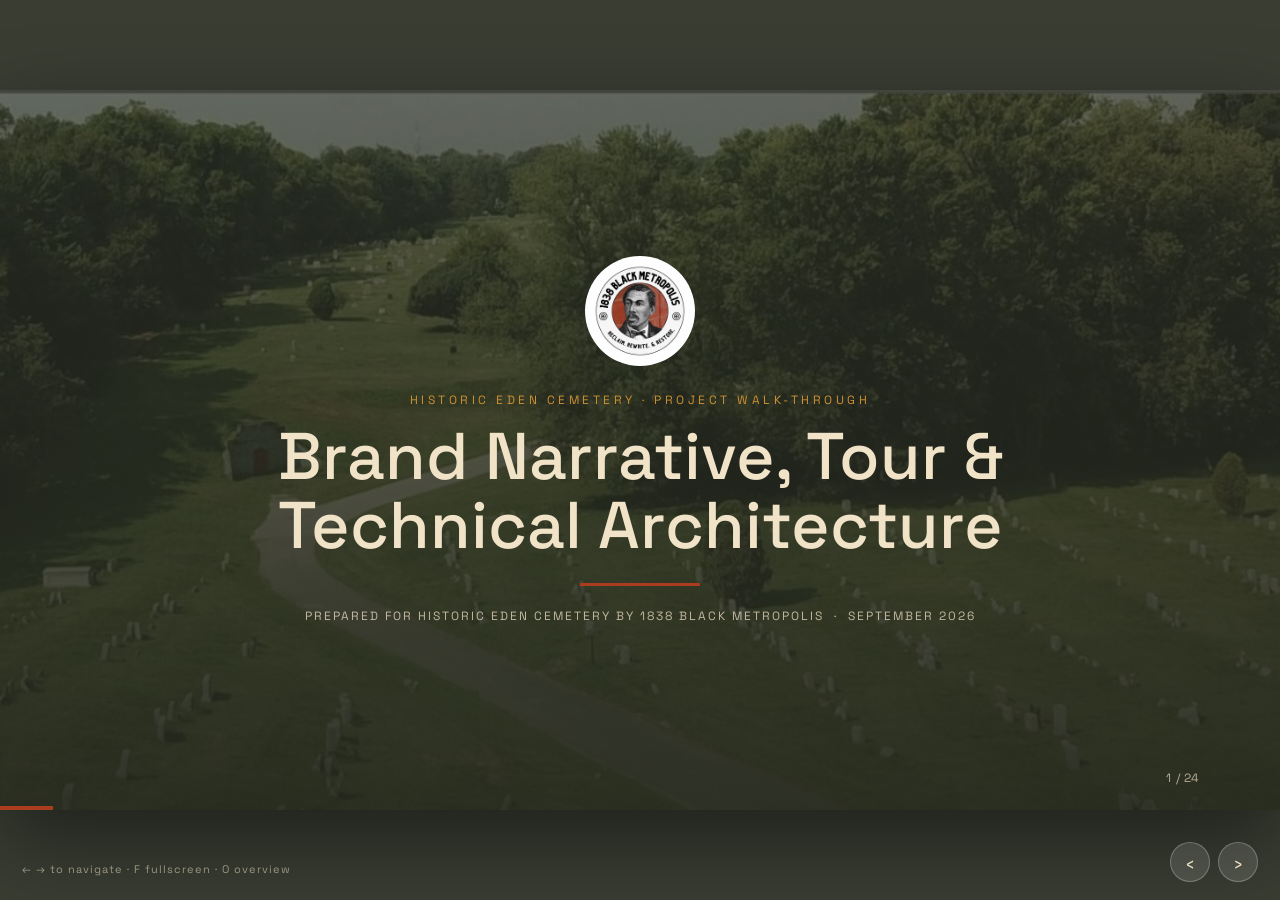
==== index.html @ 113dbc45 "Add files via upload" ====
<!DOCTYPE html>
<html lang="en">
<head>
<meta charset="utf-8">
<meta name="viewport" content="width=device-width, initial-scale=1">
<title>Historic Eden Cemetery — Walk-Through · 1838 Black Metropolis</title>
<link rel="preconnect" href="https://fonts.googleapis.com">
<link href="https://fonts.googleapis.com/css2?family=Space+Grotesk:wght@400;500;700&family=Lato:ital,wght@0,400;0,700;1,400&display=swap" rel="stylesheet">
<style>
:root{
  --charcoal:#393D32; --cream:#f1e3c8; --cream-soft:#eae8de; --rust:#aa3d1d; --olive:#979a63;
  --olive-gray:#505448; --gold:#ce9033; --lavender:#b1a5d3; --purple:#947ea8; --ink:#23271d;
  --paper:#f7f2e6; --line:#d8cfba; --box:#efe7d5;
  --head:'Space Grotesk','Lato',sans-serif; --body:'Glacial Indifference','Lato','Helvetica Neue',Arial,sans-serif;
}
*{box-sizing:border-box}
html,body{margin:0;height:100%;background:var(--charcoal);font-family:var(--body);color:var(--ink)}
body{overflow:hidden}
#stage{position:fixed;inset:0;display:flex;align-items:center;justify-content:center;overflow:hidden}
.photo img,.imgcard img,.logo,.portrait{max-width:none}
.deck{position:relative;width:1280px!important;min-width:1280px!important;max-width:none!important;height:720px!important;min-height:720px!important;max-height:none!important;flex:0 0 auto;transform-origin:center center;background:var(--paper);box-shadow:0 30px 80px rgba(0,0,0,.45);overflow:hidden}
.slide{position:absolute;inset:0;padding:60px 80px 70px;display:none;flex-direction:column;background:var(--paper)}
.slide.active{display:flex;animation:fade .35s ease}
@keyframes fade{from{opacity:0;transform:translateY(6px)}to{opacity:1;transform:none}}

/* chrome */
.chrome{position:absolute;left:80px;right:80px;bottom:24px;display:flex;justify-content:space-between;align-items:center;font-family:var(--head);font-size:12px;letter-spacing:.6px;color:#8a8560;pointer-events:none;z-index:5}
.chrome .sec{text-transform:uppercase;letter-spacing:2px;font-size:11px}
.slide.bg ~ .chrome, .onbg .chrome{color:rgba(241,227,200,.7)}
.progress{position:absolute;left:0;bottom:0;height:4px;background:var(--rust);transition:width .3s;z-index:5}
.nav{position:fixed;right:22px;bottom:18px;display:flex;gap:8px;z-index:9}
.nav button{background:rgba(255,255,255,.12);border:1px solid rgba(255,255,255,.25);color:var(--cream);width:40px;height:40px;border-radius:50%;font-size:18px;cursor:pointer;font-family:var(--head)}
.nav button:hover{background:rgba(255,255,255,.25)}
.hint{position:fixed;left:22px;bottom:24px;color:rgba(241,227,200,.55);font-family:var(--head);font-size:11px;letter-spacing:1px;z-index:9}

/* type */
.eyebrow{font-family:var(--head);font-size:12px;letter-spacing:3.5px;text-transform:uppercase;color:var(--rust);margin-bottom:14px}
h1{font-family:var(--head);font-weight:500;font-size:66px;line-height:1.04;color:var(--charcoal);margin:0 0 18px}
h2{font-family:var(--head);font-weight:500;font-size:44px;line-height:1.08;color:var(--charcoal);margin:0 0 12px}
h3{font-family:var(--head);font-weight:700;font-size:16px;color:var(--rust);margin:0 0 6px}
.sub{font-family:var(--head);font-style:italic;font-size:21px;color:var(--olive);margin:0 0 24px;line-height:1.35}
p{font-size:19px;line-height:1.5;margin:0 0 12px}
.lead{font-size:24px;color:var(--charcoal);line-height:1.4}
strong{color:var(--charcoal)} em{color:var(--olive-gray)}
ul{margin:0;padding-left:22px} li{margin-bottom:9px;font-size:18px;line-height:1.4} li::marker{color:var(--rust)}
.small{font-size:14px;color:var(--olive-gray)}
a{color:var(--rust);text-decoration:none}

/* layout */
.row{display:flex;gap:30px;flex:1;min-height:0}
.col{flex:1;min-width:0}
.grid2{display:grid;grid-template-columns:1fr 1fr;gap:22px;flex:1;min-height:0}
.grid3{display:grid;grid-template-columns:repeat(3,1fr);gap:22px;flex:1;min-height:0}
.grid4{display:grid;grid-template-columns:repeat(4,1fr);gap:18px;flex:1;min-height:0}
.grid5{display:grid;grid-template-columns:repeat(5,1fr);gap:16px;flex:1;min-height:0}
.center{align-items:center;justify-content:center;text-align:center}

/* components */
.callout{background:var(--box);border-left:5px solid var(--rust);padding:24px 30px}
.callout .label,.dark .label{display:block;font-family:var(--head);font-weight:700;font-size:12px;letter-spacing:2px;text-transform:uppercase;color:var(--rust);margin-bottom:8px}
.callout .big{font-family:var(--head);font-style:italic;font-size:27px;line-height:1.35;color:var(--charcoal);margin:0}
.dark{background:var(--charcoal);color:var(--cream);padding:24px 30px}
.dark .label{color:var(--gold)} .dark p{color:var(--cream)} .dark strong{color:#f0d9c7}
.card{background:#fff;border:1px solid var(--line);padding:22px 24px;display:flex;flex-direction:column}
.card h3{font-size:20px;color:var(--charcoal);font-weight:500;margin-bottom:6px}
.card .tag{font-family:var(--head);font-size:11px;letter-spacing:2px;text-transform:uppercase;color:var(--rust);margin-bottom:8px}
.card p,.card li{font-size:16px;line-height:1.45}
.card.tint{background:var(--box)}
.chips{display:flex;flex-wrap:wrap;gap:10px}
.chip{font-family:var(--head);font-size:16px;color:var(--charcoal);background:var(--cream-soft);border:1px solid var(--line);border-radius:8px;padding:9px 15px}
.chip.accent{background:var(--charcoal);color:var(--cream);border-color:var(--charcoal)}
.rule{width:120px;height:3px;background:var(--rust);margin:22px 0}
.logo{width:110px;height:110px;border-radius:50%}
.stat{font-family:var(--head);font-size:60px;color:var(--charcoal);line-height:1}
.stat small{display:block;font-family:var(--body);font-size:15px;color:var(--olive-gray);margin-top:6px}
.btn{display:inline-block;background:var(--rust);color:#fff;font-family:var(--head);font-weight:500;font-size:16px;padding:13px 22px;border-radius:4px}

/* photos */
.photo{overflow:hidden;background:#ddd;position:relative}
.photo img{width:100%;height:100%;object-fit:cover;display:block}
.photo .cap{position:absolute;left:0;right:0;bottom:0;padding:10px 14px;background:linear-gradient(transparent,rgba(35,39,29,.85));color:var(--cream);font-family:var(--head);font-size:12px;letter-spacing:.5px}
.frame{border:8px solid #fff;box-shadow:0 18px 40px rgba(0,0,0,.18)}
.imgcard{background:#fff;border:1px solid var(--line);display:flex;flex-direction:column;overflow:hidden}
.imgcard .photo{height:190px;flex:0 0 190px}
.imgcard .txt{padding:16px 18px 18px}
.imgcard .tag{font-family:var(--head);font-size:11px;letter-spacing:2px;text-transform:uppercase;color:var(--rust);margin-bottom:5px}
.imgcard h3{font-size:19px;color:var(--charcoal);font-weight:500;margin:0 0 4px;line-height:1.2}
.imgcard p{font-size:14.5px;line-height:1.4;margin:0;color:var(--olive-gray)}
.portrait{width:96px;height:96px;border-radius:50%;object-fit:cover;border:4px solid #fff;box-shadow:0 6px 18px rgba(0,0,0,.18);flex:0 0 96px}

/* full-bleed background slides */
.slide.bg{padding:0;color:var(--cream);background:var(--charcoal)}
.slide.bg .bgimg{position:absolute;inset:0;background-size:cover;background-position:center;opacity:.55}
.slide.bg .shade{position:absolute;inset:0;background:linear-gradient(180deg,rgba(35,39,29,.25) 0%,rgba(35,39,29,.85) 100%)}
.slide.bg .content{position:relative;z-index:2;padding:60px 80px 80px;display:flex;flex-direction:column;height:100%}
.slide.bg h1,.slide.bg h2{color:var(--cream)} .slide.bg .eyebrow{color:var(--gold)} .slide.bg .sub{color:var(--lavender)} .slide.bg p{color:var(--cream)}
.slide.bg .prepared{font-family:var(--head);font-size:12px;letter-spacing:2px;color:rgba(241,227,200,.75)}

/* timeline */
.timeline{display:flex;flex:1;min-height:0}
.tl{flex:1;padding:26px 28px;background:#fff;border:1px solid var(--line);display:flex;flex-direction:column;justify-content:center}
.tl+.tl{margin-left:-1px}
.tl .when{font-family:var(--head);font-size:12px;letter-spacing:2px;text-transform:uppercase;color:var(--gold);margin-bottom:8px}
.tl .what{font-family:var(--head);font-size:30px;color:var(--charcoal);margin-bottom:10px;line-height:1.1}
.tl p{font-size:17px;margin:0}
.tl.now{background:var(--charcoal)} .tl.now .what,.tl.now p{color:var(--cream)}

/* workstreams */
.ws{display:flex;border:1px solid var(--line);background:#fff}
.ws .k{flex:0 0 200px;background:var(--charcoal);color:var(--cream);font-family:var(--head);font-weight:700;font-size:13px;letter-spacing:2px;text-transform:uppercase;padding:22px;display:flex;align-items:center}
.ws .v{flex:1;padding:20px 26px;font-size:18px;line-height:1.4;display:flex;align-items:center;gap:22px}
.ws .v b{color:var(--charcoal);font-family:var(--head);font-weight:500;font-size:26px;flex:0 0 240px}
.ws.dim{opacity:.7}

/* 90-day flow */
.flow{display:flex;flex:1;min-height:0}
.phase{flex:1;background:#fff;border:1px solid var(--line);display:flex;flex-direction:column}
.phase .ph{background:var(--charcoal);color:var(--cream);padding:14px 18px}
.phase .ph .days{display:block;font-family:var(--head);font-size:11px;letter-spacing:2.5px;color:var(--gold);text-transform:uppercase}
.phase .ph .nm{display:block;font-family:var(--head);font-size:23px;margin-top:2px}
.phase .bd{padding:16px 18px;flex:1} .phase .bd li{font-size:15.5px;margin-bottom:8px}
.phase .out{border-top:2px solid var(--rust);margin:0 18px;padding:10px 0 14px;font-size:13.5px;line-height:1.4}
.phase .out b{display:block;font-family:var(--head);color:var(--rust);font-size:11px;letter-spacing:2px;text-transform:uppercase;margin-bottom:3px}
.arrow{flex:0 0 42px;display:flex;align-items:center;justify-content:center;font-size:30px;color:var(--rust)}
.strip{display:flex;border:1px solid var(--line);margin-top:14px}
.strip .k{flex:0 0 200px;padding:12px 18px;font-family:var(--head);font-weight:700;font-size:12px;letter-spacing:2px;text-transform:uppercase;background:var(--rust);color:#fff}
.strip .v{flex:1;padding:12px 18px;font-size:15px;line-height:1.4;background:#f6e3dc}

/* pathway */
.path{display:flex;gap:14px;flex:1;min-height:0}
.stepc{flex:1;background:#fff;border:1px solid var(--line);display:flex;flex-direction:column}
.stepc .top{padding:16px 18px 10px;display:flex;align-items:center;gap:12px}
.circ{width:40px;height:40px;border-radius:50%;background:var(--charcoal);color:var(--cream);display:flex;align-items:center;justify-content:center;font-family:var(--head);font-weight:700;font-size:18px;flex:0 0 40px}
.stepc .tag{font-family:var(--head);font-size:11px;letter-spacing:2px;text-transform:uppercase;color:var(--rust)}
.stepc .ttl{font-family:var(--head);font-size:19px;color:var(--charcoal);line-height:1.2}
.stepc .body{padding:0 18px 12px;font-size:14.5px;line-height:1.45;flex:1}
.stepc .side{background:var(--box);border-top:1px solid var(--line);padding:12px 18px 14px}
.stepc .side b{display:block;font-family:var(--head);font-size:11px;letter-spacing:2px;text-transform:uppercase;color:var(--rust);margin-bottom:4px}
.stepc .side li{font-size:13.5px;margin-bottom:3px}
.decide{flex:0 0 190px;display:flex;flex-direction:column;gap:10px;justify-content:center}
.dia{width:34px;height:34px;background:var(--gold);transform:rotate(45deg);margin:6px auto 14px}
.decide .q{background:var(--charcoal);color:var(--cream);padding:14px 16px;font-family:var(--head);font-size:15px;text-align:center}
.decide .q small{display:block;color:var(--gold);font-size:10px;letter-spacing:2px;text-transform:uppercase;margin-bottom:4px}
.decide .yes,.decide .no{padding:10px 12px;font-size:12.5px;line-height:1.35}
.decide .yes{background:#eef0df;border-left:4px solid var(--olive)} .decide .no{background:#f6e3dc;border-left:4px solid var(--rust)}
.decide b{display:block;font-family:var(--head);font-size:10px;letter-spacing:1.5px;text-transform:uppercase;margin-bottom:2px}
.decide .yes b{color:var(--olive)} .decide .no b{color:var(--rust)}

/* browser frame */
.shot{border:1px solid var(--line);background:#fff;box-shadow:0 18px 40px rgba(0,0,0,.18);overflow:hidden;display:flex;flex-direction:column}
.shot .bar{height:30px;background:#e9e3d5;display:flex;align-items:center;gap:6px;padding:0 12px;font-family:var(--head);font-size:11px;color:#7a7561}
.shot .bar i{width:10px;height:10px;border-radius:50%;background:#cfc7b2;display:inline-block}
.shot .photo{flex:1}

/* theme placeholders */
.theme{border:2px dashed var(--lavender);background:rgba(255,255,255,.92);padding:18px 20px}
.theme .n{font-family:var(--head);font-weight:700;color:var(--purple);font-size:12px;letter-spacing:2px;text-transform:uppercase;margin-bottom:8px}
.theme .t{font-family:var(--head);font-size:21px;color:var(--charcoal)}

@page{size:1280px 720px;margin:0}
@media print{html,body{overflow:visible;background:#fff;height:auto}#stage{position:static;display:block}.deck{transform:none!important;box-shadow:none;height:auto!important;min-height:0!important;overflow:visible}.slide{display:flex!important;position:relative;inset:auto;width:1280px;height:720px;page-break-after:always;break-after:page}.slide.bg .content{height:720px}.chrome,.progress,.nav,.hint{display:none}}
body.overview{overflow:auto}
body.overview #stage{position:static;display:block;padding:30px}
body.overview .deck{transform:none!important;width:auto;height:auto;background:none;box-shadow:none;display:grid;grid-template-columns:repeat(3,1fr);gap:22px;overflow:visible}
body.overview .slide{display:flex!important;position:relative;inset:auto;width:100%;aspect-ratio:16/9;height:auto;zoom:.32;cursor:pointer;outline:2px solid rgba(255,255,255,.08)}
body.overview .slide.active{outline:4px solid var(--gold)}
body.overview .chrome,body.overview .progress{display:none}
</style>
</head>
<body>
<div id="stage"><div class="deck" id="deck">

<!-- 1 TITLE -->
<section class="slide bg" data-sec="">
  <div class="bgimg" style="background-image:url(assets/hero-aerial.jpg)"></div><div class="shade"></div>
  <div class="content center">
    <img class="logo" src="assets/logo.jpg" alt="1838 Black Metropolis">
    <div class="eyebrow" style="margin-top:26px">Historic Eden Cemetery · Project Walk-Through</div>
    <h1>Brand Narrative, Tour &amp;<br>Technical Architecture</h1>
    <div class="rule" style="margin:6px auto 22px"></div>
    <div class="prepared">PREPARED FOR HISTORIC EDEN CEMETERY BY 1838 BLACK METROPOLIS &nbsp;·&nbsp; SEPTEMBER 2026</div>
  </div>
</section>

<!-- 2 ROAD AHEAD -->
<section class="slide" data-sec="Overview">
  <div class="eyebrow">Today and the road ahead</div>
  <h2>Walk through it now. Live with it in October. Finalize by year-end.</h2>
  <p class="sub">Nothing is locked — this is a draft for you to react to.</p>
  <div class="timeline">
    <div class="tl now"><div class="when">Late September</div><div class="what">Walk-through &amp; handover</div><p>The document, the website, the plans.</p></div>
    <div class="tl"><div class="when">October</div><div class="what">Your feedback</div><p>Read it. Click through it. Share it with your board.</p></div>
    <div class="tl"><div class="when">November – December</div><div class="what">Finalize</div><p>Your changes folded in. Tour StoryMap complete.</p></div>
  </div>
</section>

<!-- 3 DIVIDER S1 -->
<section class="slide bg" data-sec="">
  <div class="bgimg" style="background-image:url(assets/lebanon-chapel.jpg);opacity:.5"></div><div class="shade"></div>
  <div class="content" style="justify-content:center">
    <div class="eyebrow">Section 1</div>
    <h1>Brand Narrative &amp;<br>Awareness Strategy</h1>
    <div class="rule"></div>
    <p class="sub">The core story of a Black institution built to preserve dignity, memory, and permanence.</p>
    <p class="small" style="color:rgba(241,227,200,.6);margin-top:auto">Chapel of the Lebanon Cemetery · Historical Society of Pennsylvania</p>
  </div>
</section>

<!-- 4 CORE POSITIONING -->
<section class="slide" data-sec="Section 1 · Core Positioning">
  <div class="eyebrow">Core positioning</div>
  <h2>Not simply a burial ground.</h2>
  <div class="row" style="margin-top:6px">
    <div class="col photo frame" style="flex:1.1"><img src="assets/eden-sign.jpg" alt="Historic Eden Cemetery sign"><div class="cap">The gate at Springfield Road · Est. 1902</div></div>
    <div class="col" style="display:flex;flex-direction:column;justify-content:space-between">
      <div class="callout"><span class="label">North Star</span><p class="big" style="font-size:22px">A place created so that dignity would not end at death — where the lives of Black Philadelphia remain visible, protected, and connected to future generations.</p></div>
      <div style="display:flex;gap:26px;margin-top:20px">
        <div class="stat">1902<small>Founded — for you, by you</small></div>
        <div class="stat">93,000<small>Lives · 17,000 lots</small></div>
        <div class="stat">53<small>Acres of sacred ground</small></div>
      </div>
    </div>
  </div>
</section>

<!-- 5 PROMISE + IDEA -->
<section class="slide" data-sec="Section 1 · Core Positioning">
  <div class="eyebrow">Brand promise &amp; primary brand idea</div>
  <h2>What Eden protects.</h2>
  <div class="row" style="margin-top:6px">
    <div class="col photo frame" style="flex:.9"><img src="assets/marian-anderson-grave.jpg" alt="Anderson–DePreist headstone at Eden"><div class="cap">The Anderson–DePreist family stone</div></div>
    <div class="col" style="flex:1.3;display:flex;flex-direction:column;gap:20px;justify-content:center">
      <div class="card" style="flex:0"><div class="tag">Brand promise</div><p class="lead" style="margin:0">Eden protects more than graves. It protects the <strong>dignity, evidence, memory, and continuity of Black life.</strong></p></div>
      <div class="dark" style="flex:0"><span class="label">Primary brand idea</span><p style="font-family:var(--head);font-size:30px;line-height:1.25;margin:0">From displacement to dignity.<br>From burial to memory.<br><strong style="color:var(--gold)">From the ancestors to us.</strong></p></div>
    </div>
  </div>
</section>

<!-- 6 VOICE -->
<section class="slide" data-sec="Section 1 · Voice">
  <div class="eyebrow">How Eden should sound</div>
  <h2>Reverence. Agency. Intimacy. Consequence.</h2>
  <p class="sub">Never morbidity, nostalgia, or generic heritage tourism.</p>
  <div class="row">
    <div class="col photo frame" style="flex:.85"><img src="assets/bascom-family.jpg" alt="The Bascom family"><div class="cap">The Bascom family</div></div>
    <div class="col" style="flex:1.3;display:flex;flex-direction:column;justify-content:center">
      <div class="chips" style="margin-bottom:22px">
        <span class="chip">Sacred, not solemn-only</span><span class="chip">Historically grounded</span><span class="chip">Black-centered &amp; self-determined</span><span class="chip">Accessible, not flattened</span><span class="chip">Present-tense</span>
      </div>
      <h3>Headline copy</h3>
      <div class="chips">
        <span class="chip accent">Eden held them. Eden holds us still.</span>
        <span class="chip accent">That's ours.</span>
        <span class="chip accent">93,000 lives. One sacred Black archive.</span>
        <span class="chip accent">Black history will not be buried twice.</span>
      </div>
    </div>
  </div>
</section>

<!-- 7 PILLARS -->
<section class="slide" data-sec="Section 1 · Narrative Pillars">
  <div class="eyebrow">Narrative pillars</div>
  <h2>Five ways into one story.</h2>
  <div class="grid5" style="margin-top:10px">
    <div class="imgcard"><div class="photo"><img src="assets/celestine-cromwell-grave.jpg" alt=""></div><div class="txt"><div class="tag">01</div><h3>Dignity as Resistance</h3><p>Black-controlled burial space is an act of agency.</p></div></div>
    <div class="imgcard"><div class="photo"><img src="assets/lebanon-chapel.jpg" alt=""></div><div class="txt"><div class="tag">02</div><h3>The Collection Cemetery</h3><p>It gathered what the city displaced.</p></div></div>
    <div class="imgcard"><div class="photo"><img src="assets/bascom-family.jpg" alt=""></div><div class="txt"><div class="tag">03</div><h3>Black Philadelphia in Full</h3><p>The famous and the familiar.</p></div></div>
    <div class="imgcard"><div class="photo"><img src="assets/venning-family.jpg" alt=""></div><div class="txt"><div class="tag">04</div><h3>Memory Across Generations</h3><p>Where descendants find evidence of themselves.</p></div></div>
    <div class="imgcard"><div class="photo"><img src="assets/hero-aerial.jpg" alt=""></div><div class="txt"><div class="tag">05</div><h3>A Living Future</h3><p>Preservation is not backward-looking.</p></div></div>
  </div>
</section>

<!-- 8 ELEVATOR PITCHES -->
<section class="slide" data-sec="Section 1 · Elevator Pitches">
  <div class="eyebrow">Elevator pitches · three of ten</div>
  <h2>Say it in thirty seconds.</h2>
  <div class="grid3" style="margin-top:10px">
    <div class="card"><div style="display:flex;gap:16px;align-items:center;margin-bottom:14px"><img class="portrait" src="assets/founder-portrait.jpg" alt=""><div class="tag" style="margin:0">The F.U.B.U. pitch</div></div><p>In 1902, Black Philadelphians did something radical: they built their own. For You. By You. Ninety-three thousand souls on Black-owned, Black-controlled sacred ground. <em>That's ours.</em> It still is.</p></div>
    <div class="card tint"><div style="display:flex;gap:16px;align-items:center;margin-bottom:14px"><img class="portrait" src="assets/octavius-catto.jpg" alt=""><div class="tag" style="margin:0">The reinterment pitch</div></div><p>Lebanon. Olive. The great Black burial grounds were forced to close. Only theirs. <em>Even in death, the mistreatment continued.</em> But Eden held them. Eden holds them still.</p></div>
    <div class="card"><div style="display:flex;gap:16px;align-items:center;margin-bottom:14px"><img class="portrait" src="assets/marian-anderson.jpg" alt=""><div class="tag" style="margin:0">The time-travel pitch</div></div><p>Sit in the same space as Marian Anderson, Frances Harper, and William Still. <em>Time travel — the past in the present.</em> Come sit with your ancestors. Eden won't let you forget.</p></div>
  </div>
</section>

<!-- 9 AUDIENCES -->
<section class="slide" data-sec="Section 1 · Audience Messaging">
  <div class="eyebrow">Audience messaging</div>
  <h2>One story, different doorways.</h2>
  <p class="sub">The story stays the same; the reason to care changes.</p>
  <div class="grid4">
    <div class="card"><div class="tag">Black Philadelphians</div><h3>Find your people. Claim what's yours.</h3><p class="small" style="margin-top:auto">Visit · Bring family · Research · Support</p></div>
    <div class="card tint"><div class="tag">National audiences</div><h3>American history through Black lives.</h3><p class="small" style="margin-top:auto">Visit · Add Eden to heritage itineraries</p></div>
    <div class="card"><div class="tag">Funders &amp; sponsors</div><h3>Protect 93,000 records and a rare landscape.</h3><p class="small" style="margin-top:auto">Fund preservation · digitization · education · access</p></div>
    <div class="card tint"><div class="tag">Media</div><h3>Permanence in response to dispossession.</h3><p class="small" style="margin-top:auto">Cover Eden as a living institution</p></div>
  </div>
</section>

<!-- 10 WORKSTREAMS -->
<section class="slide" data-sec="Section 1 · Strategic Sequencing">
  <div class="eyebrow">Strategic sequencing</div>
  <h2>Three workstreams, in order.</h2>
  <p class="sub">Build awareness first — Facebook is the one live channel.</p>
  <div style="display:flex;flex-direction:column;gap:16px;flex:1;justify-content:center">
    <div class="ws"><div class="k">Workstream 1</div><div class="v"><b>Awareness</b>Website · sponsorship · community partnerships</div></div>
    <div class="ws"><div class="k">Workstream 2</div><div class="v"><b>Sustainability</b>Sponsorship and financial sustainability</div></div>
    <div class="ws"><div class="k">Workstream 3</div><div class="v"><b>Social media</b>Facebook now, one official page · other platforms only when Eden can sustain them</div></div>
  </div>
</section>

<!-- 11 WS1 -->
<section class="slide" data-sec="Section 1 · Workstream 1">
  <div class="eyebrow">Workstream 1 · Awareness</div>
  <h2>Restore Eden to the cultural map.</h2>
  <div class="row" style="margin-top:8px">
    <div class="col photo frame" style="flex:.9"><img src="assets/catto-grave.jpg" alt="Octavius Catto monument"><div class="cap">Octavius V. Catto · Lebanon Section, Lot 124</div></div>
    <div class="col" style="flex:1.2;display:flex;flex-direction:column;gap:18px;justify-content:center">
      <div class="card" style="flex:0"><div class="tag">1 · Website</div><h3>Make Eden's significance immediately legible</h3><p>Understand the story in seconds. Know what to do next.</p></div>
      <div class="card tint" style="flex:0"><div class="tag">2 · Community partnerships</div><h3>A place to visit, learn, gather</h3><p>Churches · Divine Nine · schools · HBCU alumni · genealogists · cultural institutions</p></div>
    </div>
  </div>
</section>

<!-- 12 WS2 -->
<section class="slide" data-sec="Section 1 · Workstream 2">
  <div class="eyebrow">Workstream 2 · Sponsorship &amp; financial sustainability</div>
  <h2>Preservation without resources is vulnerability.</h2>
  <div class="row" style="margin-top:8px">
    <div class="col" style="flex:1.2;display:flex;flex-direction:column;justify-content:center;gap:18px">
      <div class="callout"><span class="label">Core sponsorship message</span><p class="big" style="font-size:23px">Preserving Eden means preserving evidence: names, families, institutions, stories, monuments, records — and the ground itself.</p></div>
      <p style="font-size:17px;margin:0"><strong>Who to approach:</strong> Philadelphia-region corporations · foundations for Black history and archives · institutions whose own histories intersect with people buried at Eden.</p>
    </div>
    <div class="col photo frame" style="flex:.9"><img src="assets/archive-ledgers.jpg" alt="Eden's interment ledgers"><div class="cap">Section books and interment ledgers · Eden Cemetery archive</div></div>
  </div>
</section>

<!-- 13 WS3 -->
<section class="slide" data-sec="Section 1 · Workstream 3">
  <div class="eyebrow">Workstream 3 · Social media</div>
  <h2>Facebook now. The rest when Eden can sustain it.</h2>
  <div class="row" style="margin-top:8px">
    <div class="col" style="display:flex;flex-direction:column;justify-content:center">
      <ul style="font-size:20px"><li><strong>One official Eden page</strong> — consolidate the five scattered pages</li><li><strong>Post every program and partner event there</strong> — Eden looks active because it is</li><li><strong>Instagram by cross-posting</strong> — a setting, not a second job</li><li><strong>One volunteer, one job</strong></li><li><strong>Events feed the website</strong> — no website edits</li></ul>
    </div>
    <div class="col" style="display:flex;flex-direction:column;justify-content:center">
      <div class="dark"><span class="label">The gate to open other platforms</span><p style="font-size:19px">Capacity · a content pipeline · governance · someone who answers within a day.</p></div>
    </div>
  </div>
</section>

<!-- 14 PLATFORMS -->
<section class="slide" data-sec="Section 1 · Sponsorship Platforms">
  <div class="eyebrow">Priority sponsorship platforms</div>
  <h2>Four types of partners.</h2>
  <p class="sub">Match every prospect to one — never a generic ask.</p>
  <div class="grid4">
    <div class="imgcard" style="border-top:5px solid var(--rust)"><div class="photo" style="height:170px;flex-basis:170px"><img src="assets/memorial-monuments.jpg" alt=""></div><div class="txt"><h3>Preservation Partner</h3><p>Monuments · landscape · archives · historic sections</p></div></div>
    <div class="imgcard" style="border-top:5px solid var(--gold)"><div class="photo" style="height:170px;flex-basis:170px"><img src="assets/section-reference.jpg" alt=""></div><div class="txt"><h3>Digital Memory Partner</h3><p>Digitization · mapping · searchable family history</p></div></div>
    <div class="imgcard" style="border-top:5px solid var(--olive)"><div class="photo" style="height:170px;flex-basis:170px"><img src="assets/william-still-portrait.jpg" alt=""></div><div class="txt"><h3>Education Partner</h3><p>School visits · tours · public-history programs</p></div></div>
    <div class="imgcard" style="border-top:5px solid var(--purple)"><div class="photo" style="height:170px;flex-basis:170px"><img src="assets/venning-family.jpg" alt=""></div><div class="txt"><h3>Community Legacy Partner</h3><p>Community days · genealogy · remembrance</p></div></div>
  </div>
</section>

<!-- 15 90-DAY PLAN -->
<section class="slide" data-sec="Section 1 · Appendix B">
  <div class="eyebrow">Appendix B · 90-day action plan</div>
  <h2>One story. One set of tools. Matched asks.</h2>
  <div class="flow" style="margin-top:10px">
    <div class="phase"><div class="ph"><span class="days">Days 1–30</span><span class="nm">Lock the Story</span></div>
      <div class="bd"><ul><li><strong>Finalize the brand narrative</strong> and "Why Eden Matters" language.</li><li><strong>Create the sponsorship one-sheet / deck</strong> with 4–5 fundable platforms.</li></ul></div>
      <div class="out"><b>Ready by day 30</b>Approved narrative · "Why Eden Matters" copy · Sponsorship one-sheet</div></div>
    <div class="arrow">→</div>
    <div class="phase"><div class="ph"><span class="days">Days 31–60</span><span class="nm">Build the Pathways</span></div>
      <div class="bd"><ul><li><strong>Revise the homepage and support pathways</strong> to convert awareness into donations, inquiries, bookings, partnerships.</li><li><strong>Identify 20–30 priority prospects</strong> and match each to a platform.</li></ul></div>
      <div class="out"><b>Ready by day 60</b>Homepage live with core positioning · Prospect list matched to platforms</div></div>
    <div class="arrow">→</div>
    <div class="phase"><div class="ph"><span class="days">Days 61–90</span><span class="nm">Make the Asks</span></div>
      <div class="bd"><ul><li><strong>Begin outreach</strong> to matched prospects, leading with the platform that fits each.</li><li><strong>Open the first partnership conversations</strong> using the small-step pathway.</li></ul></div>
      <div class="out"><b>Ready by day 90</b>First sponsorship conversations underway · First partnership pilots scoped</div></div>
  </div>
  <div class="strip"><div class="k">Guardrail · all 90 days</div><div class="v"><strong>Facebook, yes — everything else, later.</strong> One official page; post every program and partner event there. Defer broader social expansion until Eden can sustain it.</div></div>
</section>

<!-- 16 PARTNERSHIP PATHWAY -->
<section class="slide" data-sec="Section 1 · Appendix C">
  <div class="eyebrow">Appendix C · Partnership pathway</div>
  <h2>Test small. Learn fast. Grow what proves itself.</h2>
  <div class="path" style="margin-top:10px">
    <div class="stepc"><div class="top"><div class="circ">1</div><div><div class="tag">Reach out</div><div class="ttl">Open the door</div></div></div>
      <div class="body">Connect with a partner whose mission already touches Eden. Lead with the story, not the ask.</div>
      <div class="side"><b>Eden's move</b><ul><li>One warm introduction</li><li>Share "Why Eden Matters"</li><li>Ask for a conversation, not a commitment</li></ul></div></div>
    <div class="stepc"><div class="top"><div class="circ">2</div><div><div class="tag">Start small</div><div class="ttl">One easy thing together</div></div></div>
      <div class="body">A single, low-lift joint action with a clear date and end — a tour for their members, a family-history afternoon, a "That's ours" visit.</div>
      <div class="side"><b>Eden's move</b><ul><li>Offer two or three options</li><li>One event, one date</li><li>Agree who does what</li></ul></div></div>
    <div class="stepc"><div class="top"><div class="circ">3</div><div><div class="tag">Build the relationship</div><div class="ttl">Trust while you work</div></div></div>
      <div class="body">The joint action <em>is</em> the relationship-building. Co-plan, show up, and notice how it feels.</div>
      <div class="side"><b>Eden's move</b><ul><li>Co-plan, don't just host</li><li>Thank them publicly</li><li>Hold a short, honest debrief</li></ul></div></div>
    <div class="decide"><div class="dia"></div><div class="q"><small>Decision point</small>Worth continuing?</div>
      <div class="yes"><b>Yes — go deeper</b>Shared values, follow-through, their people showed up.</div>
      <div class="no"><b>Not yet — part warmly</b>Keep the door open; move to the next partner.</div></div>
    <div class="stepc"><div class="top"><div class="circ">4</div><div><div class="tag">Deepen</div><div class="ttl">Sustainable work together</div></div></div>
      <div class="body">Turn one-time into repeatable: an annual program, an ambassador role, or a sponsorship match to one of the four platforms.</div>
      <div class="side"><b>Eden's move</b><ul><li>Propose a recurring rhythm</li><li>Invite them to be an ambassador</li><li>Match them to a platform</li></ul></div></div>
  </div>
</section>

<!-- 17 DIVIDER S2 -->
<section class="slide bg" data-sec="">
  <div class="bgimg" style="background-image:url(assets/section-reference.jpg);opacity:.6"></div><div class="shade"></div>
  <div class="content" style="justify-content:center">
    <div class="eyebrow">Section 2</div>
    <h1>Tour</h1>
    <div class="rule"></div>
    <p class="sub">Bringing the brand narrative onto the grounds — an ArcGIS StoryMap organized by theme.</p>
  </div>
</section>

<!-- 18 TOUR -->
<section class="slide" data-sec="Section 2 · Tour">
  <div class="eyebrow">Eden walking tour · key themes</div>
  <h2>Themes that guide the walk.</h2>
  <div class="row" style="margin-top:6px">
    <div class="col photo frame" style="flex:1"><img src="assets/plan-base.png" alt="Eden section plan" style="object-fit:contain;background:#f5efe3"><div class="cap">Eden's sections · the ground the tour walks</div></div>
    <div class="col" style="flex:1;display:flex;flex-direction:column;gap:12px;justify-content:center">
      <div class="theme"><div class="n">Theme 1</div><div class="t">[Theme title]</div></div>
      <div class="theme"><div class="n">Theme 2</div><div class="t">[Theme title]</div></div>
      <div class="theme"><div class="n">Theme 3</div><div class="t">[Theme title]</div></div>
      <div class="theme"><div class="n">Theme 4</div><div class="t">[Theme title]</div></div>
      <div class="dark" style="padding:14px 20px;display:flex;align-items:center;justify-content:space-between;gap:16px"><span style="font-family:var(--head);font-size:17px">Live demo · ArcGIS StoryMap</span><span class="btn" style="background:var(--gold);color:var(--ink)">Open →</span></div>
    </div>
  </div>
</section>

<!-- 19 DIVIDER S3 -->
<section class="slide bg" data-sec="">
  <div class="bgimg" style="background-image:url(assets/archive-ledgers.jpg);opacity:.5"></div><div class="shade"></div>
  <div class="content" style="justify-content:center">
    <div class="eyebrow">Section 3</div>
    <h1>Technical<br>Architecture</h1>
    <div class="rule"></div>
    <p class="sub">What has been delivered — and how Eden keeps it running with almost no cost and no dedicated technical staff.</p>
  </div>
</section>

<!-- 20 DELIVERABLES -->
<section class="slide" data-sec="Section 3 · Summary of Work">
  <div class="eyebrow">Summary of work · the data</div>
  <h2>From scanned pages to a searchable record.</h2>
  <div class="row" style="margin-top:6px">
    <div class="col photo frame" style="flex:.8"><img src="assets/archive-ledgers.jpg" alt="Eden's ledgers"><div class="cap">The source · Eden's section books and ledgers</div></div>
    <div class="col" style="flex:1.3;display:grid;grid-template-columns:1fr 1fr;gap:14px;align-content:center">
      <div class="card"><div class="tag">.xlsx</div><h3>Original Database from Scanned Word Documents</h3><p class="small">Every entry as written, with its source page</p></div>
      <div class="card tint"><div class="tag">.xlsx</div><h3>Cleaned Database from Scanned Word Documents</h3><p class="small">Standardized names, sections, lots, dates</p></div>
      <div class="card tint"><div class="tag">Google Sheet</div><h3>Cleaned Notables Database for Website</h3><p class="small">Edit this to update the directory</p></div>
      <div class="card"><div class="tag">Google Sheet</div><h3>Cleaned Full Lot Index with Coordinates</h3><p class="small">~17,000 lots, each with coordinates</p></div>
    </div>
  </div>
</section>

<!-- 21 WEBSITE -->
<section class="slide" data-sec="Section 3 · The Website">
  <div class="eyebrow">Summary of work · the website</div>
  <h2>Come sit with your ancestors.</h2>
  <div class="row" style="margin-top:6px">
    <div class="col shot" style="flex:1.4"><div class="bar"><i></i><i></i><i></i>&nbsp; 1838blackmetropolis.github.io/Eden-Cemetary</div><div class="photo"><img src="assets/hero-aerial.jpg" alt="Eden Cemetery website"></div></div>
    <div class="col" style="display:flex;flex-direction:column;justify-content:center">
      <div class="chips" style="margin-bottom:26px"><span class="chip">Home</span><span class="chip">History</span><span class="chip">Notable Residents</span><span class="chip">For Kids</span><span class="chip">Map &amp; Tours</span><span class="chip">Find a Lot</span><span class="chip">Friends of Eden</span><span class="chip">Contact</span></div>
      <a class="btn" href="https://1838blackmetropolis.github.io/Eden-Cemetary/" target="_blank" rel="noopener" style="align-self:flex-start">Open the live site →</a>
    </div>
  </div>
</section>

<!-- 22 TECHNICAL RECOMMENDATIONS -->
<section class="slide" data-sec="Section 3 · Recommendations">
  <div class="eyebrow">Technical architecture</div>
  <h2>Technical Recommendations</h2>
  <p class="sub">A powerful website that is low cost and low maintenance — and social interaction on existing free tools.</p>
  <div class="grid3" style="flex:0 0 auto">
    <div class="card"><div class="tag">The website</div><h3>Self-contained. Eden owns it.</h3><p>No CMS, no subscription. Get off Squarespace.</p></div>
    <div class="card tint"><div class="tag">Facebook + Instagram</div><h3>The living room. One official page.</h3><p>Programs, events, and partner news live there — and feed the website.</p></div>
    <div class="card"><div class="tag">People</div><h3>One volunteer · 50 hours · Penn Praxis</h3><p>Social volunteer now. 1838 this year. Students next year.</p></div>
  </div>
  <div class="dark" style="margin-top:18px;display:flex;gap:30px;align-items:center;padding:18px 28px">
    <div style="flex:1"><span class="label">What this costs Eden</span><p style="margin:0;font-size:18px">The hosting fee Eden likely already pays.</p></div>
    <div class="stat" style="color:var(--gold);font-size:44px">~$0<small style="color:var(--lavender)">new recurring cost</small></div>
  </div>
</section>

<!-- 23 NEXT STEPS -->
<section class="slide" data-sec="Next Steps">
  <div class="eyebrow">Next steps</div>
  <h2>October is yours.</h2>
  <div class="grid3" style="margin-top:10px">
    <div class="card"><div class="tag">You receive today</div><ul><li>The full document (PDF + Word)</li><li>The live website</li><li>The data folder</li></ul></div>
    <div class="card tint"><div class="tag">Tell us</div><ul><li>Does it sound like Eden?</li><li>What's missing or wrong?</li><li>Which partners first?</li></ul></div>
    <div class="card"><div class="tag">November – December</div><ul><li>Your feedback folded in</li><li>Tour StoryMap complete</li><li>Final handover</li></ul></div>
  </div>
</section>

<!-- 24 CLOSE -->
<section class="slide bg" data-sec="">
  <div class="bgimg" style="background-image:url(assets/william-still-portrait.jpg);background-position:center 20%;opacity:.45"></div><div class="shade"></div>
  <div class="content center">
    <img class="logo" src="assets/logo.jpg" alt="1838 Black Metropolis" style="margin-bottom:22px">
    <h1 style="font-size:62px">Eden held them.<br>Eden holds us still.</h1>
    <div class="rule" style="margin:14px auto 22px"></div>
    <p class="sub">Thank you. — 1838 Black Metropolis · Reclaim. Rewrite. &amp; Restore.</p>
  </div>
</section>

  <div class="chrome"><span class="sec" id="secLabel"></span><span id="counter"></span></div>
  <div class="progress" id="progress"></div>
</div></div>

<div class="hint">← → to navigate · F fullscreen · O overview</div>
<div class="nav"><button id="prev" title="Previous">‹</button><button id="next" title="Next">›</button></div>

<script>
(function(){
  const slides=[...document.querySelectorAll('.slide')], deck=document.getElementById('deck');
  const counter=document.getElementById('counter'), secLabel=document.getElementById('secLabel'), progress=document.getElementById('progress');
  let i=Math.max(0,Math.min(slides.length-1,(parseInt(location.hash.slice(1))||1)-1));
  function show(n){
    i=(n+slides.length)%slides.length;
    slides.forEach((s,k)=>s.classList.toggle('active',k===i));
    counter.textContent=(i+1)+' / '+slides.length;
    secLabel.textContent=slides[i].dataset.sec||'';
    progress.style.width=((i+1)/slides.length*100)+'%';
    deck.classList.toggle('onbg',slides[i].classList.contains('bg'));
    history.replaceState(null,'','#'+(i+1));
  }
  function fit(){ deck.style.transform='scale('+Math.min(window.innerWidth/1280,window.innerHeight/720)+')'; }
  document.getElementById('next').onclick=()=>show(i+1);
  document.getElementById('prev').onclick=()=>show(i-1);
  document.addEventListener('keydown',e=>{
    if(['ArrowRight','PageDown',' '].includes(e.key)){e.preventDefault();show(i+1);}
    else if(['ArrowLeft','PageUp'].includes(e.key)){e.preventDefault();show(i-1);}
    else if(e.key==='Home'){show(0);} else if(e.key==='End'){show(slides.length-1);}
    else if(e.key.toLowerCase()==='f'){document.fullscreenElement?document.exitFullscreen():document.documentElement.requestFullscreen();}
    else if(e.key.toLowerCase()==='o'){document.body.classList.toggle('overview');}
  });
  deck.addEventListener('click',e=>{ if(e.target.closest('a')) return; if(document.body.classList.contains('overview')){const s=e.target.closest('.slide'); if(s){document.body.classList.remove('overview'); show(slides.indexOf(s));} return;} const r=deck.getBoundingClientRect(); (e.clientX-r.left)/r.width>0.5?show(i+1):show(i-1); });
  window.addEventListener('resize',fit); window.addEventListener('hashchange',()=>show((parseInt(location.hash.slice(1))||1)-1));
  fit(); show(i);
})();
</script>
</body>
</html>
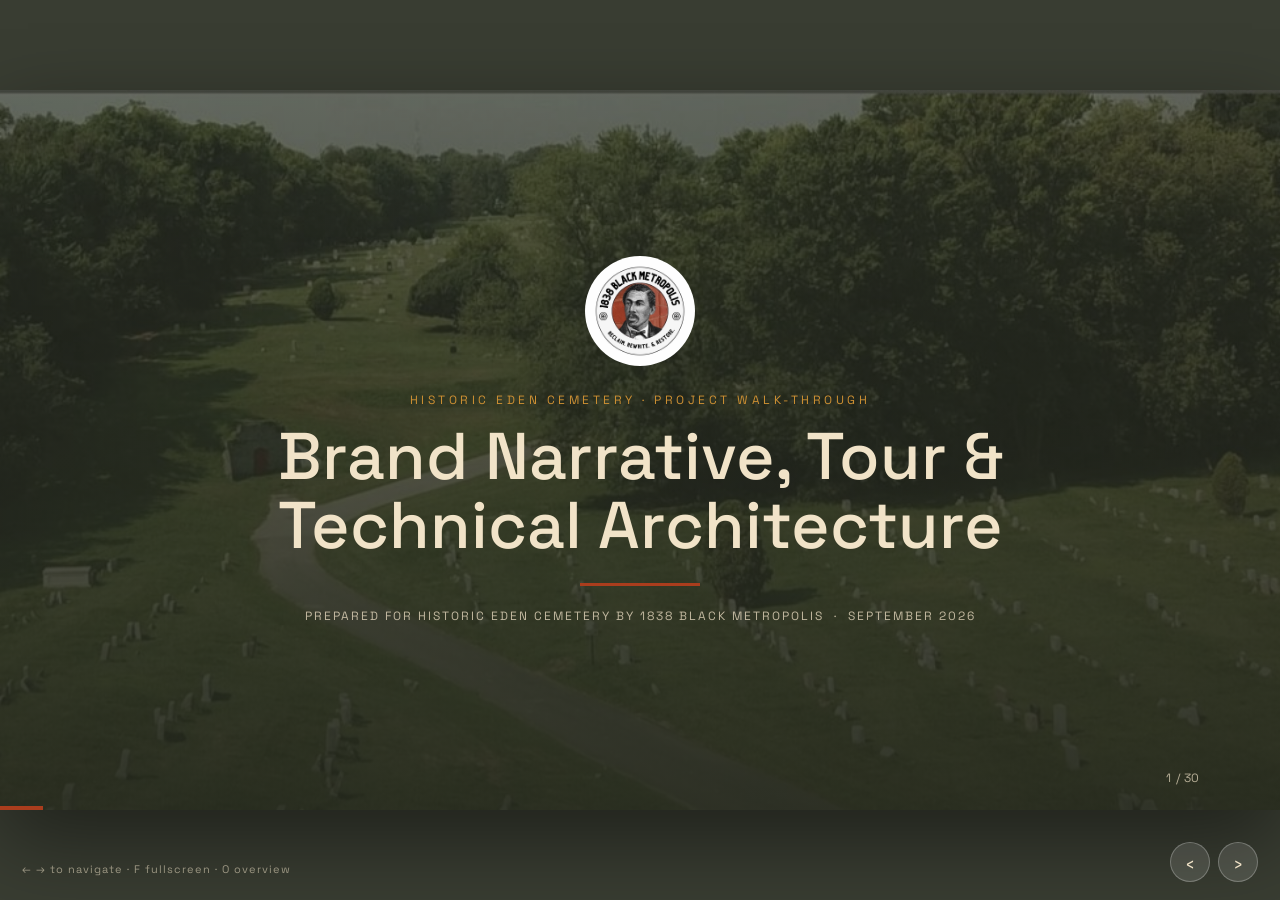
==== commit 1cae5edd: "Add files via upload" ====
--- a/index.html
+++ b/index.html
@@ -152,10 +152,21 @@
 .shot .bar i{width:10px;height:10px;border-radius:50%;background:#cfc7b2;display:inline-block}
 .shot .photo{flex:1}
 
-/* theme placeholders */
-.theme{border:2px dashed var(--lavender);background:rgba(255,255,255,.92);padding:18px 20px}
+/* tour timeline */
+.tour-tl{display:flex;gap:10px;flex:1;min-height:0;align-items:stretch;margin-top:6px}
+.tt{flex:1;background:#fff;border:1px solid var(--line);border-top:5px solid var(--lavender);padding:16px 14px;display:flex;flex-direction:column}
+.tt .yr{font-family:var(--head);font-weight:700;font-size:22px;color:var(--charcoal);line-height:1}
+.tt .sec{font-family:var(--head);font-size:12px;letter-spacing:1.5px;text-transform:uppercase;color:var(--rust);margin:8px 0 10px}
+.tt p{font-size:14px;line-height:1.4;margin:0;color:var(--olive-gray)}
+.tt.now{background:var(--charcoal);border-color:var(--charcoal);border-top-color:var(--gold);flex:1.25}
+.tt.now .yr{color:var(--gold);font-size:30px} .tt.now .sec{color:var(--lavender)} .tt.now p{color:var(--cream)}
+.tt.end{border-top-color:var(--rust)}
+
+/* theme cards */
+.theme{border:1px solid var(--line);border-left:5px solid var(--lavender);background:#fff;padding:14px 20px}
 .theme .n{font-family:var(--head);font-weight:700;color:var(--purple);font-size:12px;letter-spacing:2px;text-transform:uppercase;margin-bottom:8px}
 .theme .t{font-family:var(--head);font-size:21px;color:var(--charcoal)}
+.theme .d{font-size:14px;color:var(--olive-gray);margin-top:3px;line-height:1.35}
 
 @page{size:1280px 720px;margin:0}
 @media print{html,body{overflow:visible;background:#fff;height:auto}#stage{position:static;display:block}.deck{transform:none!important;box-shadow:none;height:auto!important;min-height:0!important;overflow:visible}.slide{display:flex!important;position:relative;inset:auto;width:1280px;height:720px;page-break-after:always;break-after:page}.slide.bg .content{height:720px}.chrome,.progress,.nav,.hint{display:none}}
@@ -190,7 +201,7 @@
   <div class="timeline">
     <div class="tl now"><div class="when">Late September</div><div class="what">Walk-through &amp; handover</div><p>The document, the website, the plans.</p></div>
     <div class="tl"><div class="when">October</div><div class="what">Your feedback</div><p>Read it. Click through it. Share it with your board.</p></div>
-    <div class="tl"><div class="when">November – December</div><div class="what">Finalize</div><p>Your changes folded in. Tour StoryMap complete.</p></div>
+    <div class="tl"><div class="when">November – December</div><div class="what">Finalize</div><p>Your changes folded in. Tour finalized.</p></div>
   </div>
 </section>
 
@@ -410,7 +421,7 @@
     <div class="eyebrow">Section 2</div>
     <h1>Tour</h1>
     <div class="rule"></div>
-    <p class="sub">Bringing the brand narrative onto the grounds — an ArcGIS StoryMap organized by theme.</p>
+    <p class="sub">Bringing the brand narrative onto the grounds — two self-guided walks on the website, told through Eden's section names.</p>
   </div>
 </section>
 
@@ -418,19 +429,123 @@
 <section class="slide" data-sec="Section 2 · Tour">
   <div class="eyebrow">Eden walking tour · key themes</div>
   <h2>Themes that guide the walk.</h2>
+  <p class="sub" style="margin-bottom:12px">One question at every stop: how does Eden preserve generations of Black life, institution-building, and displacement?</p>
   <div class="row" style="margin-top:6px">
     <div class="col photo frame" style="flex:1"><img src="assets/plan-base.png" alt="Eden section plan" style="object-fit:contain;background:#f5efe3"><div class="cap">Eden's sections · the ground the tour walks</div></div>
     <div class="col" style="flex:1;display:flex;flex-direction:column;gap:12px;justify-content:center">
-      <div class="theme"><div class="n">Theme 1</div><div class="t">[Theme title]</div></div>
-      <div class="theme"><div class="n">Theme 2</div><div class="t">[Theme title]</div></div>
-      <div class="theme"><div class="n">Theme 3</div><div class="t">[Theme title]</div></div>
-      <div class="theme"><div class="n">Theme 4</div><div class="t">[Theme title]</div></div>
-      <div class="dark" style="padding:14px 20px;display:flex;align-items:center;justify-content:space-between;gap:16px"><span style="font-family:var(--head);font-size:17px">Live demo · ArcGIS StoryMap</span><span class="btn" style="background:var(--gold);color:var(--ink)">Open →</span></div>
-    </div>
-  </div>
-</section>
-
-<!-- 19 DIVIDER S3 -->
+      <div class="theme"><div class="n">Theme 1</div><div class="t">Black control over burial</div><div class="d">Free African Society, 1787 → Eden's charter, 1902</div></div>
+      <div class="theme"><div class="n">Theme 2</div><div class="t">Displacement and reinterment</div><div class="d">Lebanon and Olive — lost cemeteries whose names live on</div></div>
+      <div class="theme"><div class="n">Theme 3</div><div class="t">Building Eden</div><div class="d">Celestine's first burial · Lehmann and the five founders</div></div>
+      <div class="theme"><div class="n">Theme 4</div><div class="t">Continuity across generations</div><div class="d">Forten → Still → Catto · Whipper → Fauset · Cole, Anderson, Blockson</div></div>
+      <div class="dark" style="padding:12px 20px;display:flex;align-items:center;justify-content:space-between;gap:12px"><span style="font-family:var(--head);font-size:15px;line-height:1.3">Live demo · self-guided walks<br><span style="font-size:12px;color:var(--lavender)">Full · 8 stops · 90–120 min &nbsp;|&nbsp; Short · 4 stops · 60 min</span></span><span style="display:flex;gap:8px;flex:0 0 auto"><a class="btn" href="https://1838blackmetropolis.github.io/Eden-Cemetary/tour-long.html" target="_blank" rel="noopener" style="background:var(--gold);color:var(--ink);padding:10px 16px;font-size:14px;white-space:nowrap">Full tour →</a><a class="btn" href="https://1838blackmetropolis.github.io/Eden-Cemetary/tour-short.html" target="_blank" rel="noopener" style="background:var(--gold);color:var(--ink);padding:10px 16px;font-size:14px;white-space:nowrap">Short tour →</a></span></div>
+    </div>
+  </div>
+</section>
+
+<!-- 19 TOUR · 1902 PIVOT -->
+<section class="slide" data-sec="Section 2 · How the Tour Was Built">
+  <div class="eyebrow">How the tour was built · 01</div>
+  <h2>1902 is the pivot.</h2>
+  <p class="sub">The walk opens at Eden's founding, flashes back a century, returns to 1902, then moves forward to today.</p>
+  <div class="tour-tl">
+    <div class="tt"><div class="yr">1787</div><div class="sec">Richard Allen</div><p>Free African Society — Black control of death and burial before Eden</p></div>
+    <div class="tt now"><div class="yr">1902</div><div class="sec">Celestine · Lehmann</div><p>Eden chartered · Still dies · Celestine's funeral resisted · five founders</p></div>
+    <div class="tt"><div class="yr">1903</div><div class="sec">Lebanon</div><p>A condemned cemetery's dead arrive — displacement and continuity</p></div>
+    <div class="tt"><div class="yr">1911</div><div class="sec">John Brown</div><p>Harper chooses a section named for abolition</p></div>
+    <div class="tt"><div class="yr">1923</div><div class="sec">Olive</div><p>A second lost cemetery — reform to the Harlem Renaissance</p></div>
+    <div class="tt"><div class="yr">1922–2023</div><div class="sec">Celestine, revisited</div><p>Cole · Anderson · Marian Anderson · Blockson choose Eden</p></div>
+    <div class="tt end"><div class="yr">Today</div><div class="sec">Closing</div><p>Stewardship and contested reinterment — the question stays open</p></div>
+  </div>
+</section>
+
+<!-- 20 TOUR · TEACHING DEVICE -->
+<section class="slide" data-sec="Section 2 · How the Tour Was Built">
+  <div class="eyebrow">How the tour was built · 02</div>
+  <h2>Transferred — or buried here.</h2>
+  <p class="sub">The one distinction every visitor carries away. Every person is introduced with how they arrived.</p>
+  <div class="row" style="margin-top:4px">
+    <div class="col" style="flex:1.05;display:flex;flex-direction:column;gap:12px;justify-content:center">
+      <div class="card" style="flex:0;border-left:6px solid #3b6fd6"><div class="tag" style="color:#3b6fd6">Transferred</div><p>Moved to Eden with an earlier cemetery — Lebanon in 1903, Olive in 1923.</p></div>
+      <div class="card" style="flex:0;border-left:6px solid #4caf50"><div class="tag" style="color:#3d8b40">Direct burial</div><p>Buried at Eden after the section already existed — by choice.</p></div>
+      <div class="card" style="flex:0;border-left:6px solid #b7b1a0"><div class="tag" style="color:#7a7561">Elsewhere now</div><p>Once at Eden; remains have since been returned or removed.</p></div>
+      <div class="card" style="flex:0;border-left:6px solid var(--gold)"><div class="tag" style="color:var(--gold)">Unconfirmed</div><p>Sequence still to be checked in Eden's registers.</p></div>
+    </div>
+    <div class="col" style="flex:1.2;display:flex;flex-direction:column;gap:14px;justify-content:center">
+      <div class="dark"><span class="label">One pairing tells it</span><p style="font-family:var(--head);font-size:22px;line-height:1.3;margin:0"><strong style="color:var(--gold)">Catto</strong> was moved here in 1903 because Lebanon was condemned.<br><strong style="color:var(--gold)">LeCount</strong> was buried beside him twenty years later — by choice.</p><p style="margin:10px 0 0;font-size:16px;color:var(--lavender)">Catto represents displacement. LeCount represents return.</p></div>
+      <div class="callout" style="padding:16px 22px"><span class="label">Four places</span><p style="margin:0;font-size:17px">Absalom Jones: St. Thomas → Lebanon → Eden → back to St. Thomas in 1991. Reinterment was rarely a single event.</p></div>
+    </div>
+  </div>
+</section>
+
+<!-- 21 TOUR · CONNECTIONS -->
+<section class="slide" data-sec="Section 2 · How the Tour Was Built">
+  <div class="eyebrow">How the tour was built · 03</div>
+  <h2>Connections, not stops.</h2>
+  <p class="sub">No one stands alone. Each stop points to a person in another section — with a gesture toward that ground.</p>
+  <div class="row" style="margin-top:4px">
+    <div class="col photo frame" style="flex:.8"><img src="assets/william-still-portrait.jpg" alt="William Still"><div class="cap">William Still · Lebanon · the generational bridge</div></div>
+    <div class="col" style="flex:1.5;display:grid;grid-template-columns:1fr 1fr;gap:12px;align-content:center">
+      <div class="card"><div class="tag">Lebanon → Olive</div><h3>Forten → Whipper</h3><p>The American Moral Reform Society — two generations of Black reform.</p></div>
+      <div class="card tint"><div class="tag">Lebanon → John Brown</div><h3>Still → Harper</h3><p>Philadelphia's abolitionist and Underground Railroad network.</p></div>
+      <div class="card tint"><div class="tag">Within Lebanon</div><h3>Still → Catto → LeCount</h3><p>The fight to desegregate the city's streetcars.</p></div>
+      <div class="card"><div class="tag">Lebanon → Celestine</div><h3>The Still–Anderson family</h3><p>Abolition · medicine and education · Berean Presbyterian Church.</p></div>
+      <div class="card" style="grid-column:1/-1"><div class="tag">Lebanon → Olive → Celestine</div><h3>Waring → Fauset → Marian Anderson</h3><p>A painter, the writer she traveled with, and the singer she painted — art, literature, and music across three sections.</p></div>
+    </div>
+  </div>
+</section>
+
+<!-- 22 TOUR · SIX BEATS -->
+<section class="slide" data-sec="Section 2 · How the Tour Was Built">
+  <div class="eyebrow">How the tour was built · 04</div>
+  <h2>Every stop, the same six beats.</h2>
+  <p class="sub">So the tour stays consistent whoever is leading it.</p>
+  <div class="grid3" style="margin-top:6px">
+    <div class="card"><div class="circ" style="margin-bottom:10px">1</div><h3>The name</h3><p>What the section commemorates — and whether the namesake is actually buried there.</p></div>
+    <div class="card tint"><div class="circ" style="margin-bottom:10px">2</div><h3>The people</h3><p>A few who rest here, each introduced by how they arrived.</p></div>
+    <div class="card"><div class="circ" style="margin-bottom:10px">3</div><h3>The connection</h3><p>"Still worked with Harper, whom we'll meet in John Brown." Gesture toward it.</p></div>
+    <div class="card tint"><div class="circ" style="margin-bottom:10px">4</div><h3>One or two more</h3><p>People who deepen the network or extend the chronology.</p></div>
+    <div class="card"><div class="circ" style="margin-bottom:10px">5</div><h3>If time permits</h3><p>A lesser-known person, a theme, or a larger issue — body-snatching, displacement, commemoration.</p></div>
+    <div class="card tint"><div class="circ" style="margin-bottom:10px">6</div><h3>The transition</h3><p>Why the group is moving to the next section.</p></div>
+  </div>
+</section>
+
+<!-- 23 TOUR · EVIDENCE -->
+<section class="slide" data-sec="Section 2 · How the Tour Was Built">
+  <div class="eyebrow">How the tour was built · 05</div>
+  <h2>Say only what the archive confirms.</h2>
+  <div class="row" style="margin-top:8px">
+    <div class="col" style="flex:1.1;display:flex;flex-direction:column;gap:12px;justify-content:center">
+      <div class="card" style="flex:0"><div class="tag" style="color:#3d8b40">Confirmed</div><p>Ready to say aloud.</p></div>
+      <div class="card tint" style="flex:0"><div class="tag">Optional</div><p>Confirmed, but expendable when time is short.</p></div>
+      <div class="card" style="flex:0;border-left:6px solid var(--gold)"><div class="tag" style="color:var(--gold)">Research note</div><p>Promising — not yet ready for public interpretation.</p></div>
+    </div>
+    <div class="col" style="flex:1.3;display:flex;flex-direction:column;justify-content:center">
+      <div class="dark"><span class="label">What guides don't say yet</span>
+        <ul style="margin:0;padding-left:20px"><li style="color:var(--cream)">That Eden was William Still's first burial — until the 1902 register confirms it. He is simply "buried here."</li><li style="color:var(--cream)">That Lehmann lies in the Lehmann section — the documented fact is that it was named for him.</li><li style="color:var(--cream)">That Cole, Anderson, and the Mossells were friends — they were an overlapping medical network.</li></ul>
+      </div>
+      <p class="small" style="margin-top:14px">The tour stays honest while Eden's own registers are still being read.</p>
+    </div>
+  </div>
+</section>
+
+<!-- 24 TOUR · TWO WALKS + PRESENT -->
+<section class="slide" data-sec="Section 2 · How the Tour Was Built">
+  <div class="eyebrow">How the tour was built · 06</div>
+  <h2>Two walks. One script. It ends today.</h2>
+  <div class="row" style="margin-top:8px">
+    <div class="col" style="display:flex;flex-direction:column;gap:14px;justify-content:center">
+      <div class="card" style="flex:0"><div class="tag">Full Tour · 8 stops · 90–120 min</div><p>For visitors who can walk and stand. Springfield Road entrance to Celestine and back.</p></div>
+      <div class="card tint" style="flex:0"><div class="tag">Short Tour · 4 stops · 60 min</div><p>Designed for limited mobility, not trimmed from the long route: short distances, a seat at every stop, <strong>fewer stops with richer stories.</strong></p></div>
+      <p class="small" style="margin:0">Both carry the same content advisory — grave disturbance, racism, reinterment — and the same guide kit.</p>
+    </div>
+    <div class="col photo frame" style="flex:.9"><img src="assets/celestine-cromwell-grave.jpg" alt="Celestine Cromwell's grave"><div class="cap">Celestine · where the walk begins and ends</div></div>
+    <div class="col" style="flex:.9;display:flex;flex-direction:column;justify-content:center">
+      <div class="dark"><span class="label">The walk ends in the present</span><p style="font-size:17px">Who cares for Eden now — and what remains unresolved. The MOVE children, First African Baptist, the Morton Collection.</p><p style="font-family:var(--head);font-size:18px;color:var(--gold);margin:12px 0 0">Who decides where Black bodies rest — and whether those places are protected?</p></div>
+    </div>
+  </div>
+</section>
+
+<!-- 25 DIVIDER S3 -->
 <section class="slide bg" data-sec="">
   <div class="bgimg" style="background-image:url(assets/archive-ledgers.jpg);opacity:.5"></div><div class="shade"></div>
   <div class="content" style="justify-content:center">
@@ -441,7 +556,7 @@
   </div>
 </section>
 
-<!-- 20 DELIVERABLES -->
+<!-- 26 DELIVERABLES -->
 <section class="slide" data-sec="Section 3 · Summary of Work">
   <div class="eyebrow">Summary of work · the data</div>
   <h2>From scanned pages to a searchable record.</h2>
@@ -456,7 +571,7 @@
   </div>
 </section>
 
-<!-- 21 WEBSITE -->
+<!-- 27 WEBSITE -->
 <section class="slide" data-sec="Section 3 · The Website">
   <div class="eyebrow">Summary of work · the website</div>
   <h2>Come sit with your ancestors.</h2>
@@ -469,7 +584,7 @@
   </div>
 </section>
 
-<!-- 22 TECHNICAL RECOMMENDATIONS -->
+<!-- 28 TECHNICAL RECOMMENDATIONS -->
 <section class="slide" data-sec="Section 3 · Recommendations">
   <div class="eyebrow">Technical architecture</div>
   <h2>Technical Recommendations</h2>
@@ -485,18 +600,18 @@
   </div>
 </section>
 
-<!-- 23 NEXT STEPS -->
+<!-- 29 NEXT STEPS -->
 <section class="slide" data-sec="Next Steps">
   <div class="eyebrow">Next steps</div>
   <h2>October is yours.</h2>
   <div class="grid3" style="margin-top:10px">
     <div class="card"><div class="tag">You receive today</div><ul><li>The full document (PDF + Word)</li><li>The live website</li><li>The data folder</li></ul></div>
     <div class="card tint"><div class="tag">Tell us</div><ul><li>Does it sound like Eden?</li><li>What's missing or wrong?</li><li>Which partners first?</li></ul></div>
-    <div class="card"><div class="tag">November – December</div><ul><li>Your feedback folded in</li><li>Tour StoryMap complete</li><li>Final handover</li></ul></div>
-  </div>
-</section>
-
-<!-- 24 CLOSE -->
+    <div class="card"><div class="tag">November – December</div><ul><li>Your feedback folded in</li><li>Tour pages final</li><li>Final handover</li></ul></div>
+  </div>
+</section>
+
+<!-- 30 CLOSE -->
 <section class="slide bg" data-sec="">
   <div class="bgimg" style="background-image:url(assets/william-still-portrait.jpg);background-position:center 20%;opacity:.45"></div><div class="shade"></div>
   <div class="content center">
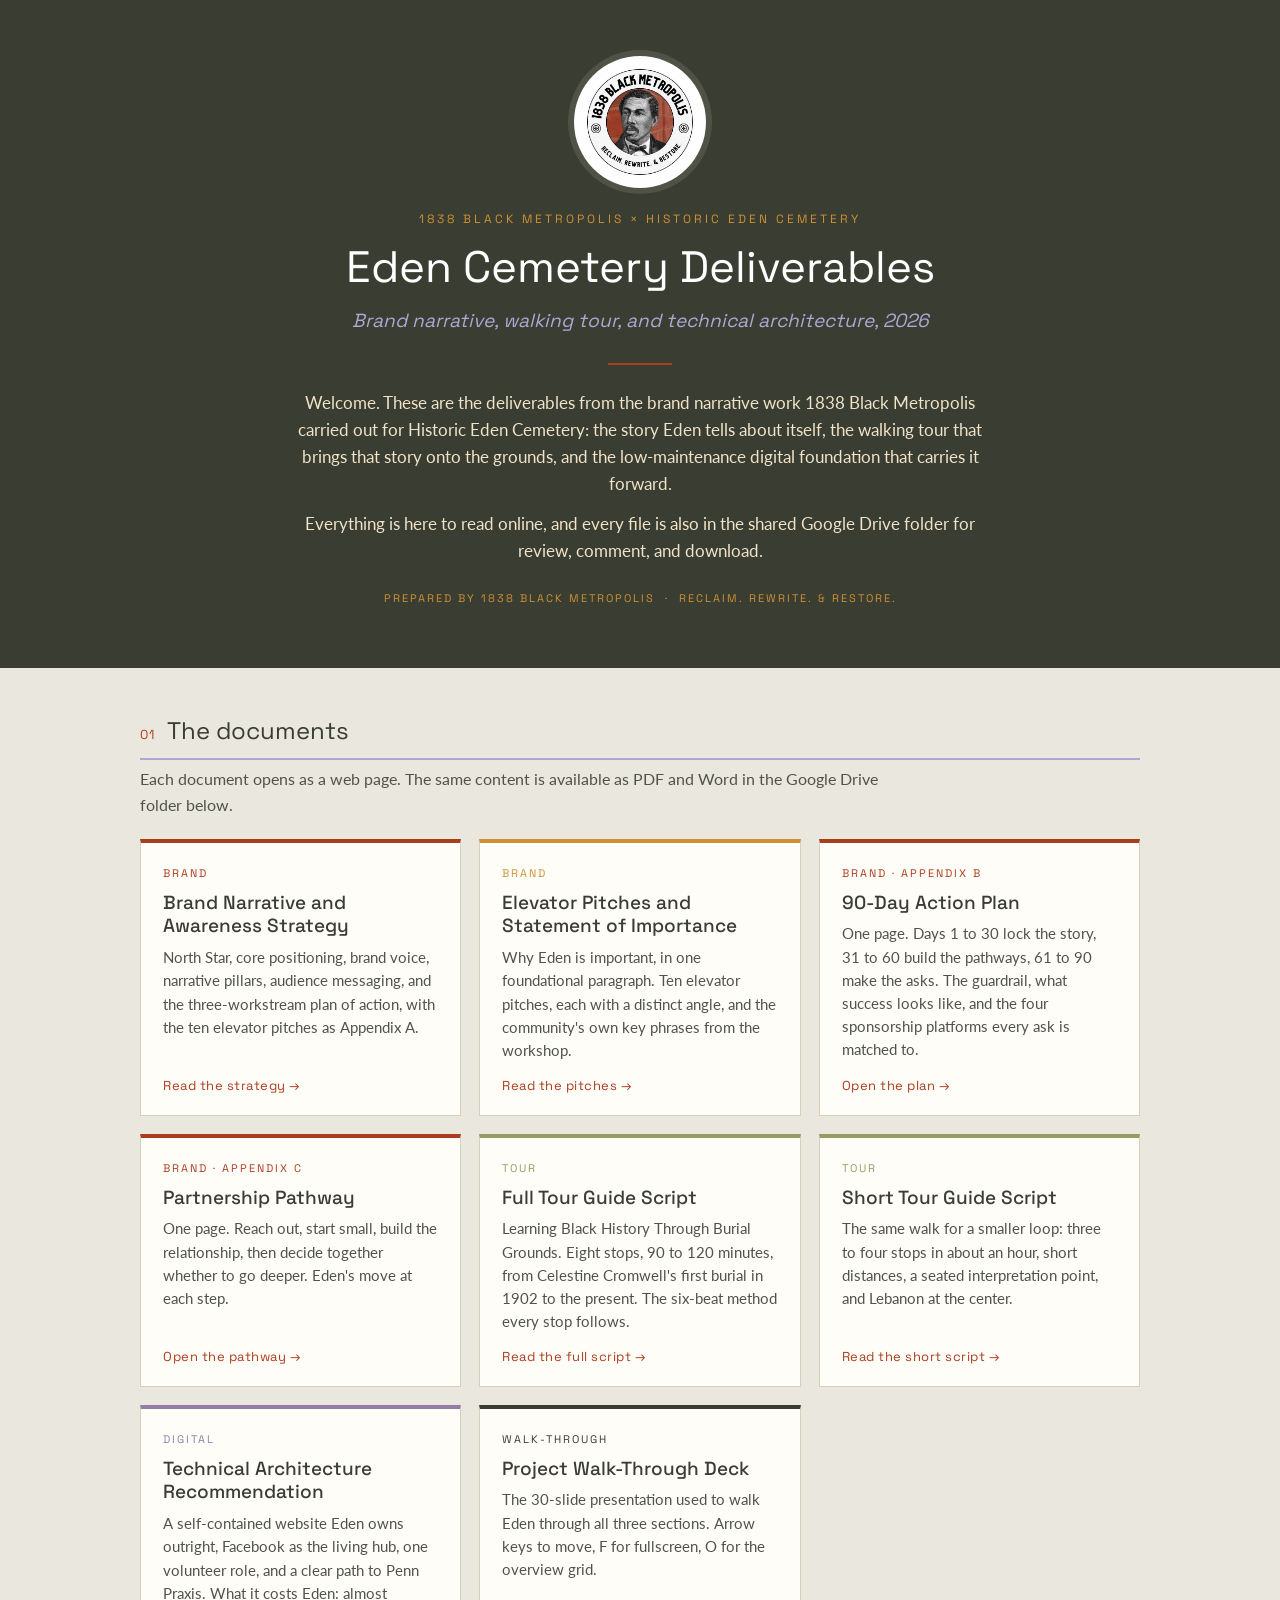
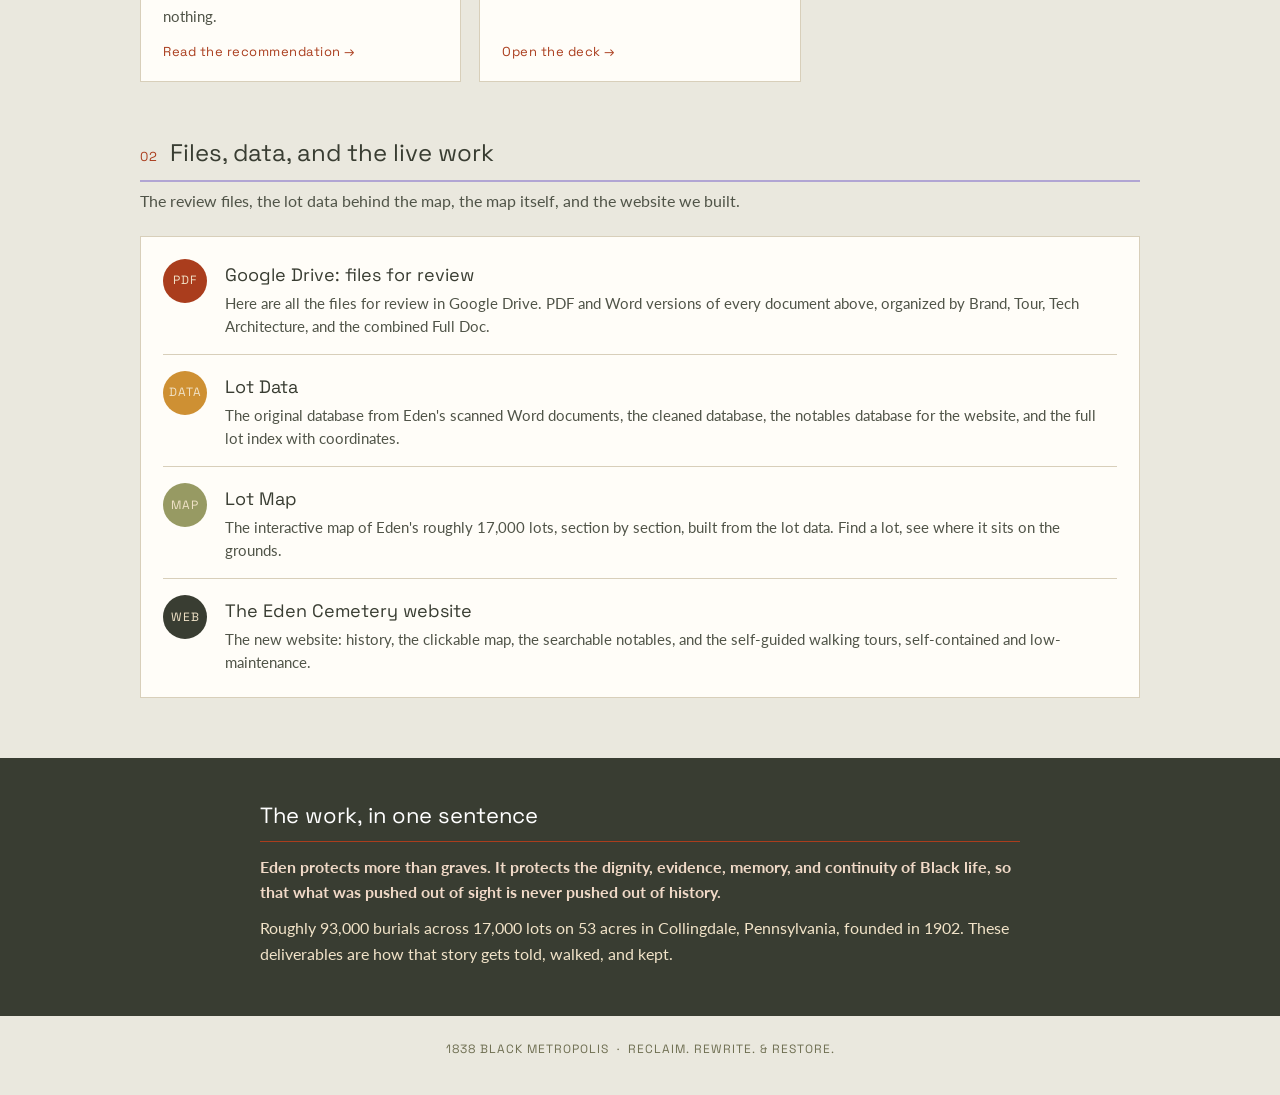
==== commit 995f053b: "Add files via upload" ====
--- a/index.html
+++ b/index.html
@@ -3,660 +3,177 @@
 <head>
 <meta charset="utf-8">
 <meta name="viewport" content="width=device-width, initial-scale=1">
-<title>Historic Eden Cemetery — Walk-Through · 1838 Black Metropolis</title>
+<title>Eden Cemetery Deliverables · 1838 Black Metropolis</title>
+<meta name="description" content="Brand narrative, tour, and technical architecture deliverables prepared by 1838 Black Metropolis for Historic Eden Cemetery.">
 <link rel="preconnect" href="https://fonts.googleapis.com">
 <link href="https://fonts.googleapis.com/css2?family=Space+Grotesk:wght@400;500;700&family=Lato:ital,wght@0,400;0,700;1,400&display=swap" rel="stylesheet">
 <style>
-:root{
-  --charcoal:#393D32; --cream:#f1e3c8; --cream-soft:#eae8de; --rust:#aa3d1d; --olive:#979a63;
-  --olive-gray:#505448; --gold:#ce9033; --lavender:#b1a5d3; --purple:#947ea8; --ink:#23271d;
-  --paper:#f7f2e6; --line:#d8cfba; --box:#efe7d5;
-  --head:'Space Grotesk','Lato',sans-serif; --body:'Glacial Indifference','Lato','Helvetica Neue',Arial,sans-serif;
-}
-*{box-sizing:border-box}
-html,body{margin:0;height:100%;background:var(--charcoal);font-family:var(--body);color:var(--ink)}
-body{overflow:hidden}
-#stage{position:fixed;inset:0;display:flex;align-items:center;justify-content:center;overflow:hidden}
-.photo img,.imgcard img,.logo,.portrait{max-width:none}
-.deck{position:relative;width:1280px!important;min-width:1280px!important;max-width:none!important;height:720px!important;min-height:720px!important;max-height:none!important;flex:0 0 auto;transform-origin:center center;background:var(--paper);box-shadow:0 30px 80px rgba(0,0,0,.45);overflow:hidden}
-.slide{position:absolute;inset:0;padding:60px 80px 70px;display:none;flex-direction:column;background:var(--paper)}
-.slide.active{display:flex;animation:fade .35s ease}
-@keyframes fade{from{opacity:0;transform:translateY(6px)}to{opacity:1;transform:none}}
+  :root {
+    --charcoal: #393D32; --cream: #f1e3c8; --cream-soft: #eae8de; --rust: #aa3d1d; --olive: #979a63;
+    --olive-gray: #505448; --gold: #ce9033; --lavender: #b1a5d3; --purple: #947ea8; --ink: #23271d;
+    --paper: #fffdf8; --rule: #d8cfba;
+  }
+  * { box-sizing: border-box; }
+  html, body { margin: 0; background: var(--cream-soft); color: var(--ink); }
+  body { font-family: 'Lato', 'Helvetica Neue', Arial, sans-serif; font-size: 16px; line-height: 1.6; }
+  a { color: var(--rust); }
+  .head { font-family: 'Space Grotesk', 'Lato', sans-serif; font-weight: 400; }
 
-/* chrome */
-.chrome{position:absolute;left:80px;right:80px;bottom:24px;display:flex;justify-content:space-between;align-items:center;font-family:var(--head);font-size:12px;letter-spacing:.6px;color:#8a8560;pointer-events:none;z-index:5}
-.chrome .sec{text-transform:uppercase;letter-spacing:2px;font-size:11px}
-.slide.bg ~ .chrome, .onbg .chrome{color:rgba(241,227,200,.7)}
-.progress{position:absolute;left:0;bottom:0;height:4px;background:var(--rust);transition:width .3s;z-index:5}
-.nav{position:fixed;right:22px;bottom:18px;display:flex;gap:8px;z-index:9}
-.nav button{background:rgba(255,255,255,.12);border:1px solid rgba(255,255,255,.25);color:var(--cream);width:40px;height:40px;border-radius:50%;font-size:18px;cursor:pointer;font-family:var(--head)}
-.nav button:hover{background:rgba(255,255,255,.25)}
-.hint{position:fixed;left:22px;bottom:24px;color:rgba(241,227,200,.55);font-family:var(--head);font-size:11px;letter-spacing:1px;z-index:9}
+  /* hero */
+  .hero { background: var(--charcoal); color: var(--cream); padding: 56px 20px 60px; text-align: center; }
+  .hero img { width: 132px; height: 132px; border-radius: 50%; display: block; margin: 0 auto 22px; box-shadow: 0 0 0 6px rgba(241,227,200,.12); }
+  .hero .eyebrow { font-family: 'Space Grotesk','Lato',sans-serif; font-size: 12px; letter-spacing: 3px; text-transform: uppercase; color: var(--gold); margin-bottom: 14px; }
+  .hero h1 { font-family: 'Space Grotesk','Lato',sans-serif; font-weight: 400; font-size: clamp(30px, 5vw, 44px); line-height: 1.12; margin: 0 auto 14px; max-width: 760px; color: #fff; }
+  .hero .sub { font-family: 'Space Grotesk','Lato',sans-serif; font-style: italic; font-size: 19px; color: var(--lavender); max-width: 680px; margin: 0 auto 26px; }
+  .hero .rule { width: 64px; height: 2px; background: var(--rust); margin: 0 auto 24px; }
+  .hero .welcome { max-width: 700px; margin: 0 auto; font-size: 17px; color: var(--cream); }
+  .hero .welcome p { margin: 0 0 12px; }
+  .hero .prepared { font-family: 'Space Grotesk','Lato',sans-serif; font-size: 11px; letter-spacing: 2px; text-transform: uppercase; color: var(--gold); margin-top: 26px; }
 
-/* type */
-.eyebrow{font-family:var(--head);font-size:12px;letter-spacing:3.5px;text-transform:uppercase;color:var(--rust);margin-bottom:14px}
-h1{font-family:var(--head);font-weight:500;font-size:66px;line-height:1.04;color:var(--charcoal);margin:0 0 18px}
-h2{font-family:var(--head);font-weight:500;font-size:44px;line-height:1.08;color:var(--charcoal);margin:0 0 12px}
-h3{font-family:var(--head);font-weight:700;font-size:16px;color:var(--rust);margin:0 0 6px}
-.sub{font-family:var(--head);font-style:italic;font-size:21px;color:var(--olive);margin:0 0 24px;line-height:1.35}
-p{font-size:19px;line-height:1.5;margin:0 0 12px}
-.lead{font-size:24px;color:var(--charcoal);line-height:1.4}
-strong{color:var(--charcoal)} em{color:var(--olive-gray)}
-ul{margin:0;padding-left:22px} li{margin-bottom:9px;font-size:18px;line-height:1.4} li::marker{color:var(--rust)}
-.small{font-size:14px;color:var(--olive-gray)}
-a{color:var(--rust);text-decoration:none}
+  .wrap { max-width: 1040px; margin: 0 auto; padding: 0 20px; }
+  section { padding: 44px 0 8px; }
+  h2.sec { font-family: 'Space Grotesk','Lato',sans-serif; font-weight: 400; font-size: 24px; color: var(--charcoal); border-bottom: 2px solid var(--lavender); padding-bottom: 8px; margin: 0 0 6px; }
+  h2.sec .num { font-size: 13px; color: var(--rust); margin-right: 12px; letter-spacing: 1px; }
+  p.intro { margin: 0 0 22px; color: var(--olive-gray); max-width: 760px; }
 
-/* layout */
-.row{display:flex;gap:30px;flex:1;min-height:0}
-.col{flex:1;min-width:0}
-.grid2{display:grid;grid-template-columns:1fr 1fr;gap:22px;flex:1;min-height:0}
-.grid3{display:grid;grid-template-columns:repeat(3,1fr);gap:22px;flex:1;min-height:0}
-.grid4{display:grid;grid-template-columns:repeat(4,1fr);gap:18px;flex:1;min-height:0}
-.grid5{display:grid;grid-template-columns:repeat(5,1fr);gap:16px;flex:1;min-height:0}
-.center{align-items:center;justify-content:center;text-align:center}
+  /* cards */
+  .grid { display: grid; grid-template-columns: repeat(auto-fill, minmax(300px, 1fr)); gap: 18px; }
+  .card { background: var(--paper); border: 1px solid var(--rule); border-top: 4px solid var(--rust); padding: 22px 22px 18px; display: flex; flex-direction: column; text-decoration: none; color: var(--ink); transition: transform .12s ease, box-shadow .12s ease; }
+  .card:hover { transform: translateY(-2px); box-shadow: 0 8px 22px rgba(35,39,29,.12); }
+  .card.olive { border-top-color: var(--olive); } .card.gold { border-top-color: var(--gold); } .card.lav { border-top-color: var(--purple); } .card.charcoal { border-top-color: var(--charcoal); }
+  .card .kicker { font-family: 'Space Grotesk','Lato',sans-serif; font-size: 11px; letter-spacing: 2px; text-transform: uppercase; color: var(--rust); margin-bottom: 8px; }
+  .card.olive .kicker { color: var(--olive); } .card.gold .kicker { color: var(--gold); } .card.lav .kicker { color: var(--purple); } .card.charcoal .kicker { color: var(--charcoal); }
+  .card h3 { font-family: 'Space Grotesk','Lato',sans-serif; font-weight: 500; font-size: 19px; line-height: 1.25; margin: 0 0 8px; color: var(--charcoal); }
+  .card p { margin: 0 0 14px; font-size: 14.5px; color: var(--olive-gray); flex: 1; }
+  .card .go { font-family: 'Space Grotesk','Lato',sans-serif; font-size: 13px; color: var(--rust); letter-spacing: .5px; }
+  .card .go::after { content: " \2192"; }
+  .card.ext .go::after { content: " \2197"; }
 
-/* components */
-.callout{background:var(--box);border-left:5px solid var(--rust);padding:24px 30px}
-.callout .label,.dark .label{display:block;font-family:var(--head);font-weight:700;font-size:12px;letter-spacing:2px;text-transform:uppercase;color:var(--rust);margin-bottom:8px}
-.callout .big{font-family:var(--head);font-style:italic;font-size:27px;line-height:1.35;color:var(--charcoal);margin:0}
-.dark{background:var(--charcoal);color:var(--cream);padding:24px 30px}
-.dark .label{color:var(--gold)} .dark p{color:var(--cream)} .dark strong{color:#f0d9c7}
-.card{background:#fff;border:1px solid var(--line);padding:22px 24px;display:flex;flex-direction:column}
-.card h3{font-size:20px;color:var(--charcoal);font-weight:500;margin-bottom:6px}
-.card .tag{font-family:var(--head);font-size:11px;letter-spacing:2px;text-transform:uppercase;color:var(--rust);margin-bottom:8px}
-.card p,.card li{font-size:16px;line-height:1.45}
-.card.tint{background:var(--box)}
-.chips{display:flex;flex-wrap:wrap;gap:10px}
-.chip{font-family:var(--head);font-size:16px;color:var(--charcoal);background:var(--cream-soft);border:1px solid var(--line);border-radius:8px;padding:9px 15px}
-.chip.accent{background:var(--charcoal);color:var(--cream);border-color:var(--charcoal)}
-.rule{width:120px;height:3px;background:var(--rust);margin:22px 0}
-.logo{width:110px;height:110px;border-radius:50%}
-.stat{font-family:var(--head);font-size:60px;color:var(--charcoal);line-height:1}
-.stat small{display:block;font-family:var(--body);font-size:15px;color:var(--olive-gray);margin-top:6px}
-.btn{display:inline-block;background:var(--rust);color:#fff;font-family:var(--head);font-weight:500;font-size:16px;padding:13px 22px;border-radius:4px}
+  /* resource strip */
+  .strip { background: var(--paper); border: 1px solid var(--rule); padding: 6px 22px; }
+  .strip a.row { display: flex; gap: 18px; align-items: flex-start; padding: 16px 0; border-bottom: 1px solid var(--rule); text-decoration: none; color: var(--ink); }
+  .strip a.row:last-child { border-bottom: 0; }
+  .strip .ic { flex: 0 0 44px; height: 44px; border-radius: 50%; background: var(--charcoal); color: var(--cream); display: grid; place-items: center; font-family: 'Space Grotesk','Lato',sans-serif; font-size: 12px; letter-spacing: 1px; }
+  .strip .ic.rust { background: var(--rust); } .strip .ic.olive { background: var(--olive); } .strip .ic.gold { background: var(--gold); }
+  .strip .t { font-family: 'Space Grotesk','Lato',sans-serif; font-size: 18px; color: var(--charcoal); margin: 2px 0 2px; }
+  .strip .d { font-size: 14.5px; color: var(--olive-gray); margin: 0; }
+  .strip a.row:hover .t { color: var(--rust); }
 
-/* photos */
-.photo{overflow:hidden;background:#ddd;position:relative}
-.photo img{width:100%;height:100%;object-fit:cover;display:block}
-.photo .cap{position:absolute;left:0;right:0;bottom:0;padding:10px 14px;background:linear-gradient(transparent,rgba(35,39,29,.85));color:var(--cream);font-family:var(--head);font-size:12px;letter-spacing:.5px}
-.frame{border:8px solid #fff;box-shadow:0 18px 40px rgba(0,0,0,.18)}
-.imgcard{background:#fff;border:1px solid var(--line);display:flex;flex-direction:column;overflow:hidden}
-.imgcard .photo{height:190px;flex:0 0 190px}
-.imgcard .txt{padding:16px 18px 18px}
-.imgcard .tag{font-family:var(--head);font-size:11px;letter-spacing:2px;text-transform:uppercase;color:var(--rust);margin-bottom:5px}
-.imgcard h3{font-size:19px;color:var(--charcoal);font-weight:500;margin:0 0 4px;line-height:1.2}
-.imgcard p{font-size:14.5px;line-height:1.4;margin:0;color:var(--olive-gray)}
-.portrait{width:96px;height:96px;border-radius:50%;object-fit:cover;border:4px solid #fff;box-shadow:0 6px 18px rgba(0,0,0,.18);flex:0 0 96px}
-
-/* full-bleed background slides */
-.slide.bg{padding:0;color:var(--cream);background:var(--charcoal)}
-.slide.bg .bgimg{position:absolute;inset:0;background-size:cover;background-position:center;opacity:.55}
-.slide.bg .shade{position:absolute;inset:0;background:linear-gradient(180deg,rgba(35,39,29,.25) 0%,rgba(35,39,29,.85) 100%)}
-.slide.bg .content{position:relative;z-index:2;padding:60px 80px 80px;display:flex;flex-direction:column;height:100%}
-.slide.bg h1,.slide.bg h2{color:var(--cream)} .slide.bg .eyebrow{color:var(--gold)} .slide.bg .sub{color:var(--lavender)} .slide.bg p{color:var(--cream)}
-.slide.bg .prepared{font-family:var(--head);font-size:12px;letter-spacing:2px;color:rgba(241,227,200,.75)}
-
-/* timeline */
-.timeline{display:flex;flex:1;min-height:0}
-.tl{flex:1;padding:26px 28px;background:#fff;border:1px solid var(--line);display:flex;flex-direction:column;justify-content:center}
-.tl+.tl{margin-left:-1px}
-.tl .when{font-family:var(--head);font-size:12px;letter-spacing:2px;text-transform:uppercase;color:var(--gold);margin-bottom:8px}
-.tl .what{font-family:var(--head);font-size:30px;color:var(--charcoal);margin-bottom:10px;line-height:1.1}
-.tl p{font-size:17px;margin:0}
-.tl.now{background:var(--charcoal)} .tl.now .what,.tl.now p{color:var(--cream)}
-
-/* workstreams */
-.ws{display:flex;border:1px solid var(--line);background:#fff}
-.ws .k{flex:0 0 200px;background:var(--charcoal);color:var(--cream);font-family:var(--head);font-weight:700;font-size:13px;letter-spacing:2px;text-transform:uppercase;padding:22px;display:flex;align-items:center}
-.ws .v{flex:1;padding:20px 26px;font-size:18px;line-height:1.4;display:flex;align-items:center;gap:22px}
-.ws .v b{color:var(--charcoal);font-family:var(--head);font-weight:500;font-size:26px;flex:0 0 240px}
-.ws.dim{opacity:.7}
-
-/* 90-day flow */
-.flow{display:flex;flex:1;min-height:0}
-.phase{flex:1;background:#fff;border:1px solid var(--line);display:flex;flex-direction:column}
-.phase .ph{background:var(--charcoal);color:var(--cream);padding:14px 18px}
-.phase .ph .days{display:block;font-family:var(--head);font-size:11px;letter-spacing:2.5px;color:var(--gold);text-transform:uppercase}
-.phase .ph .nm{display:block;font-family:var(--head);font-size:23px;margin-top:2px}
-.phase .bd{padding:16px 18px;flex:1} .phase .bd li{font-size:15.5px;margin-bottom:8px}
-.phase .out{border-top:2px solid var(--rust);margin:0 18px;padding:10px 0 14px;font-size:13.5px;line-height:1.4}
-.phase .out b{display:block;font-family:var(--head);color:var(--rust);font-size:11px;letter-spacing:2px;text-transform:uppercase;margin-bottom:3px}
-.arrow{flex:0 0 42px;display:flex;align-items:center;justify-content:center;font-size:30px;color:var(--rust)}
-.strip{display:flex;border:1px solid var(--line);margin-top:14px}
-.strip .k{flex:0 0 200px;padding:12px 18px;font-family:var(--head);font-weight:700;font-size:12px;letter-spacing:2px;text-transform:uppercase;background:var(--rust);color:#fff}
-.strip .v{flex:1;padding:12px 18px;font-size:15px;line-height:1.4;background:#f6e3dc}
-
-/* pathway */
-.path{display:flex;gap:14px;flex:1;min-height:0}
-.stepc{flex:1;background:#fff;border:1px solid var(--line);display:flex;flex-direction:column}
-.stepc .top{padding:16px 18px 10px;display:flex;align-items:center;gap:12px}
-.circ{width:40px;height:40px;border-radius:50%;background:var(--charcoal);color:var(--cream);display:flex;align-items:center;justify-content:center;font-family:var(--head);font-weight:700;font-size:18px;flex:0 0 40px}
-.stepc .tag{font-family:var(--head);font-size:11px;letter-spacing:2px;text-transform:uppercase;color:var(--rust)}
-.stepc .ttl{font-family:var(--head);font-size:19px;color:var(--charcoal);line-height:1.2}
-.stepc .body{padding:0 18px 12px;font-size:14.5px;line-height:1.45;flex:1}
-.stepc .side{background:var(--box);border-top:1px solid var(--line);padding:12px 18px 14px}
-.stepc .side b{display:block;font-family:var(--head);font-size:11px;letter-spacing:2px;text-transform:uppercase;color:var(--rust);margin-bottom:4px}
-.stepc .side li{font-size:13.5px;margin-bottom:3px}
-.decide{flex:0 0 190px;display:flex;flex-direction:column;gap:10px;justify-content:center}
-.dia{width:34px;height:34px;background:var(--gold);transform:rotate(45deg);margin:6px auto 14px}
-.decide .q{background:var(--charcoal);color:var(--cream);padding:14px 16px;font-family:var(--head);font-size:15px;text-align:center}
-.decide .q small{display:block;color:var(--gold);font-size:10px;letter-spacing:2px;text-transform:uppercase;margin-bottom:4px}
-.decide .yes,.decide .no{padding:10px 12px;font-size:12.5px;line-height:1.35}
-.decide .yes{background:#eef0df;border-left:4px solid var(--olive)} .decide .no{background:#f6e3dc;border-left:4px solid var(--rust)}
-.decide b{display:block;font-family:var(--head);font-size:10px;letter-spacing:1.5px;text-transform:uppercase;margin-bottom:2px}
-.decide .yes b{color:var(--olive)} .decide .no b{color:var(--rust)}
-
-/* browser frame */
-.shot{border:1px solid var(--line);background:#fff;box-shadow:0 18px 40px rgba(0,0,0,.18);overflow:hidden;display:flex;flex-direction:column}
-.shot .bar{height:30px;background:#e9e3d5;display:flex;align-items:center;gap:6px;padding:0 12px;font-family:var(--head);font-size:11px;color:#7a7561}
-.shot .bar i{width:10px;height:10px;border-radius:50%;background:#cfc7b2;display:inline-block}
-.shot .photo{flex:1}
-
-/* tour timeline */
-.tour-tl{display:flex;gap:10px;flex:1;min-height:0;align-items:stretch;margin-top:6px}
-.tt{flex:1;background:#fff;border:1px solid var(--line);border-top:5px solid var(--lavender);padding:16px 14px;display:flex;flex-direction:column}
-.tt .yr{font-family:var(--head);font-weight:700;font-size:22px;color:var(--charcoal);line-height:1}
-.tt .sec{font-family:var(--head);font-size:12px;letter-spacing:1.5px;text-transform:uppercase;color:var(--rust);margin:8px 0 10px}
-.tt p{font-size:14px;line-height:1.4;margin:0;color:var(--olive-gray)}
-.tt.now{background:var(--charcoal);border-color:var(--charcoal);border-top-color:var(--gold);flex:1.25}
-.tt.now .yr{color:var(--gold);font-size:30px} .tt.now .sec{color:var(--lavender)} .tt.now p{color:var(--cream)}
-.tt.end{border-top-color:var(--rust)}
-
-/* theme cards */
-.theme{border:1px solid var(--line);border-left:5px solid var(--lavender);background:#fff;padding:14px 20px}
-.theme .n{font-family:var(--head);font-weight:700;color:var(--purple);font-size:12px;letter-spacing:2px;text-transform:uppercase;margin-bottom:8px}
-.theme .t{font-family:var(--head);font-size:21px;color:var(--charcoal)}
-.theme .d{font-size:14px;color:var(--olive-gray);margin-top:3px;line-height:1.35}
-
-@page{size:1280px 720px;margin:0}
-@media print{html,body{overflow:visible;background:#fff;height:auto}#stage{position:static;display:block}.deck{transform:none!important;box-shadow:none;height:auto!important;min-height:0!important;overflow:visible}.slide{display:flex!important;position:relative;inset:auto;width:1280px;height:720px;page-break-after:always;break-after:page}.slide.bg .content{height:720px}.chrome,.progress,.nav,.hint{display:none}}
-body.overview{overflow:auto}
-body.overview #stage{position:static;display:block;padding:30px}
-body.overview .deck{transform:none!important;width:auto;height:auto;background:none;box-shadow:none;display:grid;grid-template-columns:repeat(3,1fr);gap:22px;overflow:visible}
-body.overview .slide{display:flex!important;position:relative;inset:auto;width:100%;aspect-ratio:16/9;height:auto;zoom:.32;cursor:pointer;outline:2px solid rgba(255,255,255,.08)}
-body.overview .slide.active{outline:4px solid var(--gold)}
-body.overview .chrome,body.overview .progress{display:none}
+  /* closing */
+  .close { background: var(--charcoal); color: var(--cream); padding: 40px 20px; margin-top: 52px; }
+  .close .in { max-width: 760px; margin: 0 auto; }
+  .close h2 { font-family: 'Space Grotesk','Lato',sans-serif; font-weight: 400; font-size: 22px; margin: 0 0 12px; color: #fff; border-bottom: 1.5px solid var(--rust); padding-bottom: 8px; }
+  .close p { margin: 0 0 10px; }
+  .close strong { color: #f0d9c7; }
+  .foot { text-align: center; font-family: 'Space Grotesk','Lato',sans-serif; font-size: 12px; letter-spacing: 1px; color: #6f6f52; padding: 24px 20px 36px; text-transform: uppercase; }
+  @media (max-width: 600px) { .hero { padding: 40px 18px 44px; } .card { padding: 18px; } }
 </style>
 </head>
 <body>
-<div id="stage"><div class="deck" id="deck">
 
-<!-- 1 TITLE -->
-<section class="slide bg" data-sec="">
-  <div class="bgimg" style="background-image:url(assets/hero-aerial.jpg)"></div><div class="shade"></div>
-  <div class="content center">
-    <img class="logo" src="assets/logo.jpg" alt="1838 Black Metropolis">
-    <div class="eyebrow" style="margin-top:26px">Historic Eden Cemetery · Project Walk-Through</div>
-    <h1>Brand Narrative, Tour &amp;<br>Technical Architecture</h1>
-    <div class="rule" style="margin:6px auto 22px"></div>
-    <div class="prepared">PREPARED FOR HISTORIC EDEN CEMETERY BY 1838 BLACK METROPOLIS &nbsp;·&nbsp; SEPTEMBER 2026</div>
+<div class="hero">
+  <img src="logo.jpg" alt="1838 Black Metropolis">
+  <div class="eyebrow">1838 Black Metropolis &times; Historic Eden Cemetery</div>
+  <h1>Eden Cemetery Deliverables</h1>
+  <div class="sub">Brand narrative, walking tour, and technical architecture, 2026</div>
+  <div class="rule"></div>
+  <div class="welcome">
+    <p>Welcome. These are the deliverables from the brand narrative work 1838 Black Metropolis carried out for Historic Eden Cemetery: the story Eden tells about itself, the walking tour that brings that story onto the grounds, and the low-maintenance digital foundation that carries it forward.</p>
+    <p>Everything is here to read online, and every file is also in the shared Google Drive folder for review, comment, and download.</p>
   </div>
-</section>
+  <div class="prepared">Prepared by 1838 Black Metropolis &nbsp;&middot;&nbsp; Reclaim. Rewrite. &amp; Restore.</div>
+</div>
 
-<!-- 2 ROAD AHEAD -->
-<section class="slide" data-sec="Overview">
-  <div class="eyebrow">Today and the road ahead</div>
-  <h2>Walk through it now. Live with it in October. Finalize by year-end.</h2>
-  <p class="sub">Nothing is locked — this is a draft for you to react to.</p>
-  <div class="timeline">
-    <div class="tl now"><div class="when">Late September</div><div class="what">Walk-through &amp; handover</div><p>The document, the website, the plans.</p></div>
-    <div class="tl"><div class="when">October</div><div class="what">Your feedback</div><p>Read it. Click through it. Share it with your board.</p></div>
-    <div class="tl"><div class="when">November – December</div><div class="what">Finalize</div><p>Your changes folded in. Tour finalized.</p></div>
+<div class="wrap">
+
+  <section>
+    <h2 class="sec"><span class="num">01</span>The documents</h2>
+    <p class="intro">Each document opens as a web page. The same content is available as PDF and Word in the Google Drive folder below.</p>
+    <div class="grid">
+      <a class="card" href="brand-narrative.html">
+        <div class="kicker">Brand</div>
+        <h3>Brand Narrative and Awareness Strategy</h3>
+        <p>North Star, core positioning, brand voice, narrative pillars, audience messaging, and the three-workstream plan of action, with the ten elevator pitches as Appendix A.</p>
+        <span class="go">Read the strategy</span>
+      </a>
+      <a class="card gold" href="elevator-pitches.html">
+        <div class="kicker">Brand</div>
+        <h3>Elevator Pitches and Statement of Importance</h3>
+        <p>Why Eden is important, in one foundational paragraph. Ten elevator pitches, each with a distinct angle, and the community's own key phrases from the workshop.</p>
+        <span class="go">Read the pitches</span>
+      </a>
+      <a class="card" href="appendix-b-90-day-plan.html">
+        <div class="kicker">Brand &middot; Appendix B</div>
+        <h3>90-Day Action Plan</h3>
+        <p>One page. Days 1 to 30 lock the story, 31 to 60 build the pathways, 61 to 90 make the asks. The guardrail, what success looks like, and the four sponsorship platforms every ask is matched to.</p>
+        <span class="go">Open the plan</span>
+      </a>
+      <a class="card" href="appendix-c-partnership-pathway.html">
+        <div class="kicker">Brand &middot; Appendix C</div>
+        <h3>Partnership Pathway</h3>
+        <p>One page. Reach out, start small, build the relationship, then decide together whether to go deeper. Eden's move at each step.</p>
+        <span class="go">Open the pathway</span>
+      </a>
+      <a class="card olive" href="tour-full.html">
+        <div class="kicker">Tour</div>
+        <h3>Full Tour Guide Script</h3>
+        <p>Learning Black History Through Burial Grounds. Eight stops, 90 to 120 minutes, from Celestine Cromwell's first burial in 1902 to the present. The six-beat method every stop follows.</p>
+        <span class="go">Read the full script</span>
+      </a>
+      <a class="card olive" href="tour-short.html">
+        <div class="kicker">Tour</div>
+        <h3>Short Tour Guide Script</h3>
+        <p>The same walk for a smaller loop: three to four stops in about an hour, short distances, a seated interpretation point, and Lebanon at the center.</p>
+        <span class="go">Read the short script</span>
+      </a>
+      <a class="card lav" href="technical-architecture.html">
+        <div class="kicker">Digital</div>
+        <h3>Technical Architecture Recommendation</h3>
+        <p>A self-contained website Eden owns outright, Facebook as the living hub, one volunteer role, and a clear path to Penn Praxis. What it costs Eden: almost nothing.</p>
+        <span class="go">Read the recommendation</span>
+      </a>
+      <a class="card charcoal" href="presentation.html">
+        <div class="kicker">Walk-through</div>
+        <h3>Project Walk-Through Deck</h3>
+        <p>The 30-slide presentation used to walk Eden through all three sections. Arrow keys to move, F for fullscreen, O for the overview grid.</p>
+        <span class="go">Open the deck</span>
+      </a>
+    </div>
+  </section>
+
+  <section>
+    <h2 class="sec"><span class="num">02</span>Files, data, and the live work</h2>
+    <p class="intro">The review files, the lot data behind the map, the map itself, and the website we built.</p>
+    <div class="strip">
+      <a class="row" href="https://drive.google.com/drive/folders/1koZ0SO3BRnmaoJHMMGRNJtqwlR8xdtmt?usp=drive_link" target="_blank" rel="noopener">
+        <div class="ic rust">PDF</div>
+        <div><div class="t">Google Drive: files for review</div><p class="d">Here are all the files for review in Google Drive. PDF and Word versions of every document above, organized by Brand, Tour, Tech Architecture, and the combined Full Doc.</p></div>
+      </a>
+      <a class="row" href="https://drive.google.com/drive/folders/1iSXQth_0a3pwtehL7UQyQozYeoEEPkTD?usp=drive_link" target="_blank" rel="noopener">
+        <div class="ic gold">DATA</div>
+        <div><div class="t">Lot Data</div><p class="d">The original database from Eden's scanned Word documents, the cleaned database, the notables database for the website, and the full lot index with coordinates.</p></div>
+      </a>
+      <a class="row" href="https://1838.maps.arcgis.com/apps/mapviewer/index.html?webmap=f167f09950e04345a464d64acee0550b&center=-75.277534%2C39.918422&scale=4513.988705" target="_blank" rel="noopener">
+        <div class="ic olive">MAP</div>
+        <div><div class="t">Lot Map</div><p class="d">The interactive map of Eden's roughly 17,000 lots, section by section, built from the lot data. Find a lot, see where it sits on the grounds.</p></div>
+      </a>
+      <a class="row" href="https://1838-black-metropolis-hub.github.io/Eden-Cemetary/" target="_blank" rel="noopener">
+        <div class="ic">WEB</div>
+        <div><div class="t">The Eden Cemetery website</div><p class="d">The new website: history, the clickable map, the searchable notables, and the self-guided walking tours, self-contained and low-maintenance.</p></div>
+      </a>
+    </div>
+  </section>
+
+</div>
+
+<div class="close">
+  <div class="in">
+    <h2>The work, in one sentence</h2>
+    <p><strong>Eden protects more than graves. It protects the dignity, evidence, memory, and continuity of Black life, so that what was pushed out of sight is never pushed out of history.</strong></p>
+    <p>Roughly 93,000 burials across 17,000 lots on 53 acres in Collingdale, Pennsylvania, founded in 1902. These deliverables are how that story gets told, walked, and kept.</p>
   </div>
-</section>
+</div>
+<div class="foot">1838 Black Metropolis &nbsp;&middot;&nbsp; Reclaim. Rewrite. &amp; Restore.</div>
 
-<!-- 3 DIVIDER S1 -->
-<section class="slide bg" data-sec="">
-  <div class="bgimg" style="background-image:url(assets/lebanon-chapel.jpg);opacity:.5"></div><div class="shade"></div>
-  <div class="content" style="justify-content:center">
-    <div class="eyebrow">Section 1</div>
-    <h1>Brand Narrative &amp;<br>Awareness Strategy</h1>
-    <div class="rule"></div>
-    <p class="sub">The core story of a Black institution built to preserve dignity, memory, and permanence.</p>
-    <p class="small" style="color:rgba(241,227,200,.6);margin-top:auto">Chapel of the Lebanon Cemetery · Historical Society of Pennsylvania</p>
-  </div>
-</section>
-
-<!-- 4 CORE POSITIONING -->
-<section class="slide" data-sec="Section 1 · Core Positioning">
-  <div class="eyebrow">Core positioning</div>
-  <h2>Not simply a burial ground.</h2>
-  <div class="row" style="margin-top:6px">
-    <div class="col photo frame" style="flex:1.1"><img src="assets/eden-sign.jpg" alt="Historic Eden Cemetery sign"><div class="cap">The gate at Springfield Road · Est. 1902</div></div>
-    <div class="col" style="display:flex;flex-direction:column;justify-content:space-between">
-      <div class="callout"><span class="label">North Star</span><p class="big" style="font-size:22px">A place created so that dignity would not end at death — where the lives of Black Philadelphia remain visible, protected, and connected to future generations.</p></div>
-      <div style="display:flex;gap:26px;margin-top:20px">
-        <div class="stat">1902<small>Founded — for you, by you</small></div>
-        <div class="stat">93,000<small>Lives · 17,000 lots</small></div>
-        <div class="stat">53<small>Acres of sacred ground</small></div>
-      </div>
-    </div>
-  </div>
-</section>
-
-<!-- 5 PROMISE + IDEA -->
-<section class="slide" data-sec="Section 1 · Core Positioning">
-  <div class="eyebrow">Brand promise &amp; primary brand idea</div>
-  <h2>What Eden protects.</h2>
-  <div class="row" style="margin-top:6px">
-    <div class="col photo frame" style="flex:.9"><img src="assets/marian-anderson-grave.jpg" alt="Anderson–DePreist headstone at Eden"><div class="cap">The Anderson–DePreist family stone</div></div>
-    <div class="col" style="flex:1.3;display:flex;flex-direction:column;gap:20px;justify-content:center">
-      <div class="card" style="flex:0"><div class="tag">Brand promise</div><p class="lead" style="margin:0">Eden protects more than graves. It protects the <strong>dignity, evidence, memory, and continuity of Black life.</strong></p></div>
-      <div class="dark" style="flex:0"><span class="label">Primary brand idea</span><p style="font-family:var(--head);font-size:30px;line-height:1.25;margin:0">From displacement to dignity.<br>From burial to memory.<br><strong style="color:var(--gold)">From the ancestors to us.</strong></p></div>
-    </div>
-  </div>
-</section>
-
-<!-- 6 VOICE -->
-<section class="slide" data-sec="Section 1 · Voice">
-  <div class="eyebrow">How Eden should sound</div>
-  <h2>Reverence. Agency. Intimacy. Consequence.</h2>
-  <p class="sub">Never morbidity, nostalgia, or generic heritage tourism.</p>
-  <div class="row">
-    <div class="col photo frame" style="flex:.85"><img src="assets/bascom-family.jpg" alt="The Bascom family"><div class="cap">The Bascom family</div></div>
-    <div class="col" style="flex:1.3;display:flex;flex-direction:column;justify-content:center">
-      <div class="chips" style="margin-bottom:22px">
-        <span class="chip">Sacred, not solemn-only</span><span class="chip">Historically grounded</span><span class="chip">Black-centered &amp; self-determined</span><span class="chip">Accessible, not flattened</span><span class="chip">Present-tense</span>
-      </div>
-      <h3>Headline copy</h3>
-      <div class="chips">
-        <span class="chip accent">Eden held them. Eden holds us still.</span>
-        <span class="chip accent">That's ours.</span>
-        <span class="chip accent">93,000 lives. One sacred Black archive.</span>
-        <span class="chip accent">Black history will not be buried twice.</span>
-      </div>
-    </div>
-  </div>
-</section>
-
-<!-- 7 PILLARS -->
-<section class="slide" data-sec="Section 1 · Narrative Pillars">
-  <div class="eyebrow">Narrative pillars</div>
-  <h2>Five ways into one story.</h2>
-  <div class="grid5" style="margin-top:10px">
-    <div class="imgcard"><div class="photo"><img src="assets/celestine-cromwell-grave.jpg" alt=""></div><div class="txt"><div class="tag">01</div><h3>Dignity as Resistance</h3><p>Black-controlled burial space is an act of agency.</p></div></div>
-    <div class="imgcard"><div class="photo"><img src="assets/lebanon-chapel.jpg" alt=""></div><div class="txt"><div class="tag">02</div><h3>The Collection Cemetery</h3><p>It gathered what the city displaced.</p></div></div>
-    <div class="imgcard"><div class="photo"><img src="assets/bascom-family.jpg" alt=""></div><div class="txt"><div class="tag">03</div><h3>Black Philadelphia in Full</h3><p>The famous and the familiar.</p></div></div>
-    <div class="imgcard"><div class="photo"><img src="assets/venning-family.jpg" alt=""></div><div class="txt"><div class="tag">04</div><h3>Memory Across Generations</h3><p>Where descendants find evidence of themselves.</p></div></div>
-    <div class="imgcard"><div class="photo"><img src="assets/hero-aerial.jpg" alt=""></div><div class="txt"><div class="tag">05</div><h3>A Living Future</h3><p>Preservation is not backward-looking.</p></div></div>
-  </div>
-</section>
-
-<!-- 8 ELEVATOR PITCHES -->
-<section class="slide" data-sec="Section 1 · Elevator Pitches">
-  <div class="eyebrow">Elevator pitches · three of ten</div>
-  <h2>Say it in thirty seconds.</h2>
-  <div class="grid3" style="margin-top:10px">
-    <div class="card"><div style="display:flex;gap:16px;align-items:center;margin-bottom:14px"><img class="portrait" src="assets/founder-portrait.jpg" alt=""><div class="tag" style="margin:0">The F.U.B.U. pitch</div></div><p>In 1902, Black Philadelphians did something radical: they built their own. For You. By You. Ninety-three thousand souls on Black-owned, Black-controlled sacred ground. <em>That's ours.</em> It still is.</p></div>
-    <div class="card tint"><div style="display:flex;gap:16px;align-items:center;margin-bottom:14px"><img class="portrait" src="assets/octavius-catto.jpg" alt=""><div class="tag" style="margin:0">The reinterment pitch</div></div><p>Lebanon. Olive. The great Black burial grounds were forced to close. Only theirs. <em>Even in death, the mistreatment continued.</em> But Eden held them. Eden holds them still.</p></div>
-    <div class="card"><div style="display:flex;gap:16px;align-items:center;margin-bottom:14px"><img class="portrait" src="assets/marian-anderson.jpg" alt=""><div class="tag" style="margin:0">The time-travel pitch</div></div><p>Sit in the same space as Marian Anderson, Frances Harper, and William Still. <em>Time travel — the past in the present.</em> Come sit with your ancestors. Eden won't let you forget.</p></div>
-  </div>
-</section>
-
-<!-- 9 AUDIENCES -->
-<section class="slide" data-sec="Section 1 · Audience Messaging">
-  <div class="eyebrow">Audience messaging</div>
-  <h2>One story, different doorways.</h2>
-  <p class="sub">The story stays the same; the reason to care changes.</p>
-  <div class="grid4">
-    <div class="card"><div class="tag">Black Philadelphians</div><h3>Find your people. Claim what's yours.</h3><p class="small" style="margin-top:auto">Visit · Bring family · Research · Support</p></div>
-    <div class="card tint"><div class="tag">National audiences</div><h3>American history through Black lives.</h3><p class="small" style="margin-top:auto">Visit · Add Eden to heritage itineraries</p></div>
-    <div class="card"><div class="tag">Funders &amp; sponsors</div><h3>Protect 93,000 records and a rare landscape.</h3><p class="small" style="margin-top:auto">Fund preservation · digitization · education · access</p></div>
-    <div class="card tint"><div class="tag">Media</div><h3>Permanence in response to dispossession.</h3><p class="small" style="margin-top:auto">Cover Eden as a living institution</p></div>
-  </div>
-</section>
-
-<!-- 10 WORKSTREAMS -->
-<section class="slide" data-sec="Section 1 · Strategic Sequencing">
-  <div class="eyebrow">Strategic sequencing</div>
-  <h2>Three workstreams, in order.</h2>
-  <p class="sub">Build awareness first — Facebook is the one live channel.</p>
-  <div style="display:flex;flex-direction:column;gap:16px;flex:1;justify-content:center">
-    <div class="ws"><div class="k">Workstream 1</div><div class="v"><b>Awareness</b>Website · sponsorship · community partnerships</div></div>
-    <div class="ws"><div class="k">Workstream 2</div><div class="v"><b>Sustainability</b>Sponsorship and financial sustainability</div></div>
-    <div class="ws"><div class="k">Workstream 3</div><div class="v"><b>Social media</b>Facebook now, one official page · other platforms only when Eden can sustain them</div></div>
-  </div>
-</section>
-
-<!-- 11 WS1 -->
-<section class="slide" data-sec="Section 1 · Workstream 1">
-  <div class="eyebrow">Workstream 1 · Awareness</div>
-  <h2>Restore Eden to the cultural map.</h2>
-  <div class="row" style="margin-top:8px">
-    <div class="col photo frame" style="flex:.9"><img src="assets/catto-grave.jpg" alt="Octavius Catto monument"><div class="cap">Octavius V. Catto · Lebanon Section, Lot 124</div></div>
-    <div class="col" style="flex:1.2;display:flex;flex-direction:column;gap:18px;justify-content:center">
-      <div class="card" style="flex:0"><div class="tag">1 · Website</div><h3>Make Eden's significance immediately legible</h3><p>Understand the story in seconds. Know what to do next.</p></div>
-      <div class="card tint" style="flex:0"><div class="tag">2 · Community partnerships</div><h3>A place to visit, learn, gather</h3><p>Churches · Divine Nine · schools · HBCU alumni · genealogists · cultural institutions</p></div>
-    </div>
-  </div>
-</section>
-
-<!-- 12 WS2 -->
-<section class="slide" data-sec="Section 1 · Workstream 2">
-  <div class="eyebrow">Workstream 2 · Sponsorship &amp; financial sustainability</div>
-  <h2>Preservation without resources is vulnerability.</h2>
-  <div class="row" style="margin-top:8px">
-    <div class="col" style="flex:1.2;display:flex;flex-direction:column;justify-content:center;gap:18px">
-      <div class="callout"><span class="label">Core sponsorship message</span><p class="big" style="font-size:23px">Preserving Eden means preserving evidence: names, families, institutions, stories, monuments, records — and the ground itself.</p></div>
-      <p style="font-size:17px;margin:0"><strong>Who to approach:</strong> Philadelphia-region corporations · foundations for Black history and archives · institutions whose own histories intersect with people buried at Eden.</p>
-    </div>
-    <div class="col photo frame" style="flex:.9"><img src="assets/archive-ledgers.jpg" alt="Eden's interment ledgers"><div class="cap">Section books and interment ledgers · Eden Cemetery archive</div></div>
-  </div>
-</section>
-
-<!-- 13 WS3 -->
-<section class="slide" data-sec="Section 1 · Workstream 3">
-  <div class="eyebrow">Workstream 3 · Social media</div>
-  <h2>Facebook now. The rest when Eden can sustain it.</h2>
-  <div class="row" style="margin-top:8px">
-    <div class="col" style="display:flex;flex-direction:column;justify-content:center">
-      <ul style="font-size:20px"><li><strong>One official Eden page</strong> — consolidate the five scattered pages</li><li><strong>Post every program and partner event there</strong> — Eden looks active because it is</li><li><strong>Instagram by cross-posting</strong> — a setting, not a second job</li><li><strong>One volunteer, one job</strong></li><li><strong>Events feed the website</strong> — no website edits</li></ul>
-    </div>
-    <div class="col" style="display:flex;flex-direction:column;justify-content:center">
-      <div class="dark"><span class="label">The gate to open other platforms</span><p style="font-size:19px">Capacity · a content pipeline · governance · someone who answers within a day.</p></div>
-    </div>
-  </div>
-</section>
-
-<!-- 14 PLATFORMS -->
-<section class="slide" data-sec="Section 1 · Sponsorship Platforms">
-  <div class="eyebrow">Priority sponsorship platforms</div>
-  <h2>Four types of partners.</h2>
-  <p class="sub">Match every prospect to one — never a generic ask.</p>
-  <div class="grid4">
-    <div class="imgcard" style="border-top:5px solid var(--rust)"><div class="photo" style="height:170px;flex-basis:170px"><img src="assets/memorial-monuments.jpg" alt=""></div><div class="txt"><h3>Preservation Partner</h3><p>Monuments · landscape · archives · historic sections</p></div></div>
-    <div class="imgcard" style="border-top:5px solid var(--gold)"><div class="photo" style="height:170px;flex-basis:170px"><img src="assets/section-reference.jpg" alt=""></div><div class="txt"><h3>Digital Memory Partner</h3><p>Digitization · mapping · searchable family history</p></div></div>
-    <div class="imgcard" style="border-top:5px solid var(--olive)"><div class="photo" style="height:170px;flex-basis:170px"><img src="assets/william-still-portrait.jpg" alt=""></div><div class="txt"><h3>Education Partner</h3><p>School visits · tours · public-history programs</p></div></div>
-    <div class="imgcard" style="border-top:5px solid var(--purple)"><div class="photo" style="height:170px;flex-basis:170px"><img src="assets/venning-family.jpg" alt=""></div><div class="txt"><h3>Community Legacy Partner</h3><p>Community days · genealogy · remembrance</p></div></div>
-  </div>
-</section>
-
-<!-- 15 90-DAY PLAN -->
-<section class="slide" data-sec="Section 1 · Appendix B">
-  <div class="eyebrow">Appendix B · 90-day action plan</div>
-  <h2>One story. One set of tools. Matched asks.</h2>
-  <div class="flow" style="margin-top:10px">
-    <div class="phase"><div class="ph"><span class="days">Days 1–30</span><span class="nm">Lock the Story</span></div>
-      <div class="bd"><ul><li><strong>Finalize the brand narrative</strong> and "Why Eden Matters" language.</li><li><strong>Create the sponsorship one-sheet / deck</strong> with 4–5 fundable platforms.</li></ul></div>
-      <div class="out"><b>Ready by day 30</b>Approved narrative · "Why Eden Matters" copy · Sponsorship one-sheet</div></div>
-    <div class="arrow">→</div>
-    <div class="phase"><div class="ph"><span class="days">Days 31–60</span><span class="nm">Build the Pathways</span></div>
-      <div class="bd"><ul><li><strong>Revise the homepage and support pathways</strong> to convert awareness into donations, inquiries, bookings, partnerships.</li><li><strong>Identify 20–30 priority prospects</strong> and match each to a platform.</li></ul></div>
-      <div class="out"><b>Ready by day 60</b>Homepage live with core positioning · Prospect list matched to platforms</div></div>
-    <div class="arrow">→</div>
-    <div class="phase"><div class="ph"><span class="days">Days 61–90</span><span class="nm">Make the Asks</span></div>
-      <div class="bd"><ul><li><strong>Begin outreach</strong> to matched prospects, leading with the platform that fits each.</li><li><strong>Open the first partnership conversations</strong> using the small-step pathway.</li></ul></div>
-      <div class="out"><b>Ready by day 90</b>First sponsorship conversations underway · First partnership pilots scoped</div></div>
-  </div>
-  <div class="strip"><div class="k">Guardrail · all 90 days</div><div class="v"><strong>Facebook, yes — everything else, later.</strong> One official page; post every program and partner event there. Defer broader social expansion until Eden can sustain it.</div></div>
-</section>
-
-<!-- 16 PARTNERSHIP PATHWAY -->
-<section class="slide" data-sec="Section 1 · Appendix C">
-  <div class="eyebrow">Appendix C · Partnership pathway</div>
-  <h2>Test small. Learn fast. Grow what proves itself.</h2>
-  <div class="path" style="margin-top:10px">
-    <div class="stepc"><div class="top"><div class="circ">1</div><div><div class="tag">Reach out</div><div class="ttl">Open the door</div></div></div>
-      <div class="body">Connect with a partner whose mission already touches Eden. Lead with the story, not the ask.</div>
-      <div class="side"><b>Eden's move</b><ul><li>One warm introduction</li><li>Share "Why Eden Matters"</li><li>Ask for a conversation, not a commitment</li></ul></div></div>
-    <div class="stepc"><div class="top"><div class="circ">2</div><div><div class="tag">Start small</div><div class="ttl">One easy thing together</div></div></div>
-      <div class="body">A single, low-lift joint action with a clear date and end — a tour for their members, a family-history afternoon, a "That's ours" visit.</div>
-      <div class="side"><b>Eden's move</b><ul><li>Offer two or three options</li><li>One event, one date</li><li>Agree who does what</li></ul></div></div>
-    <div class="stepc"><div class="top"><div class="circ">3</div><div><div class="tag">Build the relationship</div><div class="ttl">Trust while you work</div></div></div>
-      <div class="body">The joint action <em>is</em> the relationship-building. Co-plan, show up, and notice how it feels.</div>
-      <div class="side"><b>Eden's move</b><ul><li>Co-plan, don't just host</li><li>Thank them publicly</li><li>Hold a short, honest debrief</li></ul></div></div>
-    <div class="decide"><div class="dia"></div><div class="q"><small>Decision point</small>Worth continuing?</div>
-      <div class="yes"><b>Yes — go deeper</b>Shared values, follow-through, their people showed up.</div>
-      <div class="no"><b>Not yet — part warmly</b>Keep the door open; move to the next partner.</div></div>
-    <div class="stepc"><div class="top"><div class="circ">4</div><div><div class="tag">Deepen</div><div class="ttl">Sustainable work together</div></div></div>
-      <div class="body">Turn one-time into repeatable: an annual program, an ambassador role, or a sponsorship match to one of the four platforms.</div>
-      <div class="side"><b>Eden's move</b><ul><li>Propose a recurring rhythm</li><li>Invite them to be an ambassador</li><li>Match them to a platform</li></ul></div></div>
-  </div>
-</section>
-
-<!-- 17 DIVIDER S2 -->
-<section class="slide bg" data-sec="">
-  <div class="bgimg" style="background-image:url(assets/section-reference.jpg);opacity:.6"></div><div class="shade"></div>
-  <div class="content" style="justify-content:center">
-    <div class="eyebrow">Section 2</div>
-    <h1>Tour</h1>
-    <div class="rule"></div>
-    <p class="sub">Bringing the brand narrative onto the grounds — two self-guided walks on the website, told through Eden's section names.</p>
-  </div>
-</section>
-
-<!-- 18 TOUR -->
-<section class="slide" data-sec="Section 2 · Tour">
-  <div class="eyebrow">Eden walking tour · key themes</div>
-  <h2>Themes that guide the walk.</h2>
-  <p class="sub" style="margin-bottom:12px">One question at every stop: how does Eden preserve generations of Black life, institution-building, and displacement?</p>
-  <div class="row" style="margin-top:6px">
-    <div class="col photo frame" style="flex:1"><img src="assets/plan-base.png" alt="Eden section plan" style="object-fit:contain;background:#f5efe3"><div class="cap">Eden's sections · the ground the tour walks</div></div>
-    <div class="col" style="flex:1;display:flex;flex-direction:column;gap:12px;justify-content:center">
-      <div class="theme"><div class="n">Theme 1</div><div class="t">Black control over burial</div><div class="d">Free African Society, 1787 → Eden's charter, 1902</div></div>
-      <div class="theme"><div class="n">Theme 2</div><div class="t">Displacement and reinterment</div><div class="d">Lebanon and Olive — lost cemeteries whose names live on</div></div>
-      <div class="theme"><div class="n">Theme 3</div><div class="t">Building Eden</div><div class="d">Celestine's first burial · Lehmann and the five founders</div></div>
-      <div class="theme"><div class="n">Theme 4</div><div class="t">Continuity across generations</div><div class="d">Forten → Still → Catto · Whipper → Fauset · Cole, Anderson, Blockson</div></div>
-      <div class="dark" style="padding:12px 20px;display:flex;align-items:center;justify-content:space-between;gap:12px"><span style="font-family:var(--head);font-size:15px;line-height:1.3">Live demo · self-guided walks<br><span style="font-size:12px;color:var(--lavender)">Full · 8 stops · 90–120 min &nbsp;|&nbsp; Short · 4 stops · 60 min</span></span><span style="display:flex;gap:8px;flex:0 0 auto"><a class="btn" href="https://1838blackmetropolis.github.io/Eden-Cemetary/tour-long.html" target="_blank" rel="noopener" style="background:var(--gold);color:var(--ink);padding:10px 16px;font-size:14px;white-space:nowrap">Full tour →</a><a class="btn" href="https://1838blackmetropolis.github.io/Eden-Cemetary/tour-short.html" target="_blank" rel="noopener" style="background:var(--gold);color:var(--ink);padding:10px 16px;font-size:14px;white-space:nowrap">Short tour →</a></span></div>
-    </div>
-  </div>
-</section>
-
-<!-- 19 TOUR · 1902 PIVOT -->
-<section class="slide" data-sec="Section 2 · How the Tour Was Built">
-  <div class="eyebrow">How the tour was built · 01</div>
-  <h2>1902 is the pivot.</h2>
-  <p class="sub">The walk opens at Eden's founding, flashes back a century, returns to 1902, then moves forward to today.</p>
-  <div class="tour-tl">
-    <div class="tt"><div class="yr">1787</div><div class="sec">Richard Allen</div><p>Free African Society — Black control of death and burial before Eden</p></div>
-    <div class="tt now"><div class="yr">1902</div><div class="sec">Celestine · Lehmann</div><p>Eden chartered · Still dies · Celestine's funeral resisted · five founders</p></div>
-    <div class="tt"><div class="yr">1903</div><div class="sec">Lebanon</div><p>A condemned cemetery's dead arrive — displacement and continuity</p></div>
-    <div class="tt"><div class="yr">1911</div><div class="sec">John Brown</div><p>Harper chooses a section named for abolition</p></div>
-    <div class="tt"><div class="yr">1923</div><div class="sec">Olive</div><p>A second lost cemetery — reform to the Harlem Renaissance</p></div>
-    <div class="tt"><div class="yr">1922–2023</div><div class="sec">Celestine, revisited</div><p>Cole · Anderson · Marian Anderson · Blockson choose Eden</p></div>
-    <div class="tt end"><div class="yr">Today</div><div class="sec">Closing</div><p>Stewardship and contested reinterment — the question stays open</p></div>
-  </div>
-</section>
-
-<!-- 20 TOUR · TEACHING DEVICE -->
-<section class="slide" data-sec="Section 2 · How the Tour Was Built">
-  <div class="eyebrow">How the tour was built · 02</div>
-  <h2>Transferred — or buried here.</h2>
-  <p class="sub">The one distinction every visitor carries away. Every person is introduced with how they arrived.</p>
-  <div class="row" style="margin-top:4px">
-    <div class="col" style="flex:1.05;display:flex;flex-direction:column;gap:12px;justify-content:center">
-      <div class="card" style="flex:0;border-left:6px solid #3b6fd6"><div class="tag" style="color:#3b6fd6">Transferred</div><p>Moved to Eden with an earlier cemetery — Lebanon in 1903, Olive in 1923.</p></div>
-      <div class="card" style="flex:0;border-left:6px solid #4caf50"><div class="tag" style="color:#3d8b40">Direct burial</div><p>Buried at Eden after the section already existed — by choice.</p></div>
-      <div class="card" style="flex:0;border-left:6px solid #b7b1a0"><div class="tag" style="color:#7a7561">Elsewhere now</div><p>Once at Eden; remains have since been returned or removed.</p></div>
-      <div class="card" style="flex:0;border-left:6px solid var(--gold)"><div class="tag" style="color:var(--gold)">Unconfirmed</div><p>Sequence still to be checked in Eden's registers.</p></div>
-    </div>
-    <div class="col" style="flex:1.2;display:flex;flex-direction:column;gap:14px;justify-content:center">
-      <div class="dark"><span class="label">One pairing tells it</span><p style="font-family:var(--head);font-size:22px;line-height:1.3;margin:0"><strong style="color:var(--gold)">Catto</strong> was moved here in 1903 because Lebanon was condemned.<br><strong style="color:var(--gold)">LeCount</strong> was buried beside him twenty years later — by choice.</p><p style="margin:10px 0 0;font-size:16px;color:var(--lavender)">Catto represents displacement. LeCount represents return.</p></div>
-      <div class="callout" style="padding:16px 22px"><span class="label">Four places</span><p style="margin:0;font-size:17px">Absalom Jones: St. Thomas → Lebanon → Eden → back to St. Thomas in 1991. Reinterment was rarely a single event.</p></div>
-    </div>
-  </div>
-</section>
-
-<!-- 21 TOUR · CONNECTIONS -->
-<section class="slide" data-sec="Section 2 · How the Tour Was Built">
-  <div class="eyebrow">How the tour was built · 03</div>
-  <h2>Connections, not stops.</h2>
-  <p class="sub">No one stands alone. Each stop points to a person in another section — with a gesture toward that ground.</p>
-  <div class="row" style="margin-top:4px">
-    <div class="col photo frame" style="flex:.8"><img src="assets/william-still-portrait.jpg" alt="William Still"><div class="cap">William Still · Lebanon · the generational bridge</div></div>
-    <div class="col" style="flex:1.5;display:grid;grid-template-columns:1fr 1fr;gap:12px;align-content:center">
-      <div class="card"><div class="tag">Lebanon → Olive</div><h3>Forten → Whipper</h3><p>The American Moral Reform Society — two generations of Black reform.</p></div>
-      <div class="card tint"><div class="tag">Lebanon → John Brown</div><h3>Still → Harper</h3><p>Philadelphia's abolitionist and Underground Railroad network.</p></div>
-      <div class="card tint"><div class="tag">Within Lebanon</div><h3>Still → Catto → LeCount</h3><p>The fight to desegregate the city's streetcars.</p></div>
-      <div class="card"><div class="tag">Lebanon → Celestine</div><h3>The Still–Anderson family</h3><p>Abolition · medicine and education · Berean Presbyterian Church.</p></div>
-      <div class="card" style="grid-column:1/-1"><div class="tag">Lebanon → Olive → Celestine</div><h3>Waring → Fauset → Marian Anderson</h3><p>A painter, the writer she traveled with, and the singer she painted — art, literature, and music across three sections.</p></div>
-    </div>
-  </div>
-</section>
-
-<!-- 22 TOUR · SIX BEATS -->
-<section class="slide" data-sec="Section 2 · How the Tour Was Built">
-  <div class="eyebrow">How the tour was built · 04</div>
-  <h2>Every stop, the same six beats.</h2>
-  <p class="sub">So the tour stays consistent whoever is leading it.</p>
-  <div class="grid3" style="margin-top:6px">
-    <div class="card"><div class="circ" style="margin-bottom:10px">1</div><h3>The name</h3><p>What the section commemorates — and whether the namesake is actually buried there.</p></div>
-    <div class="card tint"><div class="circ" style="margin-bottom:10px">2</div><h3>The people</h3><p>A few who rest here, each introduced by how they arrived.</p></div>
-    <div class="card"><div class="circ" style="margin-bottom:10px">3</div><h3>The connection</h3><p>"Still worked with Harper, whom we'll meet in John Brown." Gesture toward it.</p></div>
-    <div class="card tint"><div class="circ" style="margin-bottom:10px">4</div><h3>One or two more</h3><p>People who deepen the network or extend the chronology.</p></div>
-    <div class="card"><div class="circ" style="margin-bottom:10px">5</div><h3>If time permits</h3><p>A lesser-known person, a theme, or a larger issue — body-snatching, displacement, commemoration.</p></div>
-    <div class="card tint"><div class="circ" style="margin-bottom:10px">6</div><h3>The transition</h3><p>Why the group is moving to the next section.</p></div>
-  </div>
-</section>
-
-<!-- 23 TOUR · EVIDENCE -->
-<section class="slide" data-sec="Section 2 · How the Tour Was Built">
-  <div class="eyebrow">How the tour was built · 05</div>
-  <h2>Say only what the archive confirms.</h2>
-  <div class="row" style="margin-top:8px">
-    <div class="col" style="flex:1.1;display:flex;flex-direction:column;gap:12px;justify-content:center">
-      <div class="card" style="flex:0"><div class="tag" style="color:#3d8b40">Confirmed</div><p>Ready to say aloud.</p></div>
-      <div class="card tint" style="flex:0"><div class="tag">Optional</div><p>Confirmed, but expendable when time is short.</p></div>
-      <div class="card" style="flex:0;border-left:6px solid var(--gold)"><div class="tag" style="color:var(--gold)">Research note</div><p>Promising — not yet ready for public interpretation.</p></div>
-    </div>
-    <div class="col" style="flex:1.3;display:flex;flex-direction:column;justify-content:center">
-      <div class="dark"><span class="label">What guides don't say yet</span>
-        <ul style="margin:0;padding-left:20px"><li style="color:var(--cream)">That Eden was William Still's first burial — until the 1902 register confirms it. He is simply "buried here."</li><li style="color:var(--cream)">That Lehmann lies in the Lehmann section — the documented fact is that it was named for him.</li><li style="color:var(--cream)">That Cole, Anderson, and the Mossells were friends — they were an overlapping medical network.</li></ul>
-      </div>
-      <p class="small" style="margin-top:14px">The tour stays honest while Eden's own registers are still being read.</p>
-    </div>
-  </div>
-</section>
-
-<!-- 24 TOUR · TWO WALKS + PRESENT -->
-<section class="slide" data-sec="Section 2 · How the Tour Was Built">
-  <div class="eyebrow">How the tour was built · 06</div>
-  <h2>Two walks. One script. It ends today.</h2>
-  <div class="row" style="margin-top:8px">
-    <div class="col" style="display:flex;flex-direction:column;gap:14px;justify-content:center">
-      <div class="card" style="flex:0"><div class="tag">Full Tour · 8 stops · 90–120 min</div><p>For visitors who can walk and stand. Springfield Road entrance to Celestine and back.</p></div>
-      <div class="card tint" style="flex:0"><div class="tag">Short Tour · 4 stops · 60 min</div><p>Designed for limited mobility, not trimmed from the long route: short distances, a seat at every stop, <strong>fewer stops with richer stories.</strong></p></div>
-      <p class="small" style="margin:0">Both carry the same content advisory — grave disturbance, racism, reinterment — and the same guide kit.</p>
-    </div>
-    <div class="col photo frame" style="flex:.9"><img src="assets/celestine-cromwell-grave.jpg" alt="Celestine Cromwell's grave"><div class="cap">Celestine · where the walk begins and ends</div></div>
-    <div class="col" style="flex:.9;display:flex;flex-direction:column;justify-content:center">
-      <div class="dark"><span class="label">The walk ends in the present</span><p style="font-size:17px">Who cares for Eden now — and what remains unresolved. The MOVE children, First African Baptist, the Morton Collection.</p><p style="font-family:var(--head);font-size:18px;color:var(--gold);margin:12px 0 0">Who decides where Black bodies rest — and whether those places are protected?</p></div>
-    </div>
-  </div>
-</section>
-
-<!-- 25 DIVIDER S3 -->
-<section class="slide bg" data-sec="">
-  <div class="bgimg" style="background-image:url(assets/archive-ledgers.jpg);opacity:.5"></div><div class="shade"></div>
-  <div class="content" style="justify-content:center">
-    <div class="eyebrow">Section 3</div>
-    <h1>Technical<br>Architecture</h1>
-    <div class="rule"></div>
-    <p class="sub">What has been delivered — and how Eden keeps it running with almost no cost and no dedicated technical staff.</p>
-  </div>
-</section>
-
-<!-- 26 DELIVERABLES -->
-<section class="slide" data-sec="Section 3 · Summary of Work">
-  <div class="eyebrow">Summary of work · the data</div>
-  <h2>From scanned pages to a searchable record.</h2>
-  <div class="row" style="margin-top:6px">
-    <div class="col photo frame" style="flex:.8"><img src="assets/archive-ledgers.jpg" alt="Eden's ledgers"><div class="cap">The source · Eden's section books and ledgers</div></div>
-    <div class="col" style="flex:1.3;display:grid;grid-template-columns:1fr 1fr;gap:14px;align-content:center">
-      <div class="card"><div class="tag">.xlsx</div><h3>Original Database from Scanned Word Documents</h3><p class="small">Every entry as written, with its source page</p></div>
-      <div class="card tint"><div class="tag">.xlsx</div><h3>Cleaned Database from Scanned Word Documents</h3><p class="small">Standardized names, sections, lots, dates</p></div>
-      <div class="card tint"><div class="tag">Google Sheet</div><h3>Cleaned Notables Database for Website</h3><p class="small">Edit this to update the directory</p></div>
-      <div class="card"><div class="tag">Google Sheet</div><h3>Cleaned Full Lot Index with Coordinates</h3><p class="small">~17,000 lots, each with coordinates</p></div>
-    </div>
-  </div>
-</section>
-
-<!-- 27 WEBSITE -->
-<section class="slide" data-sec="Section 3 · The Website">
-  <div class="eyebrow">Summary of work · the website</div>
-  <h2>Come sit with your ancestors.</h2>
-  <div class="row" style="margin-top:6px">
-    <div class="col shot" style="flex:1.4"><div class="bar"><i></i><i></i><i></i>&nbsp; 1838blackmetropolis.github.io/Eden-Cemetary</div><div class="photo"><img src="assets/hero-aerial.jpg" alt="Eden Cemetery website"></div></div>
-    <div class="col" style="display:flex;flex-direction:column;justify-content:center">
-      <div class="chips" style="margin-bottom:26px"><span class="chip">Home</span><span class="chip">History</span><span class="chip">Notable Residents</span><span class="chip">For Kids</span><span class="chip">Map &amp; Tours</span><span class="chip">Find a Lot</span><span class="chip">Friends of Eden</span><span class="chip">Contact</span></div>
-      <a class="btn" href="https://1838blackmetropolis.github.io/Eden-Cemetary/" target="_blank" rel="noopener" style="align-self:flex-start">Open the live site →</a>
-    </div>
-  </div>
-</section>
-
-<!-- 28 TECHNICAL RECOMMENDATIONS -->
-<section class="slide" data-sec="Section 3 · Recommendations">
-  <div class="eyebrow">Technical architecture</div>
-  <h2>Technical Recommendations</h2>
-  <p class="sub">A powerful website that is low cost and low maintenance — and social interaction on existing free tools.</p>
-  <div class="grid3" style="flex:0 0 auto">
-    <div class="card"><div class="tag">The website</div><h3>Self-contained. Eden owns it.</h3><p>No CMS, no subscription. Get off Squarespace.</p></div>
-    <div class="card tint"><div class="tag">Facebook + Instagram</div><h3>The living room. One official page.</h3><p>Programs, events, and partner news live there — and feed the website.</p></div>
-    <div class="card"><div class="tag">People</div><h3>One volunteer · 50 hours · Penn Praxis</h3><p>Social volunteer now. 1838 this year. Students next year.</p></div>
-  </div>
-  <div class="dark" style="margin-top:18px;display:flex;gap:30px;align-items:center;padding:18px 28px">
-    <div style="flex:1"><span class="label">What this costs Eden</span><p style="margin:0;font-size:18px">The hosting fee Eden likely already pays.</p></div>
-    <div class="stat" style="color:var(--gold);font-size:44px">~$0<small style="color:var(--lavender)">new recurring cost</small></div>
-  </div>
-</section>
-
-<!-- 29 NEXT STEPS -->
-<section class="slide" data-sec="Next Steps">
-  <div class="eyebrow">Next steps</div>
-  <h2>October is yours.</h2>
-  <div class="grid3" style="margin-top:10px">
-    <div class="card"><div class="tag">You receive today</div><ul><li>The full document (PDF + Word)</li><li>The live website</li><li>The data folder</li></ul></div>
-    <div class="card tint"><div class="tag">Tell us</div><ul><li>Does it sound like Eden?</li><li>What's missing or wrong?</li><li>Which partners first?</li></ul></div>
-    <div class="card"><div class="tag">November – December</div><ul><li>Your feedback folded in</li><li>Tour pages final</li><li>Final handover</li></ul></div>
-  </div>
-</section>
-
-<!-- 30 CLOSE -->
-<section class="slide bg" data-sec="">
-  <div class="bgimg" style="background-image:url(assets/william-still-portrait.jpg);background-position:center 20%;opacity:.45"></div><div class="shade"></div>
-  <div class="content center">
-    <img class="logo" src="assets/logo.jpg" alt="1838 Black Metropolis" style="margin-bottom:22px">
-    <h1 style="font-size:62px">Eden held them.<br>Eden holds us still.</h1>
-    <div class="rule" style="margin:14px auto 22px"></div>
-    <p class="sub">Thank you. — 1838 Black Metropolis · Reclaim. Rewrite. &amp; Restore.</p>
-  </div>
-</section>
-
-  <div class="chrome"><span class="sec" id="secLabel"></span><span id="counter"></span></div>
-  <div class="progress" id="progress"></div>
-</div></div>
-
-<div class="hint">← → to navigate · F fullscreen · O overview</div>
-<div class="nav"><button id="prev" title="Previous">‹</button><button id="next" title="Next">›</button></div>
-
-<script>
-(function(){
-  const slides=[...document.querySelectorAll('.slide')], deck=document.getElementById('deck');
-  const counter=document.getElementById('counter'), secLabel=document.getElementById('secLabel'), progress=document.getElementById('progress');
-  let i=Math.max(0,Math.min(slides.length-1,(parseInt(location.hash.slice(1))||1)-1));
-  function show(n){
-    i=(n+slides.length)%slides.length;
-    slides.forEach((s,k)=>s.classList.toggle('active',k===i));
-    counter.textContent=(i+1)+' / '+slides.length;
-    secLabel.textContent=slides[i].dataset.sec||'';
-    progress.style.width=((i+1)/slides.length*100)+'%';
-    deck.classList.toggle('onbg',slides[i].classList.contains('bg'));
-    history.replaceState(null,'','#'+(i+1));
-  }
-  function fit(){ deck.style.transform='scale('+Math.min(window.innerWidth/1280,window.innerHeight/720)+')'; }
-  document.getElementById('next').onclick=()=>show(i+1);
-  document.getElementById('prev').onclick=()=>show(i-1);
-  document.addEventListener('keydown',e=>{
-    if(['ArrowRight','PageDown',' '].includes(e.key)){e.preventDefault();show(i+1);}
-    else if(['ArrowLeft','PageUp'].includes(e.key)){e.preventDefault();show(i-1);}
-    else if(e.key==='Home'){show(0);} else if(e.key==='End'){show(slides.length-1);}
-    else if(e.key.toLowerCase()==='f'){document.fullscreenElement?document.exitFullscreen():document.documentElement.requestFullscreen();}
-    else if(e.key.toLowerCase()==='o'){document.body.classList.toggle('overview');}
-  });
-  deck.addEventListener('click',e=>{ if(e.target.closest('a')) return; if(document.body.classList.contains('overview')){const s=e.target.closest('.slide'); if(s){document.body.classList.remove('overview'); show(slides.indexOf(s));} return;} const r=deck.getBoundingClientRect(); (e.clientX-r.left)/r.width>0.5?show(i+1):show(i-1); });
-  window.addEventListener('resize',fit); window.addEventListener('hashchange',()=>show((parseInt(location.hash.slice(1))||1)-1));
-  fit(); show(i);
-})();
-</script>
 </body>
 </html>
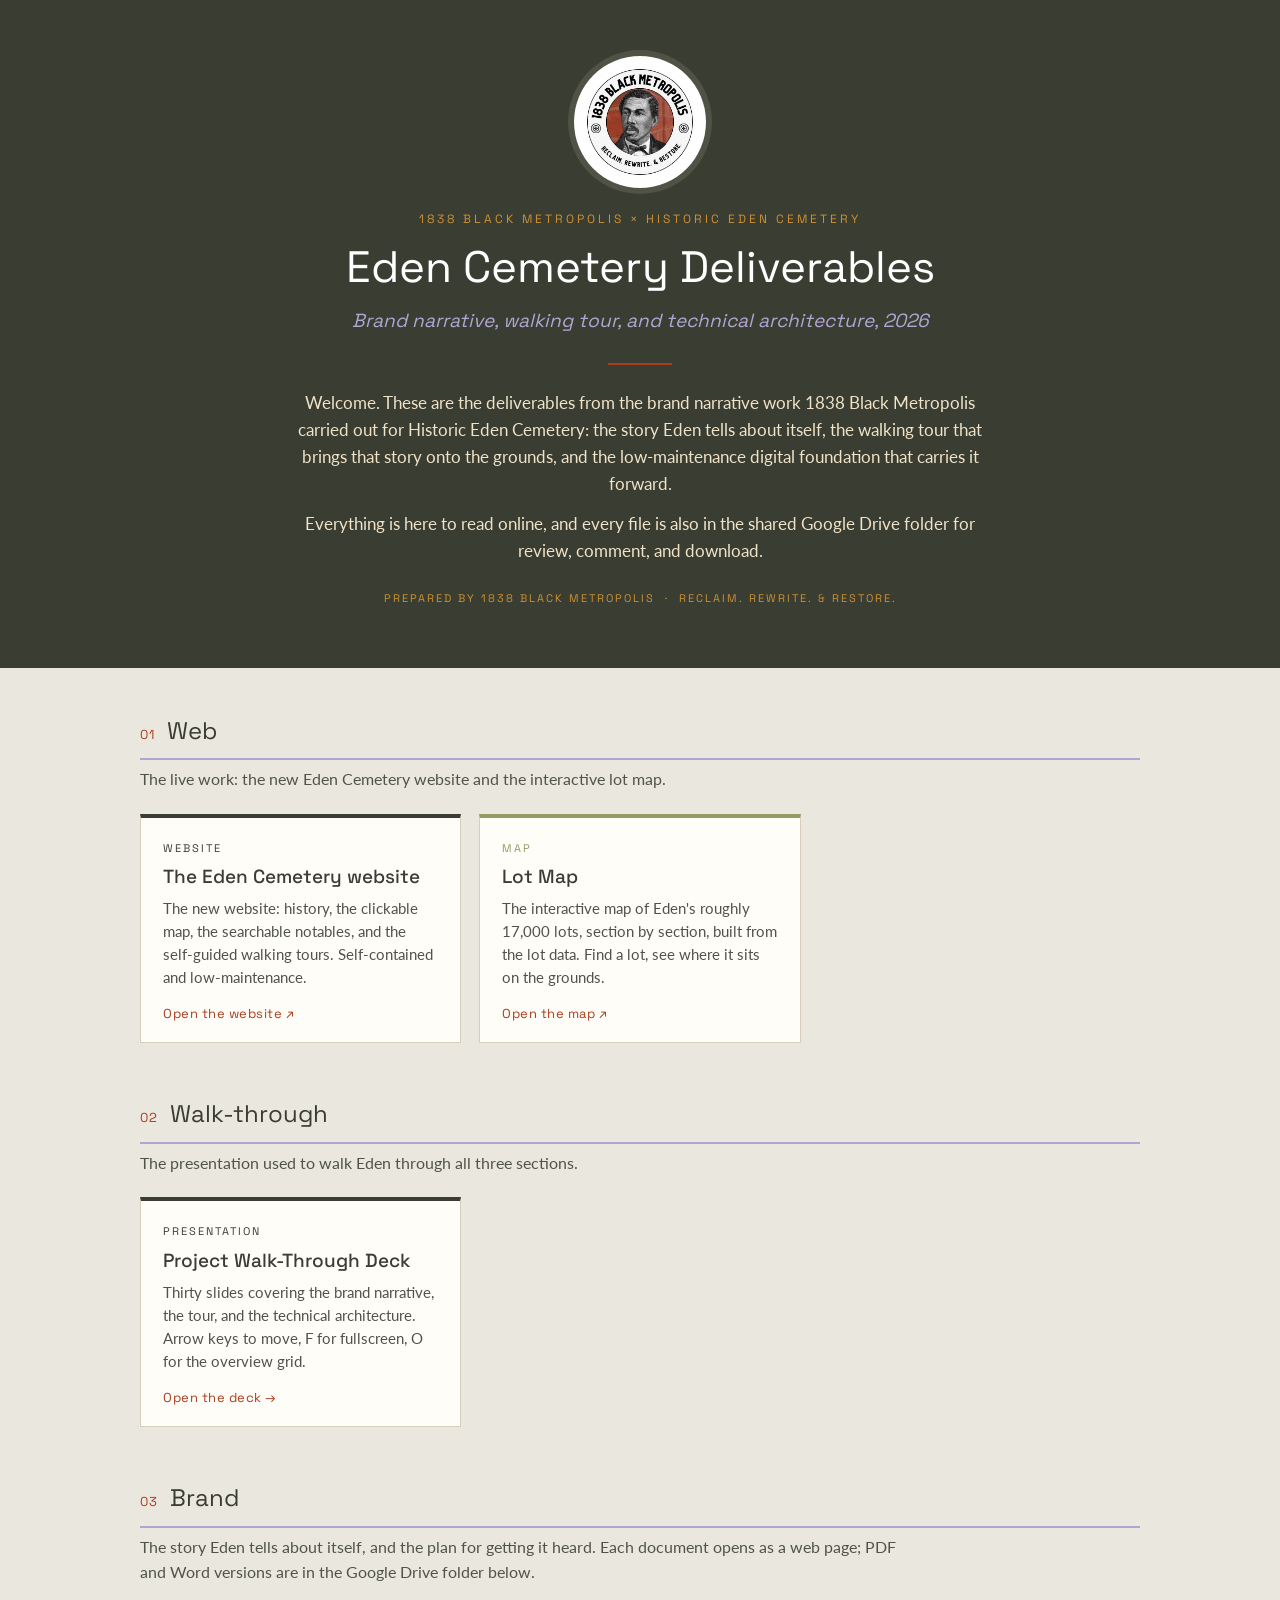
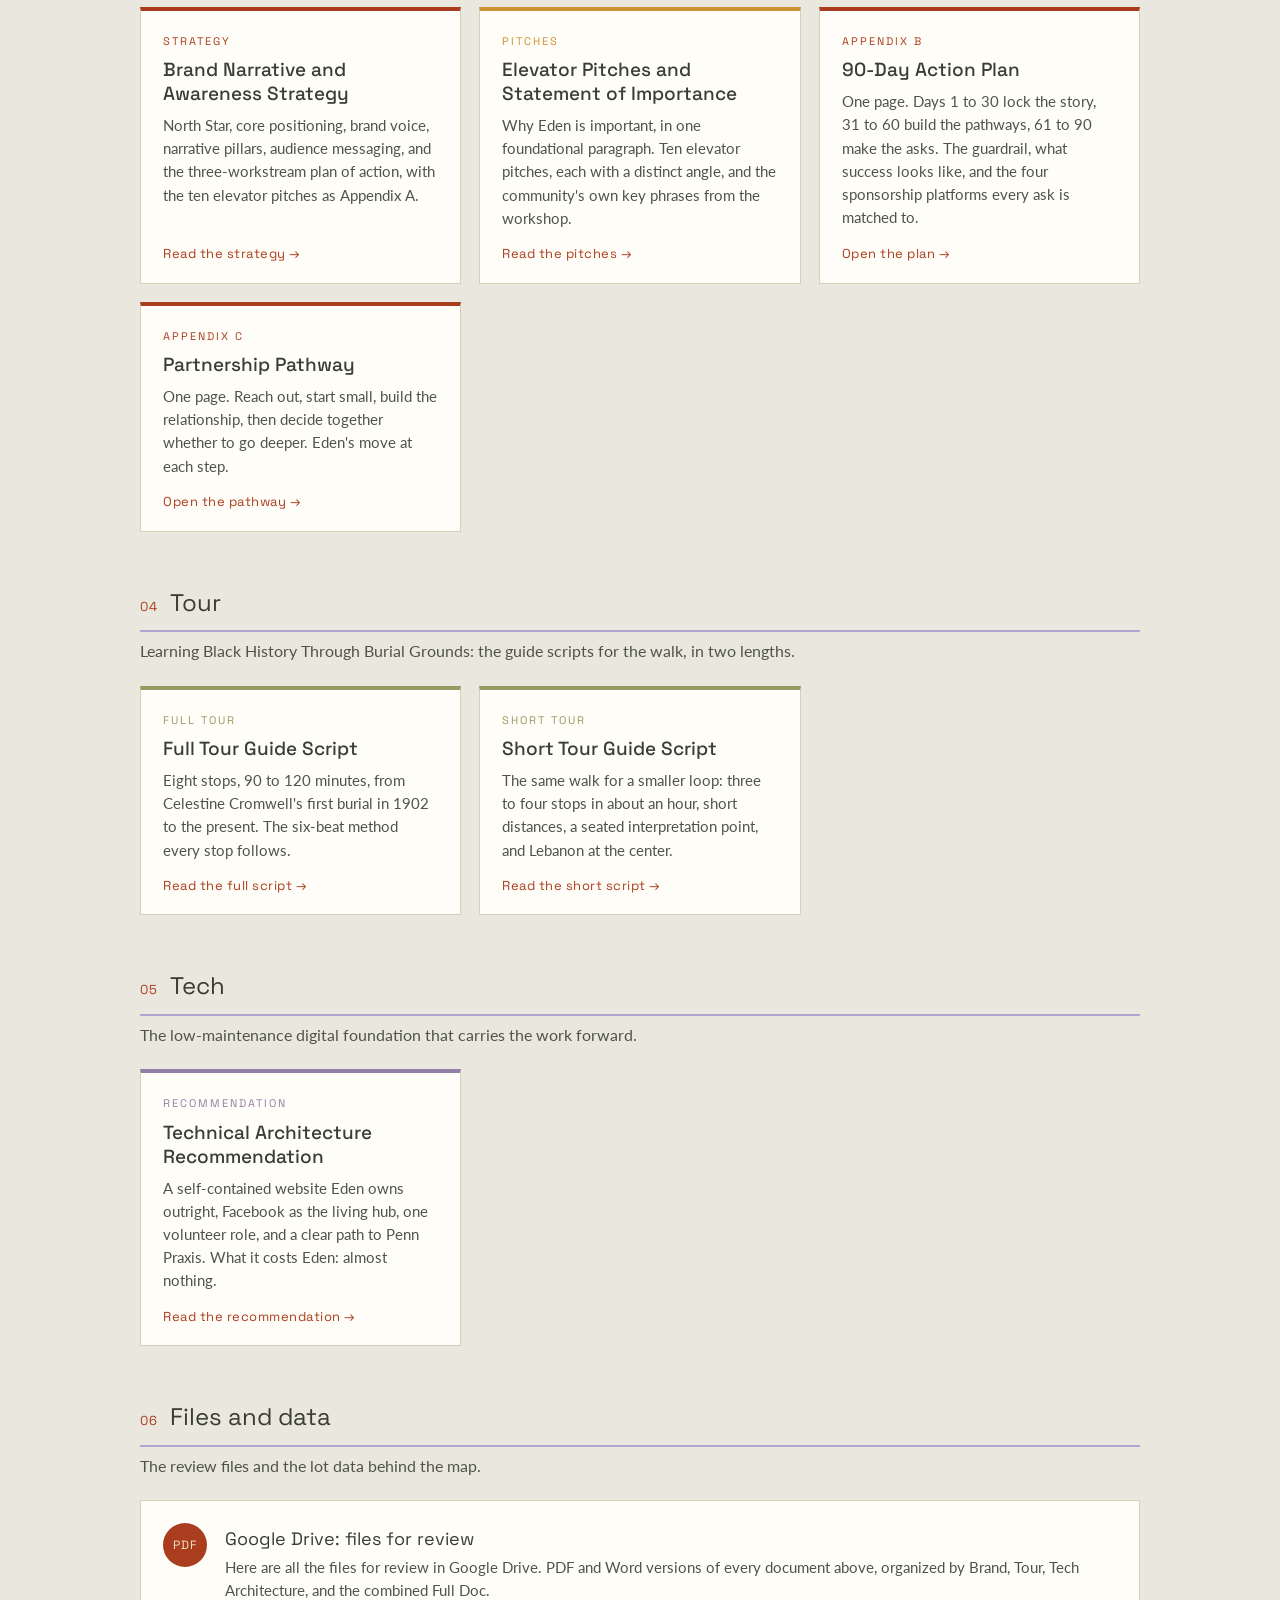
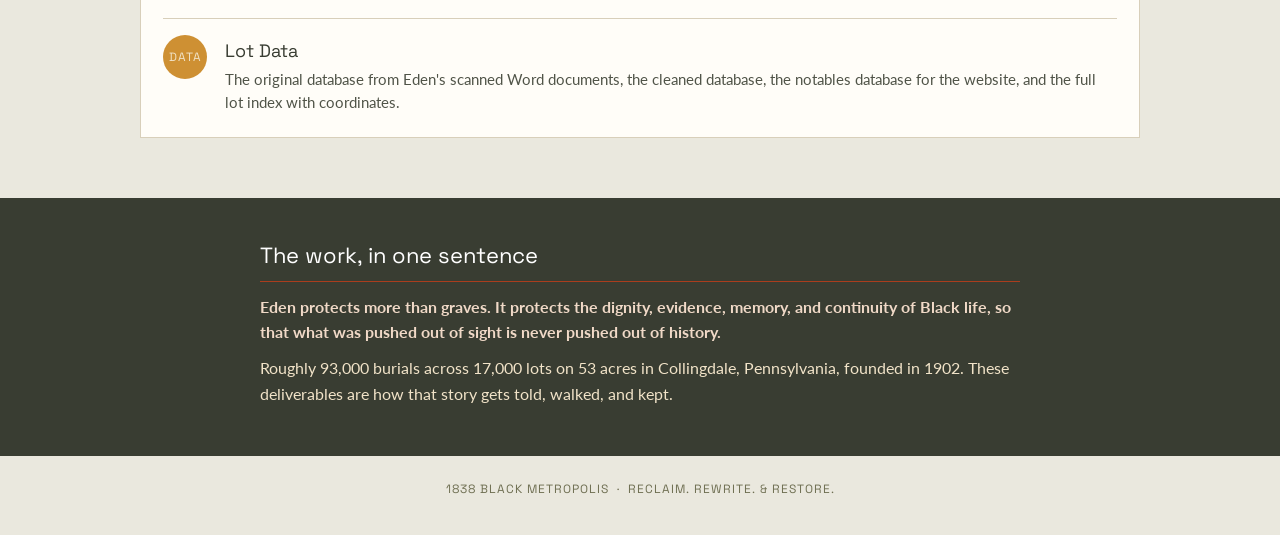
==== commit 08343261: "Add files via upload" ====
--- a/index.html
+++ b/index.html
@@ -72,7 +72,7 @@
 <body>
 
 <div class="hero">
-  <img src="logo.jpg" alt="1838 Black Metropolis">
+  <img src="[data-uri]" alt="1838 Black Metropolis">
   <div class="eyebrow">1838 Black Metropolis &times; Historic Eden Cemetery</div>
   <h1>Eden Cemetery Deliverables</h1>
   <div class="sub">Brand narrative, walking tour, and technical architecture, 2026</div>
@@ -87,63 +87,103 @@
 <div class="wrap">
 
   <section>
-    <h2 class="sec"><span class="num">01</span>The documents</h2>
-    <p class="intro">Each document opens as a web page. The same content is available as PDF and Word in the Google Drive folder below.</p>
-    <div class="grid">
-      <a class="card" href="brand-narrative.html">
-        <div class="kicker">Brand</div>
+    <h2 class="sec"><span class="num">01</span>Web</h2>
+    <p class="intro">The live work: the new Eden Cemetery website and the interactive lot map.</p>
+    <div class="grid">
+      <a class="card charcoal ext" href="https://1838-black-metropolis-hub.github.io/Eden-Cemetary/" target="_blank" rel="noopener">
+        <div class="kicker">Website</div>
+        <h3>The Eden Cemetery website</h3>
+        <p>The new website: history, the clickable map, the searchable notables, and the self-guided walking tours. Self-contained and low-maintenance.</p>
+        <span class="go">Open the website</span>
+      </a>
+      <a class="card olive ext" href="https://1838.maps.arcgis.com/apps/mapviewer/index.html?webmap=f167f09950e04345a464d64acee0550b&center=-75.277534%2C39.918422&scale=4513.988705" target="_blank" rel="noopener">
+        <div class="kicker">Map</div>
+        <h3>Lot Map</h3>
+        <p>The interactive map of Eden's roughly 17,000 lots, section by section, built from the lot data. Find a lot, see where it sits on the grounds.</p>
+        <span class="go">Open the map</span>
+      </a>
+    </div>
+  </section>
+
+  <section>
+    <h2 class="sec"><span class="num">02</span>Walk-through</h2>
+    <p class="intro">The presentation used to walk Eden through all three sections.</p>
+    <div class="grid">
+      <a class="card charcoal" href="presentation.html">
+        <div class="kicker">Presentation</div>
+        <h3>Project Walk-Through Deck</h3>
+        <p>Thirty slides covering the brand narrative, the tour, and the technical architecture. Arrow keys to move, F for fullscreen, O for the overview grid.</p>
+        <span class="go">Open the deck</span>
+      </a>
+    </div>
+  </section>
+
+  <section>
+    <h2 class="sec"><span class="num">03</span>Brand</h2>
+    <p class="intro">The story Eden tells about itself, and the plan for getting it heard. Each document opens as a web page; PDF and Word versions are in the Google Drive folder below.</p>
+    <div class="grid">
+      <a class="card " href="brand-narrative.html">
+        <div class="kicker">Strategy</div>
         <h3>Brand Narrative and Awareness Strategy</h3>
         <p>North Star, core positioning, brand voice, narrative pillars, audience messaging, and the three-workstream plan of action, with the ten elevator pitches as Appendix A.</p>
         <span class="go">Read the strategy</span>
       </a>
       <a class="card gold" href="elevator-pitches.html">
-        <div class="kicker">Brand</div>
+        <div class="kicker">Pitches</div>
         <h3>Elevator Pitches and Statement of Importance</h3>
         <p>Why Eden is important, in one foundational paragraph. Ten elevator pitches, each with a distinct angle, and the community's own key phrases from the workshop.</p>
         <span class="go">Read the pitches</span>
       </a>
-      <a class="card" href="appendix-b-90-day-plan.html">
-        <div class="kicker">Brand &middot; Appendix B</div>
+      <a class="card " href="appendix-b-90-day-plan.html">
+        <div class="kicker">Appendix B</div>
         <h3>90-Day Action Plan</h3>
         <p>One page. Days 1 to 30 lock the story, 31 to 60 build the pathways, 61 to 90 make the asks. The guardrail, what success looks like, and the four sponsorship platforms every ask is matched to.</p>
         <span class="go">Open the plan</span>
       </a>
-      <a class="card" href="appendix-c-partnership-pathway.html">
-        <div class="kicker">Brand &middot; Appendix C</div>
+      <a class="card " href="appendix-c-partnership-pathway.html">
+        <div class="kicker">Appendix C</div>
         <h3>Partnership Pathway</h3>
         <p>One page. Reach out, start small, build the relationship, then decide together whether to go deeper. Eden's move at each step.</p>
         <span class="go">Open the pathway</span>
       </a>
+    </div>
+  </section>
+
+  <section>
+    <h2 class="sec"><span class="num">04</span>Tour</h2>
+    <p class="intro">Learning Black History Through Burial Grounds: the guide scripts for the walk, in two lengths.</p>
+    <div class="grid">
       <a class="card olive" href="tour-full.html">
-        <div class="kicker">Tour</div>
+        <div class="kicker">Full tour</div>
         <h3>Full Tour Guide Script</h3>
-        <p>Learning Black History Through Burial Grounds. Eight stops, 90 to 120 minutes, from Celestine Cromwell's first burial in 1902 to the present. The six-beat method every stop follows.</p>
+        <p>Eight stops, 90 to 120 minutes, from Celestine Cromwell's first burial in 1902 to the present. The six-beat method every stop follows.</p>
         <span class="go">Read the full script</span>
       </a>
       <a class="card olive" href="tour-short.html">
-        <div class="kicker">Tour</div>
+        <div class="kicker">Short tour</div>
         <h3>Short Tour Guide Script</h3>
         <p>The same walk for a smaller loop: three to four stops in about an hour, short distances, a seated interpretation point, and Lebanon at the center.</p>
         <span class="go">Read the short script</span>
       </a>
+    </div>
+  </section>
+
+  <section>
+    <h2 class="sec"><span class="num">05</span>Tech</h2>
+    <p class="intro">The low-maintenance digital foundation that carries the work forward.</p>
+    <div class="grid">
       <a class="card lav" href="technical-architecture.html">
-        <div class="kicker">Digital</div>
+        <div class="kicker">Recommendation</div>
         <h3>Technical Architecture Recommendation</h3>
         <p>A self-contained website Eden owns outright, Facebook as the living hub, one volunteer role, and a clear path to Penn Praxis. What it costs Eden: almost nothing.</p>
         <span class="go">Read the recommendation</span>
       </a>
-      <a class="card charcoal" href="presentation.html">
-        <div class="kicker">Walk-through</div>
-        <h3>Project Walk-Through Deck</h3>
-        <p>The 30-slide presentation used to walk Eden through all three sections. Arrow keys to move, F for fullscreen, O for the overview grid.</p>
-        <span class="go">Open the deck</span>
-      </a>
-    </div>
-  </section>
-
-  <section>
-    <h2 class="sec"><span class="num">02</span>Files, data, and the live work</h2>
-    <p class="intro">The review files, the lot data behind the map, the map itself, and the website we built.</p>
+    </div>
+  </section>
+
+  <section>
+    <h2 class="sec"><span class="num">06</span>Files and data</h2>
+    <p class="intro">The review files and the lot data behind the map.</p>
     <div class="strip">
       <a class="row" href="https://drive.google.com/drive/folders/1koZ0SO3BRnmaoJHMMGRNJtqwlR8xdtmt?usp=drive_link" target="_blank" rel="noopener">
         <div class="ic rust">PDF</div>
@@ -152,14 +192,6 @@
       <a class="row" href="https://drive.google.com/drive/folders/1iSXQth_0a3pwtehL7UQyQozYeoEEPkTD?usp=drive_link" target="_blank" rel="noopener">
         <div class="ic gold">DATA</div>
         <div><div class="t">Lot Data</div><p class="d">The original database from Eden's scanned Word documents, the cleaned database, the notables database for the website, and the full lot index with coordinates.</p></div>
-      </a>
-      <a class="row" href="https://1838.maps.arcgis.com/apps/mapviewer/index.html?webmap=f167f09950e04345a464d64acee0550b&center=-75.277534%2C39.918422&scale=4513.988705" target="_blank" rel="noopener">
-        <div class="ic olive">MAP</div>
-        <div><div class="t">Lot Map</div><p class="d">The interactive map of Eden's roughly 17,000 lots, section by section, built from the lot data. Find a lot, see where it sits on the grounds.</p></div>
-      </a>
-      <a class="row" href="https://1838-black-metropolis-hub.github.io/Eden-Cemetary/" target="_blank" rel="noopener">
-        <div class="ic">WEB</div>
-        <div><div class="t">The Eden Cemetery website</div><p class="d">The new website: history, the clickable map, the searchable notables, and the self-guided walking tours, self-contained and low-maintenance.</p></div>
       </a>
     </div>
   </section>
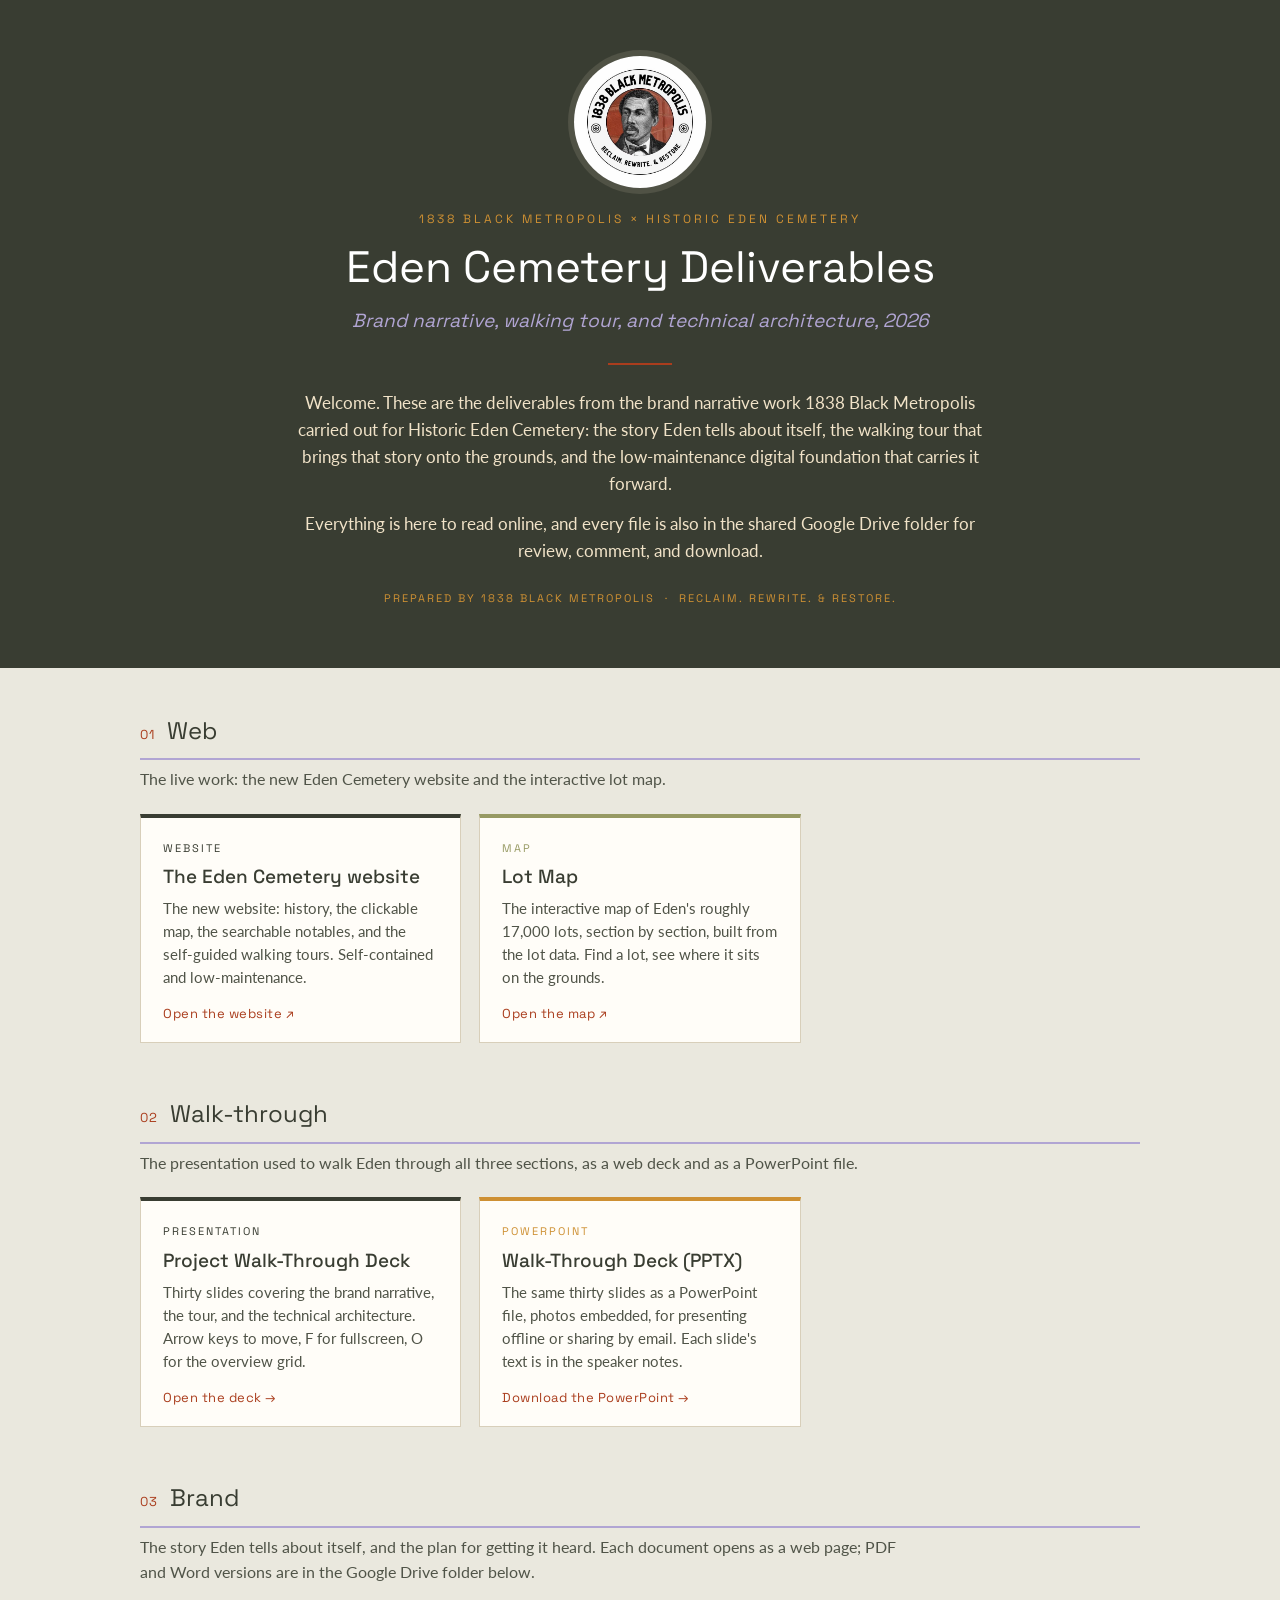
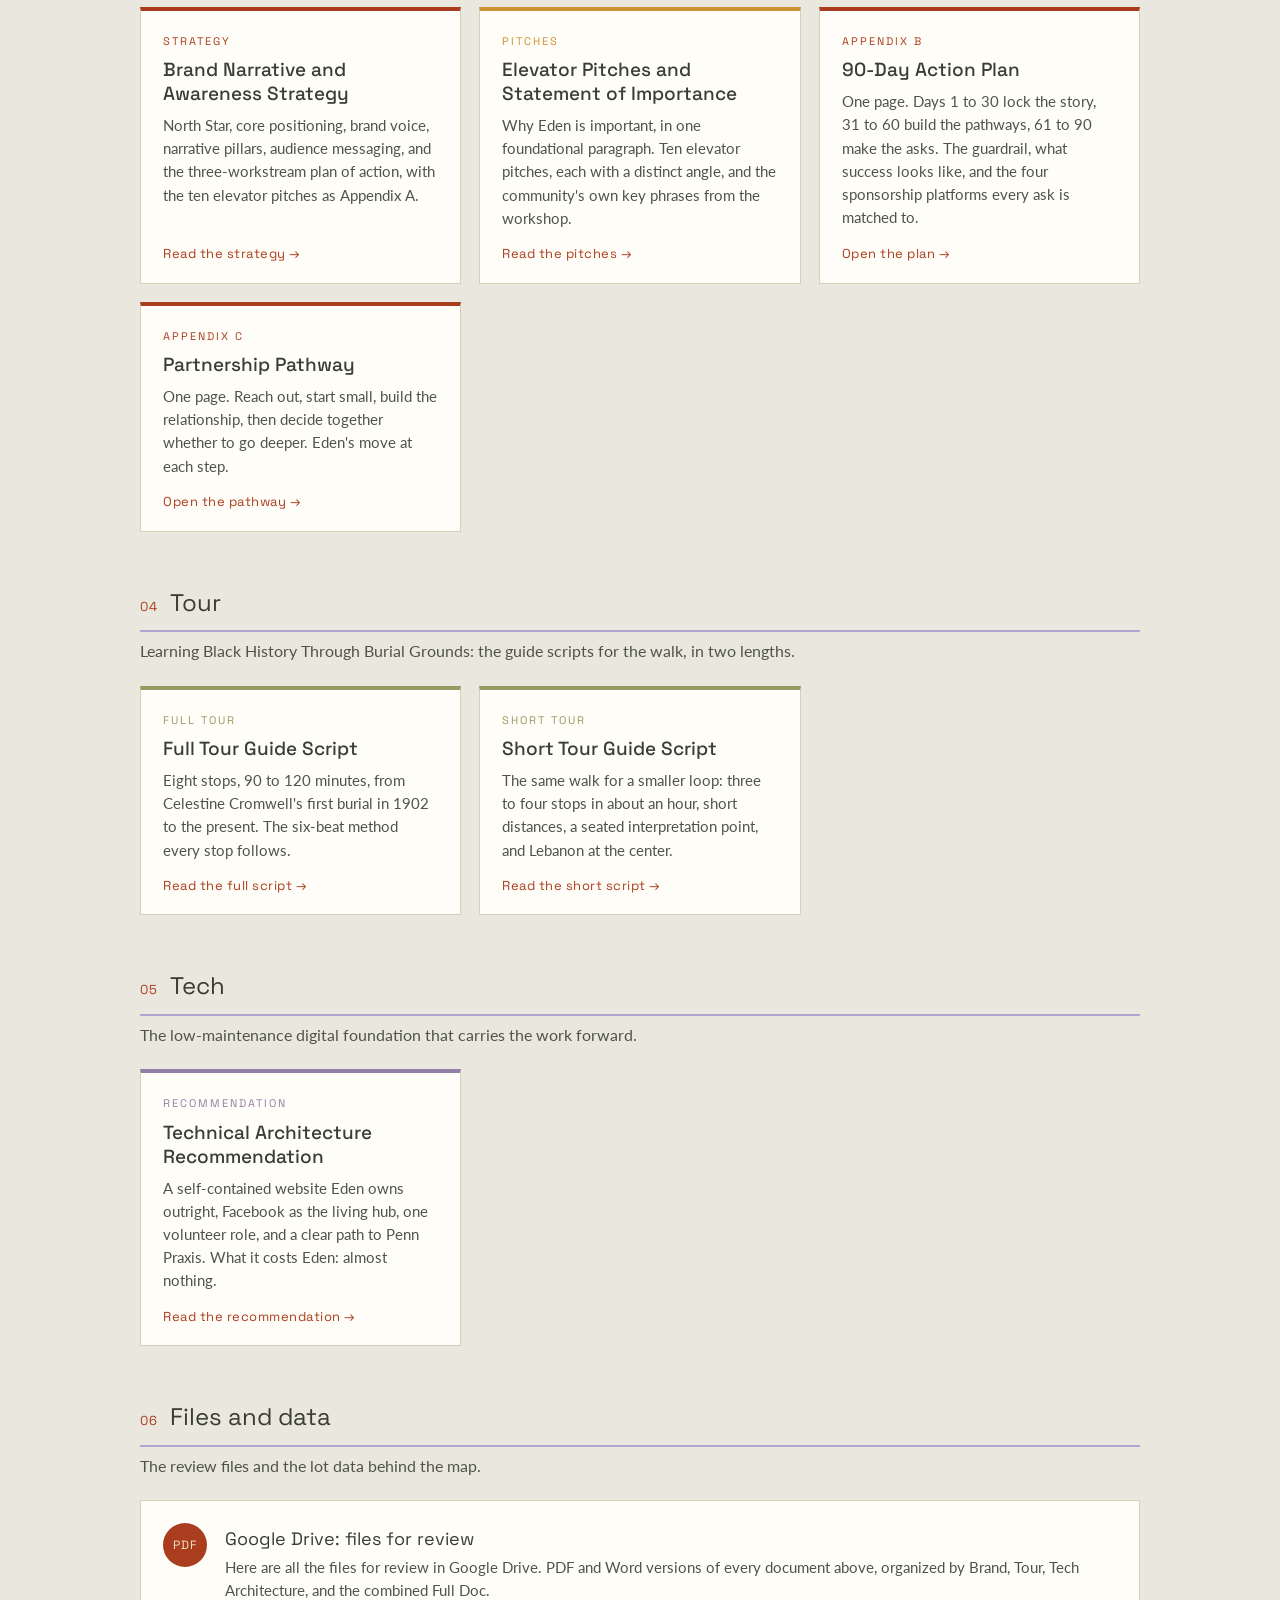
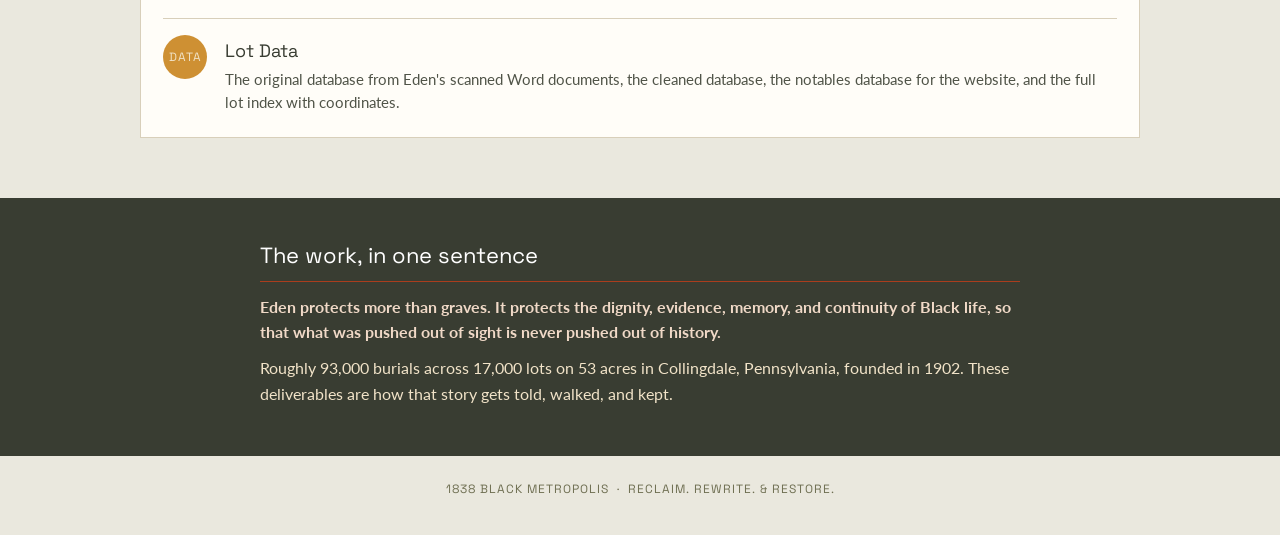
==== commit 1d2e6a39: "Add files via upload" ====
--- a/index.html
+++ b/index.html
@@ -107,13 +107,19 @@
 
   <section>
     <h2 class="sec"><span class="num">02</span>Walk-through</h2>
-    <p class="intro">The presentation used to walk Eden through all three sections.</p>
+    <p class="intro">The presentation used to walk Eden through all three sections, as a web deck and as a PowerPoint file.</p>
     <div class="grid">
       <a class="card charcoal" href="presentation.html">
         <div class="kicker">Presentation</div>
         <h3>Project Walk-Through Deck</h3>
         <p>Thirty slides covering the brand narrative, the tour, and the technical architecture. Arrow keys to move, F for fullscreen, O for the overview grid.</p>
         <span class="go">Open the deck</span>
+      </a>
+      <a class="card gold" href="Eden_Walkthrough_Presentation.pptx" download>
+        <div class="kicker">PowerPoint</div>
+        <h3>Walk-Through Deck (PPTX)</h3>
+        <p>The same thirty slides as a PowerPoint file, photos embedded, for presenting offline or sharing by email. Each slide's text is in the speaker notes.</p>
+        <span class="go">Download the PowerPoint</span>
       </a>
     </div>
   </section>
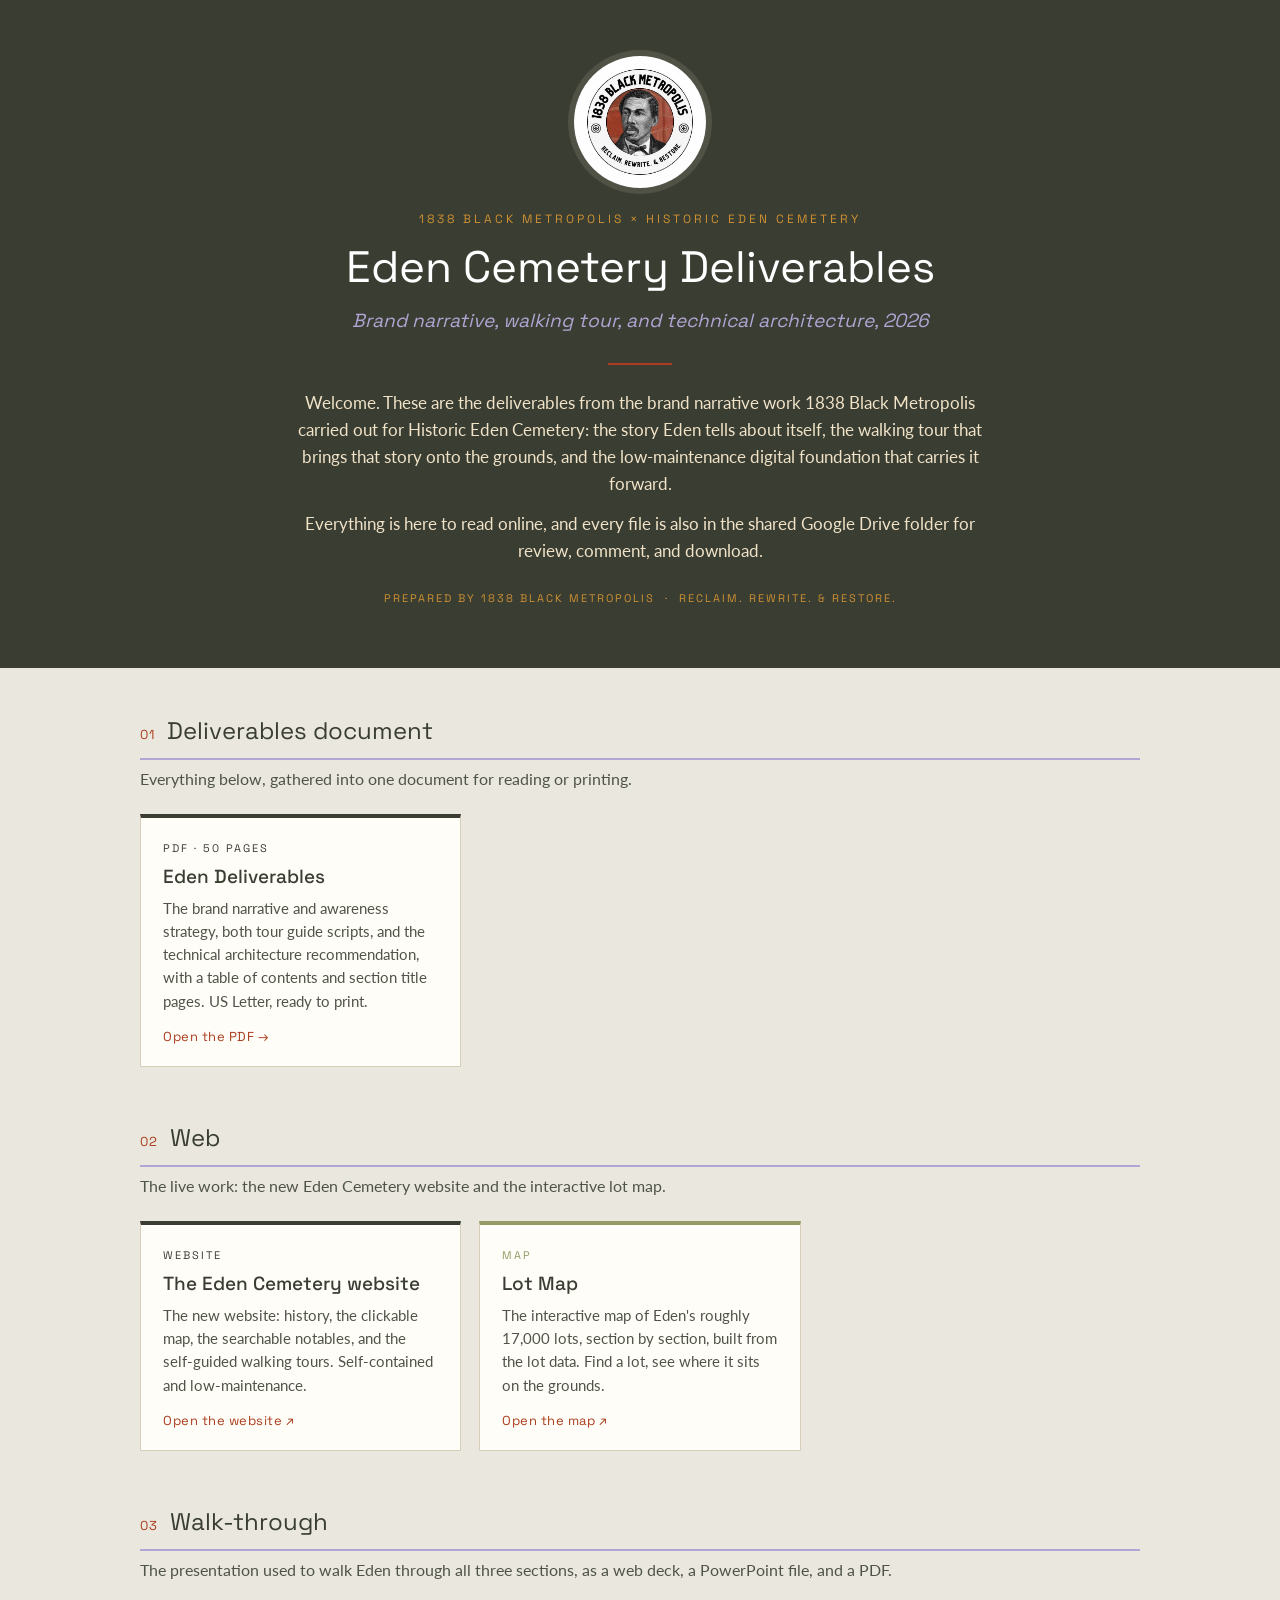
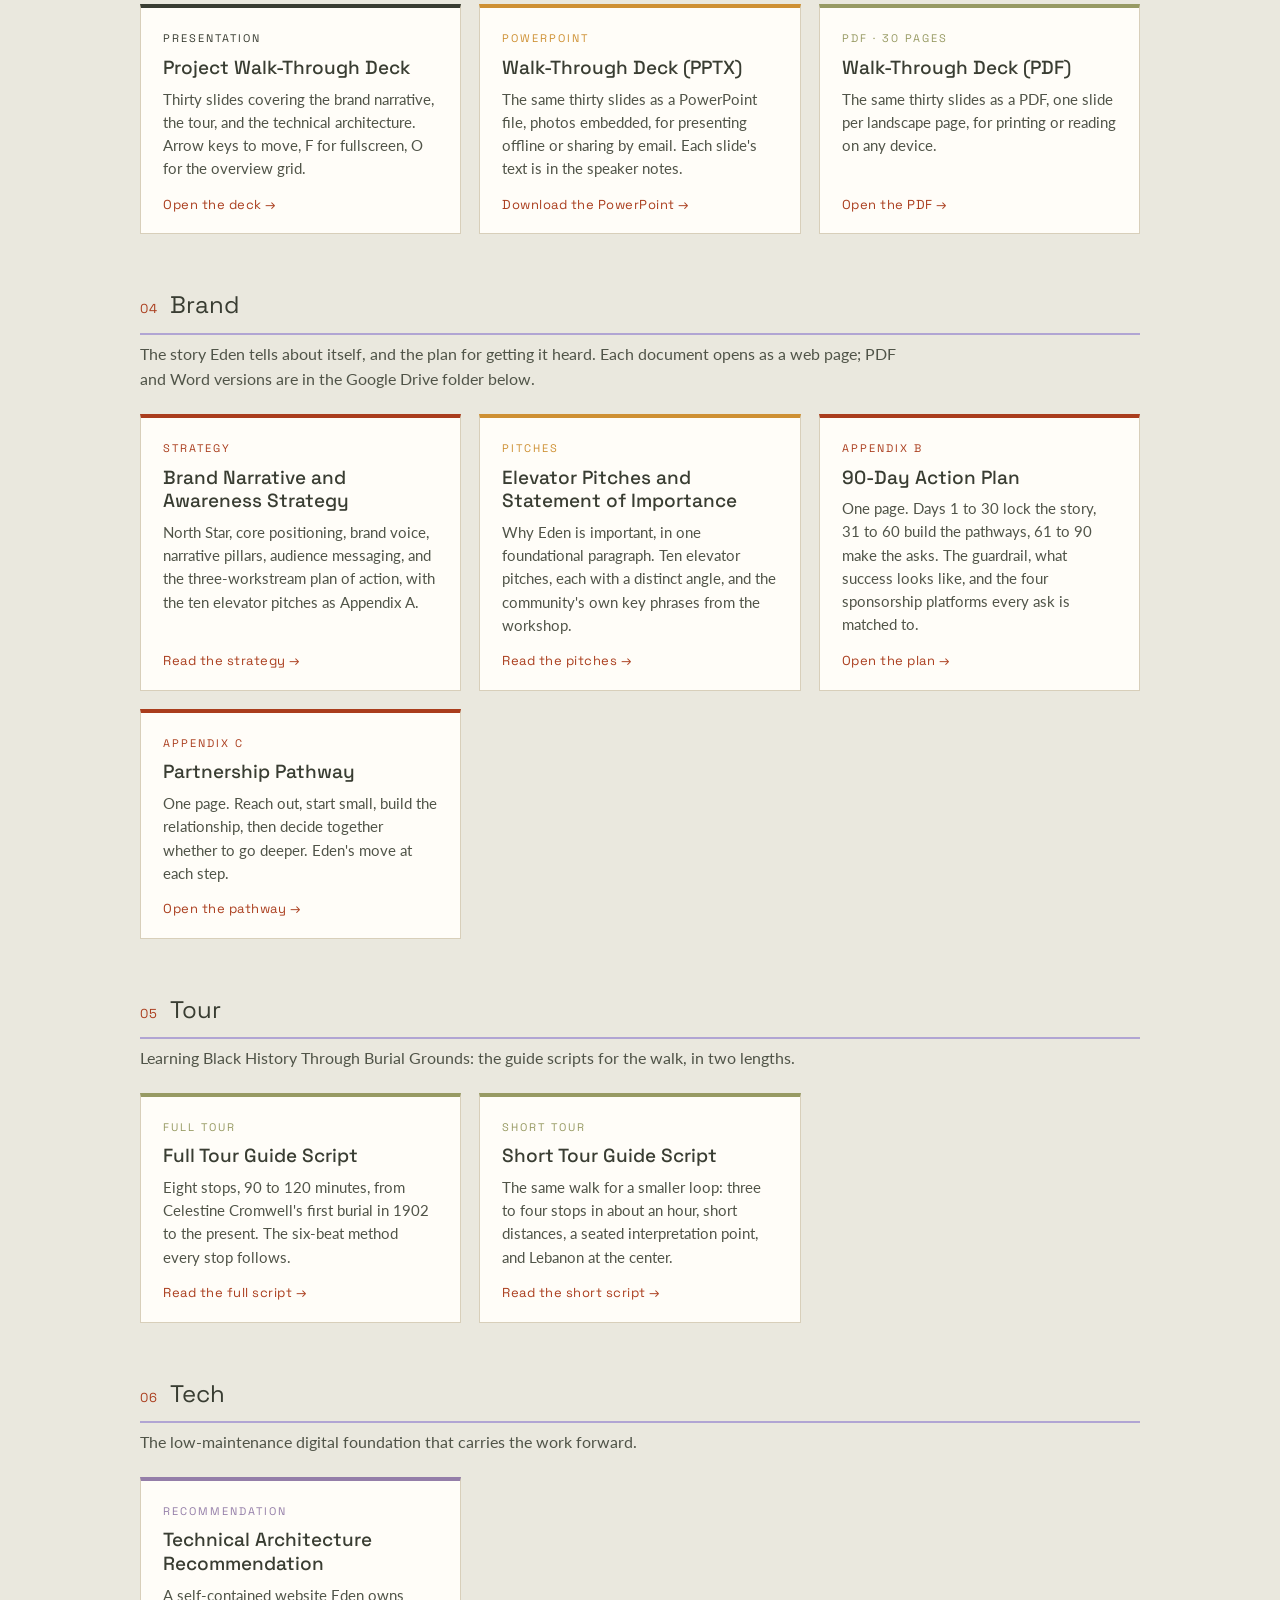
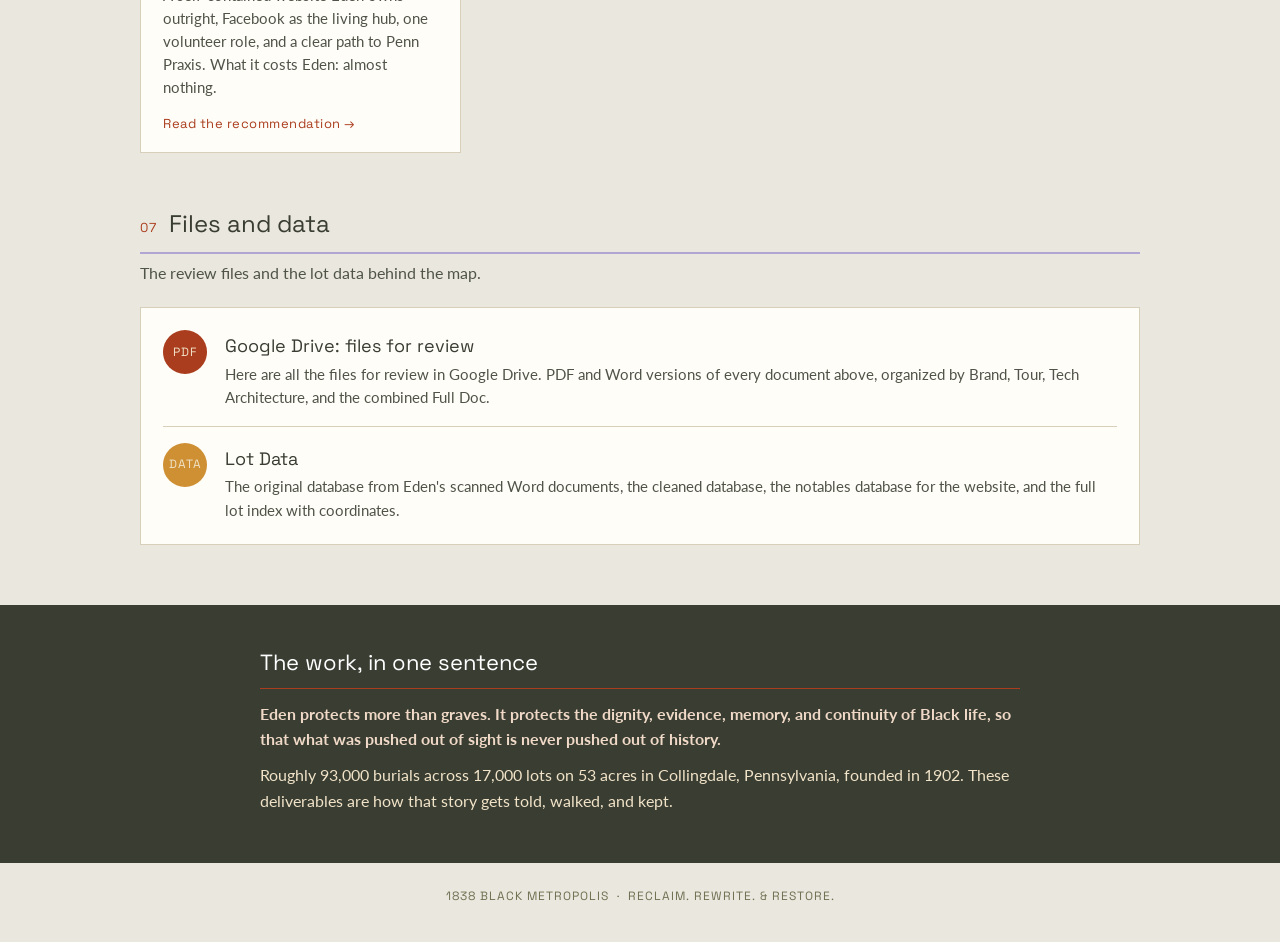
==== commit 0aa04271: "Add files via upload" ====
--- a/index.html
+++ b/index.html
@@ -87,7 +87,20 @@
 <div class="wrap">
 
   <section>
-    <h2 class="sec"><span class="num">01</span>Web</h2>
+    <h2 class="sec"><span class="num">01</span>Deliverables document</h2>
+    <p class="intro">Everything below, gathered into one document for reading or printing.</p>
+    <div class="grid">
+      <a class="card charcoal" href="Eden_Deliverables.pdf" target="_blank" rel="noopener">
+        <div class="kicker">PDF · 50 pages</div>
+        <h3>Eden Deliverables</h3>
+        <p>The brand narrative and awareness strategy, both tour guide scripts, and the technical architecture recommendation, with a table of contents and section title pages. US Letter, ready to print.</p>
+        <span class="go">Open the PDF</span>
+      </a>
+    </div>
+  </section>
+
+  <section>
+    <h2 class="sec"><span class="num">02</span>Web</h2>
     <p class="intro">The live work: the new Eden Cemetery website and the interactive lot map.</p>
     <div class="grid">
       <a class="card charcoal ext" href="https://1838-black-metropolis-hub.github.io/Eden-Cemetary/" target="_blank" rel="noopener">
@@ -106,8 +119,8 @@
   </section>
 
   <section>
-    <h2 class="sec"><span class="num">02</span>Walk-through</h2>
-    <p class="intro">The presentation used to walk Eden through all three sections, as a web deck and as a PowerPoint file.</p>
+    <h2 class="sec"><span class="num">03</span>Walk-through</h2>
+    <p class="intro">The presentation used to walk Eden through all three sections, as a web deck, a PowerPoint file, and a PDF.</p>
     <div class="grid">
       <a class="card charcoal" href="presentation.html">
         <div class="kicker">Presentation</div>
@@ -121,11 +134,17 @@
         <p>The same thirty slides as a PowerPoint file, photos embedded, for presenting offline or sharing by email. Each slide's text is in the speaker notes.</p>
         <span class="go">Download the PowerPoint</span>
       </a>
-    </div>
-  </section>
-
-  <section>
-    <h2 class="sec"><span class="num">03</span>Brand</h2>
+      <a class="card olive" href="Eden_Walkthrough_Presentation.pdf" target="_blank" rel="noopener">
+        <div class="kicker">PDF · 30 pages</div>
+        <h3>Walk-Through Deck (PDF)</h3>
+        <p>The same thirty slides as a PDF, one slide per landscape page, for printing or reading on any device.</p>
+        <span class="go">Open the PDF</span>
+      </a>
+    </div>
+  </section>
+
+  <section>
+    <h2 class="sec"><span class="num">04</span>Brand</h2>
     <p class="intro">The story Eden tells about itself, and the plan for getting it heard. Each document opens as a web page; PDF and Word versions are in the Google Drive folder below.</p>
     <div class="grid">
       <a class="card " href="brand-narrative.html">
@@ -156,7 +175,7 @@
   </section>
 
   <section>
-    <h2 class="sec"><span class="num">04</span>Tour</h2>
+    <h2 class="sec"><span class="num">05</span>Tour</h2>
     <p class="intro">Learning Black History Through Burial Grounds: the guide scripts for the walk, in two lengths.</p>
     <div class="grid">
       <a class="card olive" href="tour-full.html">
@@ -175,7 +194,7 @@
   </section>
 
   <section>
-    <h2 class="sec"><span class="num">05</span>Tech</h2>
+    <h2 class="sec"><span class="num">06</span>Tech</h2>
     <p class="intro">The low-maintenance digital foundation that carries the work forward.</p>
     <div class="grid">
       <a class="card lav" href="technical-architecture.html">
@@ -188,7 +207,7 @@
   </section>
 
   <section>
-    <h2 class="sec"><span class="num">06</span>Files and data</h2>
+    <h2 class="sec"><span class="num">07</span>Files and data</h2>
     <p class="intro">The review files and the lot data behind the map.</p>
     <div class="strip">
       <a class="row" href="https://drive.google.com/drive/folders/1koZ0SO3BRnmaoJHMMGRNJtqwlR8xdtmt?usp=drive_link" target="_blank" rel="noopener">
